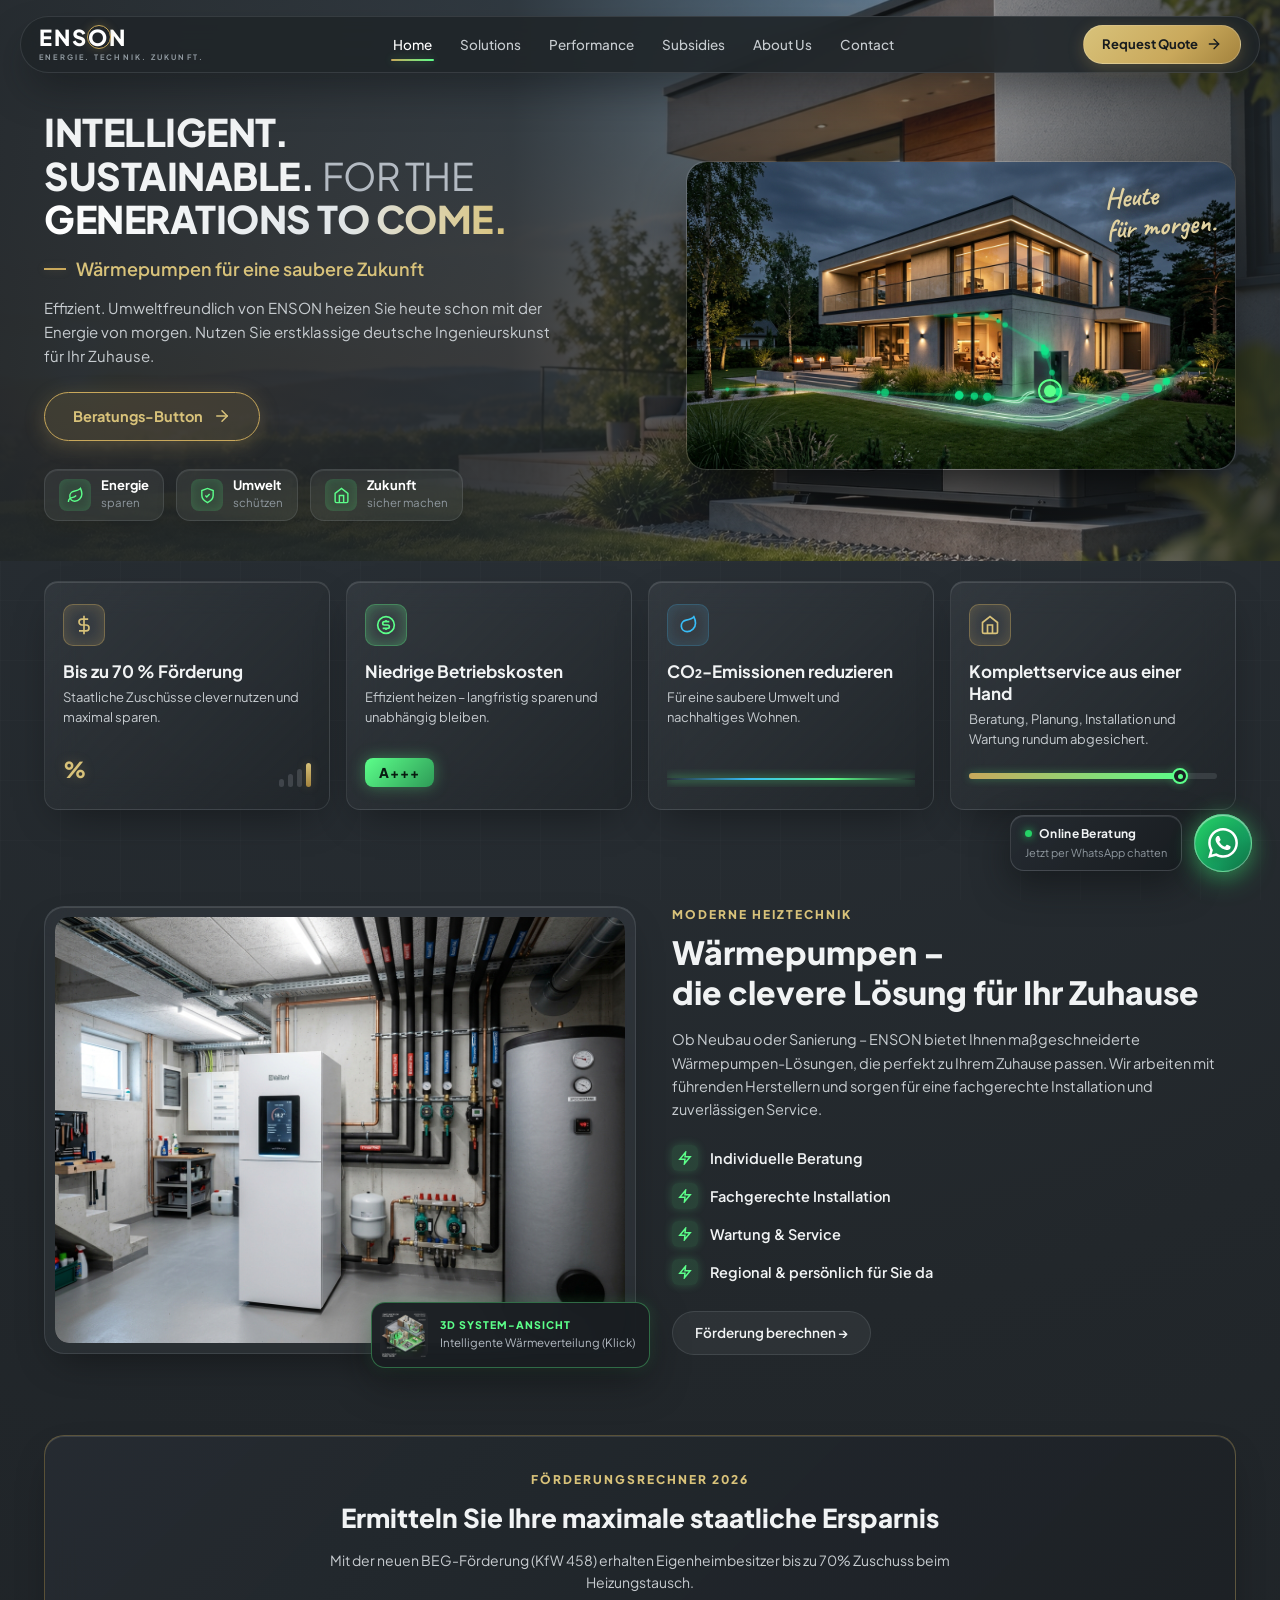
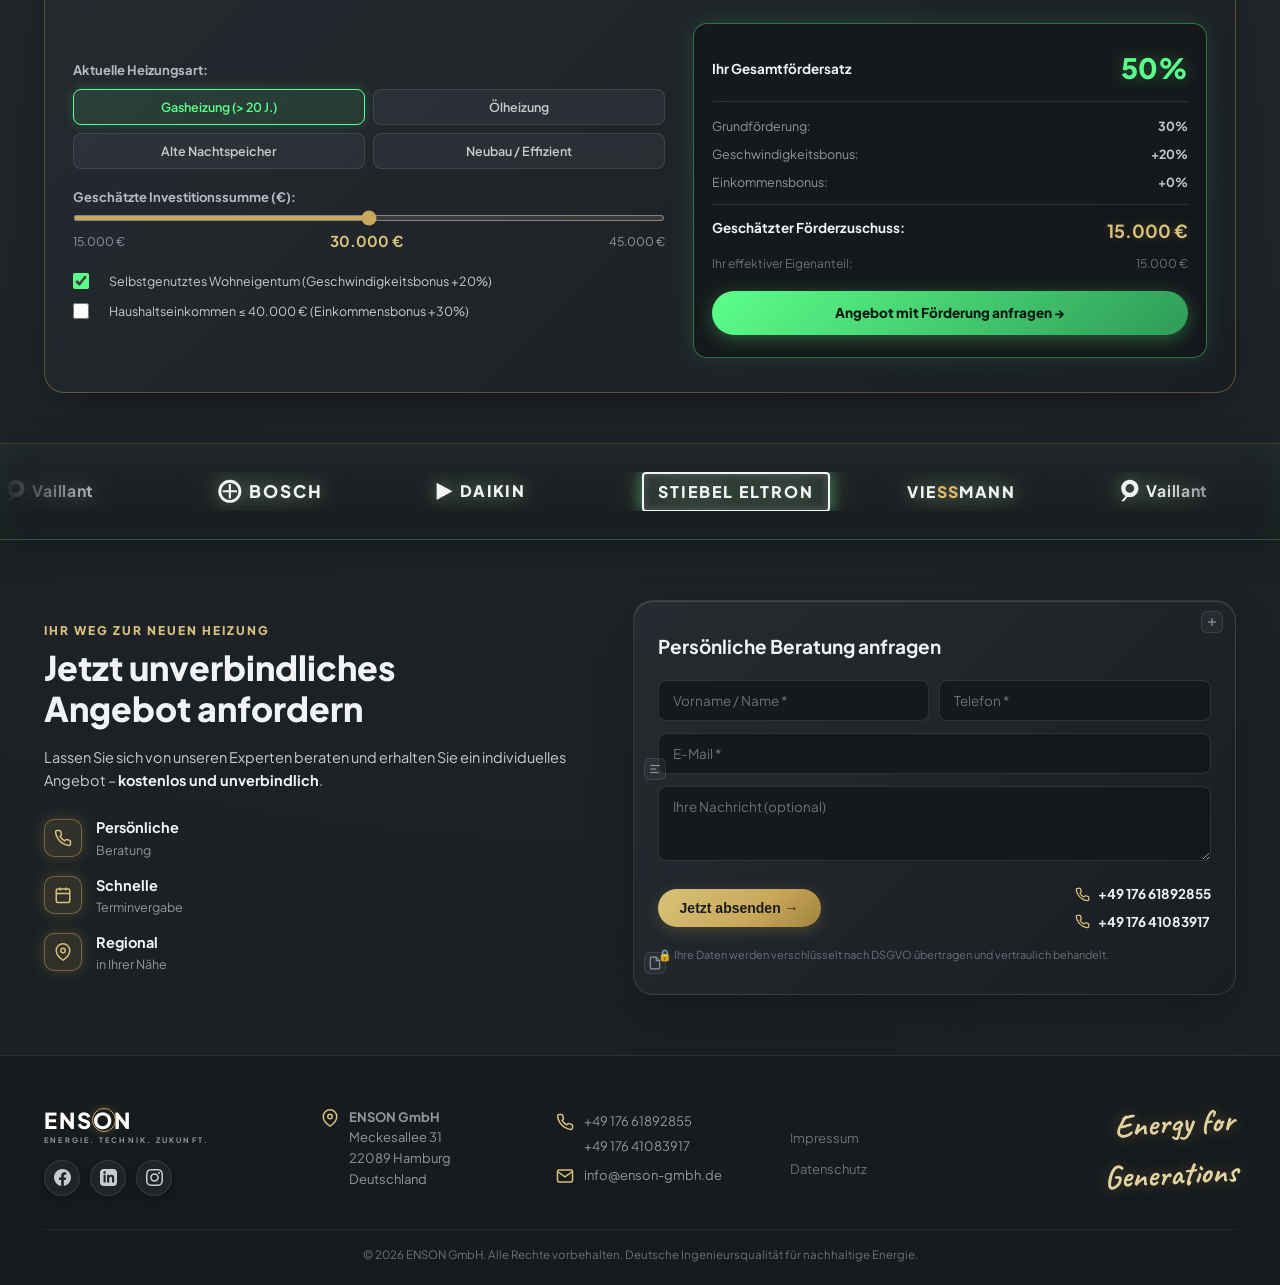
==== index.html @ 4e8fa34c "Update project" ====
<!DOCTYPE html>
<html lang="de">
<head>
  <meta charset="UTF-8">
  <meta name="viewport" content="width=device-width, initial-scale=1.0, maximum-scale=5.0">
  <title>ENSON | Intelligente Wärmepumpen & Nachhaltige Energielösungen</title>
  <meta name="description" content="ENSON - Ihr Experte für moderne Wärmepumpen in Deutschland. Bis zu 70% staatliche Förderung, niedrigste Betriebskosten und Komplettservice aus einer Hand.">
  
  <!-- Google Fonts: Plus Jakarta Sans & Caveat -->
  <link rel="preconnect" href="https://fonts.googleapis.com">
  <link rel="preconnect" href="https://fonts.gstatic.com" crossorigin>
  <link href="https://fonts.googleapis.com/css2?family=Caveat:wght@600;700&family=Plus+Jakarta+Sans:ital,wght@0,300;0,400;0,500;0,600;0,700;0,800;1,400&display=swap" rel="stylesheet">
  
  <link rel="stylesheet" href="style.css">
</head>
<body>

  <!-- Background Ambient Glows & Grid Layer -->
  <div class="ambient-glow glow-top-left"></div>
  <div class="ambient-glow glow-hero-right"></div>
  <div class="ambient-glow glow-center-accent"></div>
  <div class="ambient-glow glow-bottom-right"></div>
  <div class="tech-grid-bg"></div>

  <!-- FLOATING GLASS NAVBAR -->
  <header class="navbar-wrapper">
    <nav class="navbar glass-card">
      <a href="#hero" class="brand-logo" aria-label="ENSON Homepage">
        <div class="logo-mark">
          <span class="brand-name">ENS<span class="brand-o">O</span>N</span>
          <span class="brand-sub">ENERGIE. TECHNIK. ZUKUNFT.</span>
        </div>
      </a>

      <div class="nav-menu" id="navMenu">
        <a href="#hero" class="nav-link active">Home</a>
        <a href="#solutions" class="nav-link">Solutions</a>
        <a href="#benefits" class="nav-link">Performance</a>
        <a href="#calculator" class="nav-link">Subsidies</a>
        <a href="#trust" class="nav-link">About Us</a>
        <a href="#contact" class="nav-link">Contact</a>
      </div>

      <div class="nav-actions">
        <a href="#contact" class="btn-quote">
          <span>Request Quote</span>
          <svg class="btn-arrow" width="16" height="16" viewBox="0 0 24 24" fill="none" stroke="currentColor" stroke-width="2" stroke-linecap="round" stroke-linejoin="round">
            <line x1="5" y1="12" x2="19" y2="12"></line>
            <polyline points="12 5 19 12 12 19"></polyline>
          </svg>
        </a>
        <button class="mobile-toggle" id="mobileToggle" aria-label="Menü öffnen">
          <span></span>
          <span></span>
          <span></span>
        </button>
      </div>
    </nav>
  </header>

  <!-- HERO SECTION -->
  <section class="hero-section" id="hero">
    <div class="container">
      <div class="hero-container">
        
        <!-- HERO LEFT CONTENT -->
        <div class="hero-left">
          <h1 class="hero-headline">
            INTELLIGENT.<br>
            SUSTAINABLE. <span class="hero-hl-sub">FOR THE</span><br>
            <span class="gradient-text">GENERATIONS TO COME.</span>
          </h1>

          <div class="hero-subline-gold">
            Wärmepumpen für eine saubere Zukunft
          </div>

          <p class="hero-description">
            Effizient. Umweltfreundlich von ENSON heizen Sie heute schon mit der Energie von morgen. Nutzen Sie erstklassige deutsche Ingenieurskunst für Ihr Zuhause.
          </p>

          <div class="hero-cta-group">
            <a href="#contact" class="btn-hero-glass">
              <span>Beratungs-Button</span>
              <svg width="18" height="18" viewBox="0 0 24 24" fill="none" stroke="currentColor" stroke-width="2" stroke-linecap="round" stroke-linejoin="round">
                <line x1="5" y1="12" x2="19" y2="12"></line>
                <polyline points="12 5 19 12 12 19"></polyline>
              </svg>
            </a>
          </div>

          <!-- 3 COMPACT BENEFIT BADGES -->
          <div class="hero-benefit-pills">
            <div class="benefit-pill glass-card">
              <div class="pill-icon neon-leaf">
                <svg viewBox="0 0 24 24" fill="none" stroke="currentColor" stroke-width="2">
                  <path d="M11 20A7 7 0 0 1 9.8 6.1C15.5 5 17 4.48 19 2c1 2 2 4.18 2 8 0 5.5-4.78 10-10 10Z"/>
                  <path d="M2 21c0-3 1.85-5.36 5.08-6C9.5 14.52 12 13 13 12"/>
                </svg>
              </div>
              <div class="pill-text">
                <span class="pill-title">Energie</span>
                <span class="pill-sub">sparen</span>
              </div>
            </div>

            <div class="benefit-pill glass-card">
              <div class="pill-icon neon-protect">
                <svg viewBox="0 0 24 24" fill="none" stroke="currentColor" stroke-width="2">
                  <path d="M12 22s8-4 8-10V5l-8-3-8 3v7c0 6 8 10 8 10z"/>
                  <path d="m9 12 2 2 4-4"/>
                </svg>
              </div>
              <div class="pill-text">
                <span class="pill-title">Umwelt</span>
                <span class="pill-sub">schützen</span>
              </div>
            </div>

            <div class="benefit-pill glass-card">
              <div class="pill-icon neon-shield">
                <svg viewBox="0 0 24 24" fill="none" stroke="currentColor" stroke-width="2">
                  <path d="M3 9l9-7 9 7v11a2 2 0 0 1-2 2H5a2 2 0 0 1-2-2z"/>
                  <polyline points="9 22 9 12 15 12 15 22"/>
                </svg>
              </div>
              <div class="pill-text">
                <span class="pill-title">Zukunft</span>
                <span class="pill-sub">sicher machen</span>
              </div>
            </div>
          </div>

        </div>

        <!-- HERO RIGHT VISUAL -->
        <div class="hero-right">
          <div class="hero-image-wrapper">
            <img src="assets/images/hero-house.jpg" alt="Modernes deutsches Haus mit ENSON Wärmepumpe" class="hero-main-img">
            
            <!-- Animated Energy Flow Lines Canvas -->
            <canvas id="energyCanvas" class="energy-flow-canvas"></canvas>

            <!-- Handwritten Script Badge in Gold -->
            <div class="hero-handwritten-tag">
              <span>Heute<br>für morgen.</span>
            </div>

            <!-- Heat Pump Floating Pulse Point -->
            <div class="pulse-marker hp-marker" title="ENSON Wärmepumpen Außeneinheit">
              <div class="pulse-ring"></div>
              <div class="pulse-dot"></div>
              <div class="marker-card glass-card">
                <span class="marker-brand">Vaillant / ENSON</span>
                <span class="marker-status">● Hocheffizienter Betrieb</span>
              </div>
            </div>

          </div>
        </div>

      </div>
    </div>
  </section>

  <!-- 4 FLOATING BENEFIT CARDS -->
  <section class="benefits-section" id="benefits">
    <div class="container">
      <div class="benefit-cards-grid">
        
        <!-- CARD 1: FÖRDERUNG -->
        <div class="benefit-card glass-card">
          <div class="card-icon-wrap">
            <div class="neon-icon gold-glow">
              <svg viewBox="0 0 24 24" fill="none" stroke="currentColor" stroke-width="2">
                <line x1="12" y1="1" x2="12" y2="23"></line>
                <path d="M17 5H9.5a3.5 3.5 0 0 0 0 7h5a3.5 3.5 0 0 1 0 7H6"></path>
              </svg>
            </div>
          </div>
          <h3 class="card-title">Bis zu 70 % Förderung</h3>
          <p class="card-desc">Staatliche Zuschüsse clever nutzen und maximal sparen.</p>
          
          <div class="card-visual-element subsidy-element">
            <div class="percent-badge-gold">%</div>
            <div class="mini-bar-chart">
              <span class="bar b1"></span>
              <span class="bar b2"></span>
              <span class="bar b3"></span>
              <span class="bar b4 active"></span>
            </div>
          </div>
        </div>

        <!-- CARD 2: BETRIEBSKOSTEN -->
        <div class="benefit-card glass-card">
          <div class="card-icon-wrap">
            <div class="neon-icon green-glow">
              <svg viewBox="0 0 24 24" fill="none" stroke="currentColor" stroke-width="2">
                <circle cx="12" cy="12" r="10"></circle>
                <path d="M16 8h-6a2 2 0 1 0 0 4h4a2 2 0 1 1 0 4H8"></path>
                <line x1="12" y1="6" x2="12" y2="8"></line>
                <line x1="12" y1="16" x2="12" y2="18"></line>
              </svg>
            </div>
          </div>
          <h3 class="card-title">Niedrige Betriebskosten</h3>
          <p class="card-desc">Effizient heizen – langfristig sparen und unabhängig bleiben.</p>
          
          <div class="card-visual-element">
            <div class="efficiency-badge-green">
              <span>A+++</span>
            </div>
          </div>
        </div>

        <!-- CARD 3: CO2 REDUKTION -->
        <div class="benefit-card glass-card">
          <div class="card-icon-wrap">
            <div class="neon-icon wave-glow">
              <svg viewBox="0 0 24 24" fill="none" stroke="currentColor" stroke-width="2">
                <path d="M11 20A7 7 0 0 1 9.8 6.1C15.5 5 17 4.48 19 2c1 2 2 4.18 2 8 0 5.5-4.78 10-10 10Z"></path>
              </svg>
            </div>
          </div>
          <h3 class="card-title">CO₂-Emissionen reduzieren</h3>
          <p class="card-desc">Für eine saubere Umwelt und nachhaltiges Wohnen.</p>
          
          <div class="card-visual-element wave-container">
            <div class="energy-glow-wave"></div>
          </div>
        </div>

        <!-- CARD 4: KOMPLETTSERVICE -->
        <div class="benefit-card glass-card">
          <div class="card-icon-wrap">
            <div class="neon-icon house-glow">
              <svg viewBox="0 0 24 24" fill="none" stroke="currentColor" stroke-width="2">
                <path d="m3 9 9-7 9 7v11a2 2 0 0 1-2 2H5a2 2 0 0 1-2-2z"></path>
                <polyline points="9 22 9 12 15 12 15 22"></polyline>
              </svg>
            </div>
          </div>
          <h3 class="card-title">Komplettservice aus einer Hand</h3>
          <p class="card-desc">Beratung, Planung, Installation und Wartung rundum abgesichert.</p>
          
          <div class="card-visual-element service-element">
            <div class="progress-bar-slider">
              <div class="slider-fill"></div>
              <div class="slider-thumb-ring">
                <span class="slider-thumb-center"></span>
              </div>
            </div>
          </div>
        </div>

      </div>
    </div>
  </section>

  <!-- PRODUCT & SOLUTIONS SECTION ("MODERNE HEIZTECHNIK") -->
  <section class="solutions-section" id="solutions">
    <div class="container">
      <div class="solutions-grid">
        
        <!-- LEFT: INDOOR INSTALLATION & 3D CUTAWAY VISUAL -->
        <div class="solutions-left">
          <div class="indoor-visual-card glass-card">
            <div class="image-frame-indoor">
              <img src="assets/images/indoor-room.jpg" alt="Fachgerechte Wärmepumpen Inneninstallation" class="indoor-main-img">
            </div>
            
            <!-- Floating 3D House Cutaway Badge -->
            <div class="cutaway-floating-badge glass-card" id="cutawayTrigger">
              <img src="assets/images/house-3d-model.jpg" alt="3D Smart Heating Visualisierung" class="cutaway-thumb">
              <div class="cutaway-info">
                <span class="badge-tag">3D SYSTEM-ANSICHT</span>
                <span class="badge-sub">Intelligente Wärmeverteilung (Klick)</span>
              </div>
            </div>
          </div>
        </div>

        <!-- RIGHT: HEADING & BULLET FEATURES -->
        <div class="solutions-right">
          <span class="section-eyebrow-gold">MODERNE HEIZTECHNIK</span>
          <h2 class="section-heading">
            Wärmepumpen –<br>
            die clevere Lösung für Ihr Zuhause
          </h2>

          <p class="solutions-lead-text">
            Ob Neubau oder Sanierung – ENSON bietet Ihnen maßgeschneiderte Wärmepumpen-Lösungen, die perfekt zu Ihrem Zuhause passen. Wir arbeiten mit führenden Herstellern und sorgen für eine fachgerechte Installation und zuverlässigen Service.
          </p>

          <div class="service-features-list">
            <div class="feature-item">
              <div class="feature-icon-bolt">
                <svg viewBox="0 0 24 24" fill="none" stroke="currentColor" stroke-width="2.5">
                  <polygon points="13 2 3 14 12 14 11 22 21 10 12 10 13 2"></polygon>
                </svg>
              </div>
              <span class="feature-label">Individuelle Beratung</span>
            </div>

            <div class="feature-item">
              <div class="feature-icon-bolt">
                <svg viewBox="0 0 24 24" fill="none" stroke="currentColor" stroke-width="2.5">
                  <polygon points="13 2 3 14 12 14 11 22 21 10 12 10 13 2"></polygon>
                </svg>
              </div>
              <span class="feature-label">Fachgerechte Installation</span>
            </div>

            <div class="feature-item">
              <div class="feature-icon-bolt">
                <svg viewBox="0 0 24 24" fill="none" stroke="currentColor" stroke-width="2.5">
                  <polygon points="13 2 3 14 12 14 11 22 21 10 12 10 13 2"></polygon>
                </svg>
              </div>
              <span class="feature-label">Wartung & Service</span>
            </div>

            <div class="feature-item">
              <div class="feature-icon-bolt">
                <svg viewBox="0 0 24 24" fill="none" stroke="currentColor" stroke-width="2.5">
                  <polygon points="13 2 3 14 12 14 11 22 21 10 12 10 13 2"></polygon>
                </svg>
              </div>
              <span class="feature-label">Regional & persönlich für Sie da</span>
            </div>
          </div>

          <div class="solutions-cta-box">
            <a href="#calculator" class="btn-secondary-glass">
              <span>Förderung berechnen →</span>
            </a>
          </div>

        </div>

      </div>
    </div>
  </section>

  <!-- INTERACTIVE SUBSIDY CALCULATOR (FÖRDERUNGSRECHNER) -->
  <section class="calculator-section" id="calculator">
    <div class="container">
      <div class="calc-card glass-card">
        <div class="calc-header">
          <span class="section-eyebrow-gold">FÖRDERUNGSRECHNER 2026</span>
          <h2 class="calc-title">Ermitteln Sie Ihre maximale staatliche Ersparnis</h2>
          <p class="calc-desc">Mit der neuen BEG-Förderung (KfW 458) erhalten Eigenheimbesitzer bis zu 70% Zuschuss beim Heizungstausch.</p>
        </div>

        <div class="calc-interactive-grid">
          <div class="calc-inputs">
            
            <div class="calc-group">
              <label class="calc-label">Aktuelle Heizungsart:</label>
              <div class="calc-options" id="calcOldHeating">
                <button type="button" class="calc-btn active" data-bonus="20">Gasheizung (> 20 J.)</button>
                <button type="button" class="calc-btn" data-bonus="20">Ölheizung</button>
                <button type="button" class="calc-btn" data-bonus="20">Alte Nachtspeicher</button>
                <button type="button" class="calc-btn" data-bonus="0">Neubau / Effizient</button>
              </div>
            </div>

            <div class="calc-group">
              <label class="calc-label">Geschätzte Investitionssumme (€):</label>
              <div class="range-wrap">
                <input type="range" id="investRange" min="15000" max="45000" step="1000" value="30000">
                <div class="range-display">
                  <span>15.000 €</span>
                  <strong id="investDisplay">30.000 €</strong>
                  <span>45.000 €</span>
                </div>
              </div>
            </div>

            <div class="calc-checkbox-group">
              <label class="calc-check">
                <input type="checkbox" id="selfUsed" checked>
                <span class="checkmark"></span>
                <span>Selbstgenutztes Wohneigentum (Geschwindigkeitsbonus +20%)</span>
              </label>
              <label class="calc-check">
                <input type="checkbox" id="lowIncome">
                <span class="checkmark"></span>
                <span>Haushaltseinkommen ≤ 40.000 € (Einkommensbonus +30%)</span>
              </label>
            </div>

          </div>

          <div class="calc-results glass-card">
            <div class="result-rate">
              <span class="rate-label">Ihr Gesamtfördersatz</span>
              <span class="rate-number" id="subsidyPercent">50%</span>
            </div>

            <div class="result-breakdown">
              <div class="break-item">
                <span>Grundförderung:</span>
                <strong>30%</strong>
              </div>
              <div class="break-item">
                <span>Geschwindigkeitsbonus:</span>
                <strong id="speedBonusVal">+20%</strong>
              </div>
              <div class="break-item">
                <span>Einkommensbonus:</span>
                <strong id="incomeBonusVal">+0%</strong>
              </div>
              <div class="break-divider"></div>
              <div class="break-total">
                <span>Geschätzter Förderzuschuss:</span>
                <strong class="total-amount" id="subsidyAmount">15.000 €</strong>
              </div>
              <div class="break-net">
                <span>Ihr effektiver Eigenanteil:</span>
                <span class="net-amount" id="netAmount">15.000 €</span>
              </div>
            </div>

            <a href="#contact" class="btn-calc-cta">Angebot mit Förderung anfragen →</a>
          </div>
        </div>

      </div>
    </div>
  </section>

  <!-- BRAND TRUST STRIP (CONTINUOUS GLOWING PARTNER MARQUEE) -->
  <section class="trust-strip" id="trust">
    <div class="trust-marquee-wrapper">
      <div class="trust-marquee-track">
        
        <!-- LOGO SET 1 -->
        <div class="partner-logo-item">
          <svg class="partner-svg" viewBox="0 0 200 50" fill="currentColor">
            <path d="M22 8c-6.6 0-12 5.4-12 12 0 4.5 2.5 8.4 6.2 10.4L10 38h4l4.5-6.2c1.1.2 2.3.2 3.5.2 6.6 0 12-5.4 12-12S28.6 8 22 8zm0 18c-3.3 0-6-2.7-6-6s2.7-6 6-6 6 2.7 6 6-2.7 6-6 6z"/>
            <text x="45" y="32" font-family="'Plus Jakarta Sans', sans-serif" font-weight="700" font-size="22" letter-spacing="1">Vaillant</text>
          </svg>
        </div>

        <div class="partner-logo-item">
          <svg class="partner-svg" viewBox="0 0 200 50" fill="currentColor">
            <circle cx="22" cy="24" r="14" fill="none" stroke="currentColor" stroke-width="4"/>
            <path d="M12 24h20M22 14v20" stroke="currentColor" stroke-width="3"/>
            <text x="48" y="33" font-family="'Plus Jakarta Sans', sans-serif" font-weight="800" font-size="24" letter-spacing="3">BOSCH</text>
          </svg>
        </div>

        <div class="partner-logo-item">
          <svg class="partner-svg" viewBox="0 0 200 50" fill="currentColor">
            <polygon points="12,12 34,24 12,36" fill="currentColor"/>
            <text x="44" y="32" font-family="'Plus Jakarta Sans', sans-serif" font-weight="800" font-size="22" letter-spacing="2">DAIKIN</text>
          </svg>
        </div>

        <div class="partner-logo-item">
          <div class="stiebel-box">
            <span class="stiebel-text">STIEBEL ELTRON</span>
          </div>
        </div>

        <div class="partner-logo-item">
          <svg class="partner-svg" viewBox="0 0 200 50" fill="currentColor">
            <text x="10" y="33" font-family="'Plus Jakarta Sans', sans-serif" font-weight="900" font-size="22" letter-spacing="2">VIE<tspan fill="#e5b869">SS</tspan>MANN</text>
          </svg>
        </div>

        <!-- LOGO SET 2 (DUPLICATE FOR SEAMLESS INFINITE LOOP) -->
        <div class="partner-logo-item">
          <svg class="partner-svg" viewBox="0 0 200 50" fill="currentColor">
            <path d="M22 8c-6.6 0-12 5.4-12 12 0 4.5 2.5 8.4 6.2 10.4L10 38h4l4.5-6.2c1.1.2 2.3.2 3.5.2 6.6 0 12-5.4 12-12S28.6 8 22 8zm0 18c-3.3 0-6-2.7-6-6s2.7-6 6-6 6 2.7 6 6-2.7 6-6 6z"/>
            <text x="45" y="32" font-family="'Plus Jakarta Sans', sans-serif" font-weight="700" font-size="22" letter-spacing="1">Vaillant</text>
          </svg>
        </div>

        <div class="partner-logo-item">
          <svg class="partner-svg" viewBox="0 0 200 50" fill="currentColor">
            <circle cx="22" cy="24" r="14" fill="none" stroke="currentColor" stroke-width="4"/>
            <path d="M12 24h20M22 14v20" stroke="currentColor" stroke-width="3"/>
            <text x="48" y="33" font-family="'Plus Jakarta Sans', sans-serif" font-weight="800" font-size="24" letter-spacing="3">BOSCH</text>
          </svg>
        </div>

        <div class="partner-logo-item">
          <svg class="partner-svg" viewBox="0 0 200 50" fill="currentColor">
            <polygon points="12,12 34,24 12,36" fill="currentColor"/>
            <text x="44" y="32" font-family="'Plus Jakarta Sans', sans-serif" font-weight="800" font-size="22" letter-spacing="2">DAIKIN</text>
          </svg>
        </div>

        <div class="partner-logo-item">
          <div class="stiebel-box">
            <span class="stiebel-text">STIEBEL ELTRON</span>
          </div>
        </div>

        <div class="partner-logo-item">
          <svg class="partner-svg" viewBox="0 0 200 50" fill="currentColor">
            <text x="10" y="33" font-family="'Plus Jakarta Sans', sans-serif" font-weight="900" font-size="22" letter-spacing="2">VIE<tspan fill="#e5b869">SS</tspan>MANN</text>
          </svg>
        </div>

      </div>
    </div>
  </section>

  <!-- LEAD GENERATION & CONTACT FORM SECTION -->
  <section class="contact-section" id="contact">
    <div class="container">
      <div class="contact-grid">
        
        <!-- LEFT SIDE: VALUE & TRUST INDICATORS -->
        <div class="contact-left">
          <span class="section-eyebrow-gold">IHR WEG ZUR NEUEN HEIZUNG</span>
          
          <h2 class="contact-headline">
            Jetzt unverbindliches<br>
            Angebot anfordern
          </h2>

          <p class="contact-copy">
            Lassen Sie sich von unseren Experten beraten und erhalten Sie ein individuelles Angebot – <strong>kostenlos und unverbindlich</strong>.
          </p>

          <div class="trust-indicators-list">
            
            <div class="trust-item">
              <div class="trust-icon-gold">
                <svg viewBox="0 0 24 24" fill="none" stroke="currentColor" stroke-width="2">
                  <path d="M22 16.92v3a2 2 0 0 1-2.18 2 19.79 19.79 0 0 1-8.63-3.07 19.5 19.5 0 0 1-6-6 19.79 19.79 0 0 1-3.07-8.67A2 2 0 0 1 4.11 2h3a2 2 0 0 1 2 1.72 12.84 12.84 0 0 0 .7 2.81 2 2 0 0 1-.45 2.11L8.09 9.91a16 16 0 0 0 6 6l1.27-1.27a2 2 0 0 1 2.11-.45 12.84 12.84 0 0 0 2.81.7A2 2 0 0 1 22 16.92z"></path>
                </svg>
              </div>
              <div class="trust-text">
                <strong>Persönliche</strong>
                <span>Beratung</span>
              </div>
            </div>

            <div class="trust-item">
              <div class="trust-icon-gold">
                <svg viewBox="0 0 24 24" fill="none" stroke="currentColor" stroke-width="2">
                  <rect x="3" y="4" width="18" height="18" rx="2" ry="2"></rect>
                  <line x1="16" y1="2" x2="16" y2="6"></line>
                  <line x1="8" y1="2" x2="8" y2="6"></line>
                  <line x1="3" y1="10" x2="21" y2="10"></line>
                </svg>
              </div>
              <div class="trust-text">
                <strong>Schnelle</strong>
                <span>Terminvergabe</span>
              </div>
            </div>

            <div class="trust-item">
              <div class="trust-icon-gold">
                <svg viewBox="0 0 24 24" fill="none" stroke="currentColor" stroke-width="2">
                  <path d="M21 10c0 7-9 13-9 13s-9-6-9-13a9 9 0 0 1 18 0z"></path>
                  <circle cx="12" cy="10" r="3"></circle>
                </svg>
              </div>
              <div class="trust-text">
                <strong>Regional</strong>
                <span>in Ihrer Nähe</span>
              </div>
            </div>

          </div>
        </div>

        <!-- RIGHT SIDE: FLOATING GLASS CONTACT FORM CARD -->
        <div class="contact-right">
          <div class="contact-form-card glass-card">
            
            <div class="form-badge-icon badge-top-right">
              <svg width="14" height="14" viewBox="0 0 24 24" fill="none" stroke="currentColor" stroke-width="2">
                <line x1="12" y1="5" x2="12" y2="19"></line>
                <line x1="5" y1="12" x2="19" y2="12"></line>
              </svg>
            </div>
            <div class="form-badge-icon badge-mid-left">
              <svg width="14" height="14" viewBox="0 0 24 24" fill="none" stroke="currentColor" stroke-width="2">
                <line x1="4" y1="6" x2="20" y2="6"></line>
                <line x1="4" y1="12" x2="14" y2="12"></line>
                <line x1="4" y1="18" x2="18" y2="18"></line>
              </svg>
            </div>
            <div class="form-badge-icon badge-bot-left">
              <svg width="14" height="14" viewBox="0 0 24 24" fill="none" stroke="currentColor" stroke-width="2">
                <path d="M14 2H6a2 2 0 0 0-2 2v16a2 2 0 0 0 2 2h12a2 2 0 0 0 2-2V8z"></path>
                <polyline points="14 2 14 8 20 8"></polyline>
              </svg>
            </div>

            <h3 class="form-card-title">Persönliche Beratung anfragen</h3>

            <form id="leadForm" class="lead-form">
              
              <div class="form-row dual-fields">
                <div class="input-group">
                  <input type="text" id="userName" name="userName" placeholder="Vorname / Name *" required>
                </div>
                <div class="input-group">
                  <input type="tel" id="userPhone" name="userPhone" placeholder="Telefon *" required>
                </div>
              </div>

              <div class="form-row">
                <div class="input-group">
                  <input type="email" id="userEmail" name="userEmail" placeholder="E-Mail *" required>
                </div>
              </div>

              <div class="form-row">
                <div class="input-group">
                  <textarea id="userMessage" name="userMessage" rows="3" placeholder="Ihre Nachricht (optional)"></textarea>
                </div>
              </div>

              <div class="form-actions-row">
                <button type="submit" class="btn-submit-gold">
                  <span>Jetzt absenden →</span>
                </button>

                <div class="direct-phones-group">
                  <a href="tel:+4917661892855" class="direct-phone-link">
                    <svg width="15" height="15" viewBox="0 0 24 24" fill="none" stroke="currentColor" stroke-width="2">
                      <path d="M22 16.92v3a2 2 0 0 1-2.18 2 19.79 19.79 0 0 1-8.63-3.07 19.5 19.5 0 0 1-6-6 19.79 19.79 0 0 1-3.07-8.67A2 2 0 0 1 4.11 2h3a2 2 0 0 1 2 1.72 12.84 12.84 0 0 0 .7 2.81 2 2 0 0 1-.45 2.11L8.09 9.91a16 16 0 0 0 6 6l1.27-1.27a2 2 0 0 1 2.11-.45 12.84 12.84 0 0 0 2.81.7A2 2 0 0 1 22 16.92z"></path>
                    </svg>
                    <span>+49 176 61892855</span>
                  </a>
                  <a href="tel:+4917641083917" class="direct-phone-link">
                    <svg width="15" height="15" viewBox="0 0 24 24" fill="none" stroke="currentColor" stroke-width="2">
                      <path d="M22 16.92v3a2 2 0 0 1-2.18 2 19.79 19.79 0 0 1-8.63-3.07 19.5 19.5 0 0 1-6-6 19.79 19.79 0 0 1-3.07-8.67A2 2 0 0 1 4.11 2h3a2 2 0 0 1 2 1.72 12.84 12.84 0 0 0 .7 2.81 2 2 0 0 1-.45 2.11L8.09 9.91a16 16 0 0 0 6 6l1.27-1.27a2 2 0 0 1 2.11-.45 12.84 12.84 0 0 0 2.81.7A2 2 0 0 1 22 16.92z"></path>
                    </svg>
                    <span>+49 176 41083917</span>
                  </a>
                </div>
              </div>

              <p class="form-privacy-note">
                🔒 Ihre Daten werden verschlüsselt nach DSGVO übertragen und vertraulich behandelt.
              </p>

            </form>

          </div>
        </div>

      </div>
    </div>
  </section>

  <!-- FOOTER -->
  <footer class="footer-section">
    <div class="container">
      <div class="footer-grid">
        
        <!-- Col 1: Logo & Socials -->
        <div class="footer-col brand-col">
          <a href="#hero" class="brand-logo footer-logo">
            <div class="logo-mark">
              <span class="brand-name">ENS<span class="brand-o">O</span>N</span>
              <span class="brand-sub">ENERGIE. TECHNIK. ZUKUNFT.</span>
            </div>
          </a>

          <!-- Social Media Links -->
          <div class="footer-social-links">
            <a href="https://www.facebook.com/share/1EvDwyA97J/" target="_blank" rel="noopener noreferrer" class="social-icon-btn" aria-label="ENSON Facebook">
              <svg viewBox="0 0 24 24" fill="currentColor">
                <path d="M24 12.073c0-6.627-5.373-12-12-12s-12 5.373-12 12c0 5.99 4.388 10.954 10.125 11.854v-8.385H7.078v-3.47h3.047V9.43c0-3.007 1.792-4.669 4.533-4.669 1.312 0 2.686.235 2.686.235v2.953H15.83c-1.491 0-1.956.925-1.956 1.874v2.25h3.328l-.532 3.47h-2.796v8.385C19.612 23.027 24 18.062 24 12.073z"/>
              </svg>
            </a>
            <a href="https://www.linkedin.com/company/enson-energy" target="_blank" rel="noopener noreferrer" class="social-icon-btn" aria-label="ENSON LinkedIn">
              <svg viewBox="0 0 24 24" fill="currentColor">
                <path d="M19 0h-14c-2.761 0-5 2.239-5 5v14c0 2.761 2.239 5 5 5h14c2.762 0 5-2.239 5-5v-14c0-2.761-2.238-5-5-5zm-11 19h-3v-11h3v11zm-1.5-12.268c-.966 0-1.75-.79-1.75-1.764s.784-1.764 1.75-1.764 1.75.79 1.75 1.764-.783 1.764-1.75 1.764zm13.5 12.268h-3v-5.604c0-3.368-4-3.113-4 0v5.604h-3v-11h3v1.765c1.396-2.586 7-2.777 7 2.476v6.759z"/>
              </svg>
            </a>
            <a href="https://www.instagram.com/enson__gmbh?igsi=amg0Y2lnNDJranox" target="_blank" rel="noopener noreferrer" class="social-icon-btn" aria-label="ENSON Instagram">
              <svg viewBox="0 0 24 24" fill="currentColor">
                <path d="M12 2.163c3.204 0 3.584.012 4.85.07 3.252.148 4.771 1.691 4.919 4.919.058 1.265.069 1.645.069 4.849 0 3.205-.012 3.584-.069 4.849-.149 3.225-1.664 4.771-4.919 4.919-1.266.058-1.644.07-4.85.07-3.204 0-3.584-.012-4.849-.07-3.26-.149-4.771-1.699-4.919-4.92-.058-1.265-.07-1.644-.07-4.849 0-3.204.013-3.583.07-4.849.149-3.227 1.664-4.771 4.919-4.919 1.266-.057 1.645-.069 4.849-.069zm0-2.163c-3.259 0-3.667.014-4.947.072-4.358.2-6.78 2.618-6.98 6.98-.059 1.281-.073 1.689-.073 4.948 0 3.259.014 3.668.072 4.948.2 4.358 2.618 6.78 6.98 6.98 1.281.058 1.689.072 4.948.072 3.259 0 3.668-.014 4.948-.072 4.354-.2 6.782-2.618 6.979-6.98.059-1.28.073-1.689.073-4.948 0-3.259-.014-3.667-.072-4.947-.196-4.354-2.617-6.78-6.979-6.98-1.281-.059-1.69-.073-4.949-.073zm0 5.838c-3.403 0-6.162 2.759-6.162 6.162s2.759 6.163 6.162 6.163 6.162-2.759 6.162-6.163c0-3.403-2.759-6.162-6.162-6.162zm0 10.162c-2.209 0-4-1.79-4-4 0-2.209 1.791-4 4-4s4 1.791 4 4c0 2.21-1.791 4-4 4zm6.406-11.845c-.796 0-1.441.645-1.441 1.44s.645 1.44 1.441 1.44c.795 0 1.439-.645 1.439-1.44s-.644-1.44-1.439-1.44z"/>
              </svg>
            </a>
          </div>
        </div>

        <!-- Col 2: Address -->
        <div class="footer-col address-col">
          <div class="footer-contact-item">
            <svg width="18" height="18" viewBox="0 0 24 24" fill="none" stroke="currentColor" stroke-width="2">
              <path d="M21 10c0 7-9 13-9 13s-9-6-9-13a9 9 0 0 1 18 0z"></path>
              <circle cx="12" cy="10" r="3"></circle>
            </svg>
            <div>
              <strong>ENSON GmbH</strong><br>
              Meckesallee 31<br>
              22089 Hamburg<br>
              Deutschland
            </div>
          </div>
        </div>

        <!-- Col 3: Direct Phone & Mail -->
        <div class="footer-col contact-col">
          <div class="footer-contact-item">
            <svg width="18" height="18" viewBox="0 0 24 24" fill="none" stroke="currentColor" stroke-width="2">
              <path d="M22 16.92v3a2 2 0 0 1-2.18 2 19.79 19.79 0 0 1-8.63-3.07 19.5 19.5 0 0 1-6-6 19.79 19.79 0 0 1-3.07-8.67A2 2 0 0 1 4.11 2h3a2 2 0 0 1 2 1.72 12.84 12.84 0 0 0 .7 2.81 2 2 0 0 1-.45 2.11L8.09 9.91a16 16 0 0 0 6 6l1.27-1.27a2 2 0 0 1 2.11-.45 12.84 12.84 0 0 0 2.81.7A2 2 0 0 1 22 16.92z"></path>
            </svg>
            <div class="footer-phone-links">
              <a href="tel:+4917661892855">+49 176 61892855</a>
              <a href="tel:+4917641083917">+49 176 41083917</a>
            </div>
          </div>
          <div class="footer-contact-item">
            <svg width="18" height="18" viewBox="0 0 24 24" fill="none" stroke="currentColor" stroke-width="2">
              <path d="M4 4h16c1.1 0 2 .9 2 2v12c0 1.1-.9 2-2 2H4c-1.1 0-2-.9-2-2V6c0-1.1.9-2 2-2z"></path>
              <polyline points="22,6 12,13 2,6"></polyline>
            </svg>
            <a href="mailto:info@enson-gmbh.de">info@enson-gmbh.de</a>
          </div>
        </div>

        <!-- Col 4: Legal Links (AGB Removed) -->
        <div class="footer-col legal-col">
          <ul class="legal-links">
            <li><a href="#impressum">Impressum</a></li>
            <li><a href="#datenschutz">Datenschutz</a></li>
          </ul>
        </div>

        <!-- Col 5: Handwritten Signature Slogan -->
        <div class="footer-col signature-col">
          <div class="footer-handwritten-slogan">
            Energy for Generations
          </div>
        </div>

      </div>

      <div class="footer-bottom-bar">
        <p>© 2026 ENSON GmbH. Alle Rechte vorbehalten. Deutsche Ingenieursqualität für nachhaltige Energie.</p>
      </div>
    </div>
  </footer>

  <!-- 3D MODEL MODAL PREVIEW -->
  <div class="modal-backdrop" id="cutawayModal">
    <div class="modal-content glass-card">
      <button class="modal-close" id="modalClose" aria-label="Schließen">&times;</button>
      <div class="modal-body">
        <img src="assets/images/house-3d-model.jpg" alt="3D Architektur Schnittmodell" class="modal-cutaway-img">
        <div class="modal-desc">
          <h3>Intelligente Wärmeverteilung im Gebäude</h3>
          <p>Das ENSON Komplettsystem kombiniert Außen- und Inneneinheit mit modernster Fußbodenheizung, Pufferspeicher und smarter Einzelraumregelung für maximale Energieeffizienz (Klasse A+++) und minimalen Stromverbrauch.</p>
        </div>
      </div>
    </div>
  </div>

  <!-- FLOATING WHATSAPP BUTTON (RIGHT-ALIGNED LUXURY WIDGET) -->
  <a href="https://wa.me/4917661892855?text=Hallo%20ENSON%20Team%2C%20ich%20interessiere%20mich%20f%C3%BCr%20eine%20W%C3%A4rmepumpen-Beratung." target="_blank" rel="noopener noreferrer" class="whatsapp-float-btn" aria-label="Chat auf WhatsApp">
    <div class="whatsapp-tooltip">
      <div class="whatsapp-tooltip-header">
        <span class="whatsapp-status-dot"></span>
        <span class="whatsapp-tooltip-title">Online Beratung</span>
      </div>
      <span class="whatsapp-tooltip-sub">Jetzt per WhatsApp chatten</span>
    </div>
    <div class="whatsapp-icon-wrap">
      <div class="whatsapp-pulse-ring"></div>
      <div class="whatsapp-pulse-ring delay"></div>
      <div class="whatsapp-icon-box">
        <svg viewBox="0 0 24 24" width="32" height="32" fill="#ffffff">
          <path d="M.057 24l1.687-6.163c-1.041-1.804-1.588-3.849-1.587-5.946.003-6.556 5.338-11.891 11.893-11.891 3.181.001 6.167 1.24 8.413 3.488 2.245 2.248 3.481 5.236 3.48 8.414-.003 6.557-5.338 11.892-11.893 11.892-1.99-.001-3.951-.5-5.688-1.448l-6.305 1.654zm6.597-3.807c1.676.995 3.276 1.591 5.392 1.592 5.448 0 9.886-4.434 9.889-9.885.002-5.462-4.415-9.89-9.881-9.892-5.452 0-9.887 4.434-9.889 9.884-.001 2.225.651 3.891 1.746 5.634l-.999 3.648 3.742-.981zm11.387-5.464c-.074-.124-.272-.198-.57-.347-.297-.149-1.758-.868-2.031-.967-.272-.099-.47-.149-.669.149-.198.297-.768.967-.941 1.165-.173.198-.347.223-.644.074-.297-.149-1.255-.462-2.39-1.475-.883-.788-1.48-1.761-1.653-2.059-.173-.297-.018-.458.13-.606.134-.133.297-.347.446-.521.151-.172.2-.296.3-.495.099-.198.05-.372-.025-.521-.075-.148-.669-1.611-.916-2.206-.242-.579-.487-.501-.669-.51l-.57-.01c-.198 0-.52.074-.792.372s-1.04 1.016-1.04 2.479 1.065 2.876 1.213 3.074c.149.198 2.095 3.2 5.076 4.487.709.306 1.263.489 1.694.626.712.226 1.36.194 1.872.118.571-.085 1.758-.719 2.006-1.413.248-.695.248-1.29.173-1.414z"/>
        </svg>
      </div>
    </div>
  </a>

  <!-- TOAST NOTIFICATION -->
  <div class="toast-notification" id="toastNotification">
    <div class="toast-icon">✓</div>
    <div class="toast-message">
      <strong>Vielen Dank für Ihre Anfrage!</strong>
      <span>Ein ENSON Energieberater wird sich innerhalb von 24 Stunden bei Ihnen melden.</span>
    </div>
  </div>

  <script src="app.js"></script>
</body>
</html>
---- style.css ----
/* ==========================================================================
   ENSON WÄRMEPUMPEN - PREMIUM GERMAN LANDING PAGE STYLES
   Dark Luxury Energy-Tech Aesthetic | Glassmorphism | Neon Green & Gold Accents
   100% Mobile Optimized - Zero Horizontal Overflow
   ========================================================================== */

:root {
  /* ==========================================================================
     EXACT BRAND COLOR SYSTEM (PREMIUM GERMAN ENERGY-TECH)
     60% Deep Charcoal / Graphite (#202529, #22272B, #1A1E22)
     20% Cool Metallic Silver-Gray Frosted Glass (#8F989F to #B4BBC3)
     10% Off-White & Cool-Gray Typography (#F1F3F4, #C7CCD0)
     7%  Sophisticated Champagne Gold (#C9A85B, #D8C27A)
     3%  Controlled Energy Green (#5CFF8A, #2E9B57)
     ========================================================================== */
  
  /* Primary Backgrounds (Deep Charcoal / Graphite Gray with subtle cool blue-gray undertones) */
  --bg-primary: #202529;
  --bg-secondary: #1A1E22;
  --bg-surface-dark: #15181B;
  --bg-surface-elevated: #282E34;
  
  /* Cool Metallic Silver-Gray Frosted Glass (#8F989F to #B4BBC3) */
  --bg-card: rgba(143, 152, 159, 0.08);
  --bg-card-hover: rgba(180, 187, 195, 0.14);
  --bg-card-solid: #262C32;
  --bg-glass-nav: rgba(32, 37, 41, 0.9);
  
  /* Precision Metallic & Glass Borders */
  --border-glass: rgba(180, 187, 195, 0.15);
  --border-glass-light: rgba(180, 187, 195, 0.28);
  --border-metallic: rgba(143, 152, 159, 0.22);
  --border-gold: rgba(201, 168, 91, 0.45);
  --border-neon: rgba(92, 255, 138, 0.38);

  /* Champagne Gold Accents (7% - Luxury, Quality, Premium Engineering) */
  --gold-accent: #D8C27A;
  --gold-primary: #C9A85B;
  --gold-dark: #A3833D;
  --gold-glow: rgba(201, 168, 91, 0.25);
  --gold-dim: rgba(201, 168, 91, 0.12);

  /* Energy Green Accents (3% - Renewable Energy, Smart Tech & Efficiency) */
  --neon-green: #5CFF8A;
  --green-dark: #2E9B57;
  --neon-green-glow: rgba(92, 255, 138, 0.32);
  --neon-green-dim: rgba(92, 255, 138, 0.12);

  /* Typography (Off-White & Cool Gray Hierarchy) */
  --text-white: #FFFFFF;
  --text-heading: #F1F3F4;
  --text-body: #C7CCD0;
  --text-muted: #8F989F;
  --text-dim: #68727B;

  /* Typography */
  --font-main: 'Plus Jakarta Sans', -apple-system, BlinkMacSystemFont, 'Segoe UI', Roboto, sans-serif;
  --font-script: 'Caveat', cursive, sans-serif;

  /* Glassmorphism Specs */
  --glass-blur: blur(16px);
  --radius-sm: 8px;
  --radius-md: 14px;
  --radius-lg: 20px;
  --radius-full: 9999px;

  /* Shadows & Highlights */
  --shadow-subtle: 0 10px 30px -10px rgba(0, 0, 0, 0.35);
  --shadow-card: 0 16px 40px -15px rgba(0, 0, 0, 0.45), inset 0 1px 0 rgba(255, 255, 255, 0.12);
  --shadow-metallic: 0 20px 45px -10px rgba(15, 18, 20, 0.6), inset 0 1px 1px rgba(255, 255, 255, 0.15);
  --shadow-neon: 0 0 20px rgba(92, 255, 138, 0.25);
  --shadow-gold: 0 0 20px rgba(201, 168, 91, 0.25);
}

/* Strict Zero-Horizontal-Scroll Global Reset */
*, *::before, *::after {
  box-sizing: border-box;
  margin: 0;
  padding: 0;
}

html, body {
  width: 100%;
  max-width: 100%;
  overflow-x: hidden !important;
  position: relative;
  touch-action: pan-y;
  -webkit-overflow-scrolling: touch;
}

html {
  scroll-behavior: smooth;
  font-family: var(--font-main);
  background-color: var(--bg-primary);
  color: var(--text-body);
  line-height: 1.6;
  -webkit-font-smoothing: antialiased;
  -moz-osx-font-smoothing: grayscale;
}

body {
  min-height: 100vh;
  background: radial-gradient(circle at 50% 0%, #2D343B 0%, #22272B 45%, #1A1E22 100%);
}

.container {
  width: 100%;
  max-width: 1240px;
  margin: 0 auto;
  padding: 0 24px;
}

/* Ambient Background Layer (Restrained & Elegant) */
.ambient-glow {
  position: absolute;
  border-radius: 50%;
  filter: blur(100px);
  pointer-events: none;
  z-index: 0;
  opacity: 0.3;
  max-width: 80vw;
  max-height: 80vw;
}

.glow-top-left {
  top: 0;
  left: 0;
  width: 380px;
  height: 380px;
  background: radial-gradient(circle, rgba(92, 255, 138, 0.1), transparent 70%);
}

.glow-hero-right {
  top: 100px;
  right: 0;
  width: 450px;
  height: 450px;
  background: radial-gradient(circle, rgba(92, 255, 138, 0.12), rgba(201, 168, 91, 0.08) 50%, transparent 70%);
}

.glow-center-accent {
  top: 1000px;
  left: 10%;
  width: 400px;
  height: 400px;
  background: radial-gradient(circle, rgba(201, 168, 91, 0.09), transparent 70%);
}

.glow-bottom-right {
  bottom: 100px;
  right: 0;
  width: 400px;
  height: 400px;
  background: radial-gradient(circle, rgba(92, 255, 138, 0.1), transparent 70%);
}

.tech-grid-bg {
  position: fixed;
  top: 0;
  left: 0;
  width: 100%;
  height: 100%;
  background-image: 
    linear-gradient(to right, rgba(255, 255, 255, 0.015) 1px, transparent 1px),
    linear-gradient(to bottom, rgba(255, 255, 255, 0.015) 1px, transparent 1px);
  background-size: 60px 60px;
  pointer-events: none;
  z-index: 0;
}

/* Common Glassmorphism Card Style */
.glass-card {
  background: var(--bg-card);
  backdrop-filter: var(--glass-blur);
  -webkit-backdrop-filter: var(--glass-blur);
  border: 1px solid var(--border-glass);
  box-shadow: var(--shadow-card);
  position: relative;
  transition: all 0.35s cubic-bezier(0.16, 1, 0.3, 1);
}

.glass-card:hover {
  border-color: var(--border-glass-light);
}

/* ==========================================================================
   HEADER & FLOATING GLASS NAVBAR
   ========================================================================== */
.navbar-wrapper {
  position: fixed;
  top: 16px;
  left: 0;
  width: 100%;
  z-index: 1000;
  display: flex;
  justify-content: center;
  padding: 0 20px;
  box-sizing: border-box;
}

.navbar {
  width: 100%;
  max-width: 1240px;
  background: var(--bg-glass-nav);
  border-radius: var(--radius-full);
  padding: 8px 18px;
  display: flex;
  align-items: center;
  justify-content: space-between;
  border: 1px solid var(--border-glass);
  box-shadow: 0 20px 40px -10px rgba(15, 18, 20, 0.6);
  backdrop-filter: var(--glass-blur);
  -webkit-backdrop-filter: var(--glass-blur);
}

.brand-logo {
  text-decoration: none;
  display: flex;
  align-items: center;
}

.logo-mark {
  display: flex;
  flex-direction: column;
}

.brand-name {
  font-size: 22px;
  font-weight: 800;
  letter-spacing: 2px;
  color: var(--text-white);
  line-height: 1;
}

.brand-o {
  position: relative;
  display: inline-block;
  color: var(--text-white);
}

.brand-o::after {
  content: '';
  position: absolute;
  top: 50%;
  left: 50%;
  transform: translate(-50%, -50%);
  width: 24px;
  height: 24px;
  border-radius: 50%;
  border: 1.5px solid var(--gold-primary);
  box-shadow: 0 0 10px var(--gold-glow);
  pointer-events: none;
}

.brand-sub {
  font-size: 7.5px;
  font-weight: 700;
  letter-spacing: 2.2px;
  color: var(--text-muted);
  margin-top: 3px;
}

.nav-menu {
  display: flex;
  align-items: center;
  gap: 24px;
}

.nav-link {
  text-decoration: none;
  color: var(--text-body);
  font-size: 13.5px;
  font-weight: 500;
  position: relative;
  transition: color 0.25s ease;
  padding: 6px 2px;
}

.nav-link:hover, .nav-link.active {
  color: var(--text-white);
}

.nav-link.active::after {
  content: '';
  position: absolute;
  bottom: 0;
  left: 0;
  width: 100%;
  height: 2px;
  background: linear-gradient(90deg, var(--gold-primary), var(--neon-green));
  border-radius: 2px;
  box-shadow: 0 0 8px var(--neon-green-glow);
}

.nav-actions {
  display: flex;
  align-items: center;
  gap: 10px;
}

.btn-quote {
  display: inline-flex;
  align-items: center;
  gap: 8px;
  background: linear-gradient(135deg, var(--gold-accent) 0%, var(--gold-primary) 60%, var(--gold-dark) 100%);
  color: #171B1E;
  font-size: 13px;
  font-weight: 700;
  text-decoration: none;
  padding: 8px 18px;
  border-radius: var(--radius-full);
  box-shadow: 0 4px 15px var(--gold-glow);
  transition: all 0.3s ease;
  border: 1px solid rgba(255, 255, 255, 0.2);
  white-space: nowrap;
}

.btn-quote:hover {
  transform: translateY(-2px);
  box-shadow: 0 6px 20px rgba(201, 168, 91, 0.4);
}

.btn-quote .btn-arrow {
  transition: transform 0.25s ease;
}

.btn-quote:hover .btn-arrow {
  transform: translateX(3px);
}

.mobile-toggle {
  display: none;
  background: rgba(180, 187, 195, 0.08);
  border: 1px solid var(--border-glass);
  border-radius: 8px;
  cursor: pointer;
  flex-direction: column;
  justify-content: center;
  align-items: center;
  gap: 5px;
  width: 38px;
  height: 38px;
  padding: 0;
}

.mobile-toggle span {
  display: block;
  width: 20px;
  height: 2px;
  background: var(--text-white);
  transition: all 0.3s ease;
}

.mobile-toggle.active span:nth-child(1) {
  transform: translateY(7px) rotate(45deg);
}

.mobile-toggle.active span:nth-child(2) {
  opacity: 0;
}

.mobile-toggle.active span:nth-child(3) {
  transform: translateY(-7px) rotate(-45deg);
}

/* ==========================================================================
   HERO SECTION
   ========================================================================== */
.hero-section {
  position: relative;
  padding-top: 110px;
  padding-bottom: 40px;
  z-index: 10;
  overflow: hidden;
  width: 100%;
  background-image: 
    linear-gradient(to right, rgba(32, 37, 41, 0.96) 0%, rgba(32, 37, 41, 0.88) 40%, rgba(32, 37, 41, 0.4) 75%, rgba(32, 37, 41, 0.85) 100%),
    url('assets/images/hero-bg.png');
  background-position: center right;
  background-repeat: no-repeat;
  background-size: cover;
}

.hero-container {
  display: grid;
  grid-template-columns: 1.1fr 1fr;
  gap: 36px;
  align-items: center;
  width: 100%;
}

.hero-left {
  position: relative;
  z-index: 5;
  width: 100%;
}

.hero-headline {
  font-size: 38px;
  font-weight: 800;
  letter-spacing: -0.5px;
  line-height: 1.15;
  color: var(--text-heading);
  text-transform: uppercase;
  margin-bottom: 14px;
}

.hero-hl-sub {
  font-weight: 400;
  color: #B4BBC3;
}

.gradient-text {
  background: linear-gradient(90deg, #FFFFFF 0%, #E0E5E8 65%, var(--gold-accent) 100%);
  -webkit-background-clip: text;
  -webkit-text-fill-color: transparent;
}

.hero-subline-gold {
  color: var(--gold-accent);
  font-size: 18px;
  font-weight: 600;
  margin-bottom: 12px;
  display: flex;
  align-items: center;
  gap: 10px;
}

.hero-subline-gold::before {
  content: '';
  display: inline-block;
  width: 22px;
  height: 2px;
  background: var(--gold-primary);
  box-shadow: 0 0 8px var(--gold-glow);
  flex-shrink: 0;
}

.hero-description {
  color: var(--text-body);
  font-size: 15px;
  line-height: 1.6;
  max-width: 520px;
  margin-bottom: 24px;
}

.hero-cta-group {
  margin-bottom: 28px;
}

.btn-hero-glass {
  display: inline-flex;
  align-items: center;
  gap: 10px;
  padding: 12px 28px;
  background: var(--gold-dim);
  border: 1.5px solid var(--gold-primary);
  border-radius: var(--radius-full);
  color: var(--gold-accent);
  font-size: 14.5px;
  font-weight: 700;
  text-decoration: none;
  transition: all 0.3s ease;
  box-shadow: 0 4px 20px var(--gold-glow);
}

.btn-hero-glass:hover {
  background: linear-gradient(135deg, var(--gold-accent) 0%, var(--gold-primary) 100%);
  color: #171B1E;
  box-shadow: 0 6px 25px rgba(201, 168, 91, 0.4);
  transform: translateY(-2px);
}

.hero-benefit-pills {
  display: flex;
  align-items: center;
  gap: 12px;
  flex-wrap: wrap;
  width: 100%;
}

.benefit-pill {
  display: flex;
  align-items: center;
  gap: 10px;
  padding: 8px 14px;
  border-radius: var(--radius-md);
  background: rgba(180, 187, 195, 0.08);
  backdrop-filter: blur(14px);
  -webkit-backdrop-filter: blur(14px);
  border: 1px solid var(--border-glass);
  box-shadow: 0 8px 24px -6px rgba(0, 0, 0, 0.25), inset 0 1px 0 rgba(255, 255, 255, 0.08);
  transition: all 0.3s ease;
}

.benefit-pill:hover {
  background: rgba(180, 187, 195, 0.14);
  border-color: var(--neon-green-glow);
  transform: translateY(-2px);
  box-shadow: 0 10px 28px -6px rgba(0, 0, 0, 0.35), 0 0 15px rgba(92, 255, 138, 0.2);
}

.pill-icon {
  width: 32px;
  height: 32px;
  border-radius: 8px;
  display: flex;
  align-items: center;
  justify-content: center;
  background: rgba(92, 255, 138, 0.1);
  color: var(--neon-green);
  box-shadow: inset 0 0 10px rgba(92, 255, 138, 0.15);
  flex-shrink: 0;
}

.pill-icon svg {
  width: 17px;
  height: 17px;
}

.pill-text {
  display: flex;
  flex-direction: column;
}

.pill-title {
  font-size: 13px;
  font-weight: 700;
  color: var(--text-white);
  line-height: 1.2;
}

.pill-sub {
  font-size: 11.5px;
  color: var(--text-muted);
}

.hero-right {
  position: relative;
  width: 100%;
}

.hero-image-wrapper {
  position: relative;
  border-radius: var(--radius-lg);
  overflow: hidden;
  box-shadow: 0 25px 60px -15px rgba(0, 0, 0, 0.85);
  border: 1px solid rgba(255, 255, 255, 0.1);
  width: 100%;
}

.hero-main-img {
  width: 100%;
  height: auto;
  display: block;
  object-fit: cover;
  border-radius: var(--radius-lg);
}

.energy-flow-canvas {
  position: absolute;
  top: 0;
  left: 0;
  width: 100%;
  height: 100%;
  pointer-events: none;
  z-index: 2;
}

.hero-handwritten-tag {
  position: absolute;
  top: 18px;
  right: 20px;
  z-index: 3;
  transform: rotate(-4deg);
}

.hero-handwritten-tag span {
  font-family: var(--font-script);
  font-size: 28px;
  font-weight: 700;
  color: #E2D3A1;
  text-shadow: 0 2px 10px rgba(0, 0, 0, 0.6), 0 0 15px rgba(201, 168, 91, 0.35);
  line-height: 1.1;
  display: block;
}

.hp-marker {
  position: absolute;
  bottom: 22%;
  right: 32%;
  z-index: 4;
}

.pulse-marker {
  width: 20px;
  height: 20px;
  cursor: pointer;
}

.pulse-dot {
  width: 12px;
  height: 12px;
  background: var(--neon-green);
  border-radius: 50%;
  position: absolute;
  top: 4px;
  left: 4px;
  box-shadow: 0 0 12px var(--neon-green);
}

.pulse-ring {
  width: 24px;
  height: 24px;
  border: 2px solid var(--neon-green);
  border-radius: 50%;
  position: absolute;
  top: -2px;
  left: -2px;
  animation: pulseAnimation 2s infinite ease-out;
}

@keyframes pulseAnimation {
  0% { transform: scale(0.6); opacity: 1; }
  100% { transform: scale(2.2); opacity: 0; }
}

.marker-card {
  position: absolute;
  bottom: 28px;
  left: -80px;
  padding: 8px 14px;
  border-radius: var(--radius-sm);
  background: rgba(32, 37, 41, 0.92);
  border: 1px solid var(--border-glass);
  box-shadow: var(--shadow-subtle);
  white-space: nowrap;
  opacity: 0;
  pointer-events: none;
  transform: translateY(10px);
  transition: all 0.3s ease;
}

.hp-marker:hover .marker-card {
  opacity: 1;
  transform: translateY(0);
}

.marker-brand {
  font-size: 11px;
  font-weight: 700;
  color: var(--text-heading);
  display: block;
}

.marker-status {
  font-size: 10px;
  color: var(--neon-green);
}

/* ==========================================================================
   4 FLOATING BENEFIT CARDS
   ========================================================================== */
.benefits-section {
  position: relative;
  padding: 20px 0 45px 0;
  z-index: 10;
  width: 100%;
}

.benefit-cards-grid {
  display: grid;
  grid-template-columns: repeat(4, 1fr);
  gap: 16px;
  width: 100%;
}

.benefit-card {
  padding: 22px 18px;
  border-radius: var(--radius-md);
  background: linear-gradient(135deg, rgba(180, 187, 195, 0.08) 0%, rgba(32, 37, 41, 0.8) 100%);
  border: 1px solid var(--border-glass);
  box-shadow: var(--shadow-card);
  display: flex;
  flex-direction: column;
  justify-content: space-between;
  min-height: 210px;
  transition: all 0.35s cubic-bezier(0.16, 1, 0.3, 1);
}

.benefit-card:hover {
  transform: translateY(-4px);
  border-color: var(--border-glass-light);
  box-shadow: 0 20px 40px -10px rgba(15, 18, 20, 0.6), 0 0 20px rgba(92, 255, 138, 0.12);
}

.card-icon-wrap {
  margin-bottom: 14px;
}

.neon-icon {
  width: 42px;
  height: 42px;
  border-radius: 10px;
  display: flex;
  align-items: center;
  justify-content: center;
  background: rgba(180, 187, 195, 0.06);
  border: 1px solid var(--border-glass);
}

.neon-icon svg {
  width: 20px;
  height: 20px;
}

.gold-glow {
  color: var(--gold-accent);
  box-shadow: inset 0 0 15px var(--gold-glow);
  border-color: var(--border-gold);
}

.green-glow {
  color: var(--neon-green);
  box-shadow: inset 0 0 15px var(--neon-green-glow);
  border-color: var(--border-neon);
}

.wave-glow {
  color: #38bdf8;
  box-shadow: inset 0 0 15px rgba(56, 189, 248, 0.15);
  border-color: rgba(56, 189, 248, 0.25);
}

.house-glow {
  color: var(--gold-accent);
  box-shadow: inset 0 0 15px var(--gold-glow);
  border-color: var(--border-gold);
}

.card-title {
  font-size: 17px;
  font-weight: 700;
  color: var(--text-heading);
  margin-bottom: 6px;
  line-height: 1.3;
}

.card-desc {
  font-size: 13px;
  color: var(--text-body);
  line-height: 1.5;
  margin-bottom: 16px;
}

.card-visual-element {
  margin-top: auto;
}

.subsidy-element {
  display: flex;
  align-items: flex-end;
  justify-content: space-between;
}

.percent-badge-gold {
  font-size: 22px;
  font-weight: 800;
  color: var(--gold-accent);
  text-shadow: 0 0 12px var(--gold-glow);
}

.mini-bar-chart {
  display: flex;
  align-items: flex-end;
  gap: 4px;
  height: 24px;
}

.mini-bar-chart .bar {
  width: 5px;
  background: rgba(180, 187, 195, 0.2);
  border-radius: 3px;
}

.mini-bar-chart .bar.b1 { height: 35%; }
.mini-bar-chart .bar.b2 { height: 55%; }
.mini-bar-chart .bar.b3 { height: 75%; }
.mini-bar-chart .bar.b4.active { 
  height: 100%; 
  background: linear-gradient(180deg, var(--gold-accent), var(--gold-dark));
  box-shadow: 0 0 10px var(--gold-glow);
}

.efficiency-badge-green {
  display: inline-flex;
  align-items: center;
  justify-content: center;
  background: linear-gradient(135deg, #5CFF8A, #2E9B57);
  color: #081B10;
  font-size: 13.5px;
  font-weight: 900;
  letter-spacing: 1px;
  padding: 4px 14px;
  border-radius: var(--radius-sm);
  box-shadow: 0 0 15px rgba(92, 255, 138, 0.35);
}

.wave-container {
  height: 18px;
  width: 100%;
  position: relative;
  overflow: hidden;
}

.energy-glow-wave {
  width: 100%;
  height: 2px;
  background: linear-gradient(90deg, transparent, #38bdf8, var(--neon-green), transparent);
  box-shadow: 0 0 10px var(--neon-green);
  position: absolute;
  top: 50%;
  animation: waveFlow 3s infinite linear;
}

@keyframes waveFlow {
  0% { transform: translateX(-100%); }
  100% { transform: translateX(100%); }
}

.progress-bar-slider {
  width: 100%;
  height: 6px;
  background: rgba(180, 187, 195, 0.15);
  border-radius: 4px;
  position: relative;
  margin: 8px 0;
}

.slider-fill {
  width: 85%;
  height: 100%;
  background: linear-gradient(90deg, var(--gold-primary), var(--neon-green));
  border-radius: 4px;
  box-shadow: 0 0 8px var(--neon-green-glow);
}

.slider-thumb-ring {
  width: 16px;
  height: 16px;
  border: 2px solid var(--neon-green);
  border-radius: 50%;
  background: #1A1E22;
  position: absolute;
  top: -5px;
  left: 82%;
  display: flex;
  align-items: center;
  justify-content: center;
  box-shadow: 0 0 10px var(--neon-green-glow);
}

.slider-thumb-center {
  width: 5px;
  height: 5px;
  border-radius: 50%;
  background: var(--neon-green);
}

/* ==========================================================================
   PRODUCT & SOLUTIONS SECTION ("MODERNE HEIZTECHNIK")
   ========================================================================== */
.solutions-section {
  position: relative;
  padding: 50px 0;
  z-index: 10;
  width: 100%;
}

.solutions-grid {
  display: grid;
  grid-template-columns: 1.05fr 1fr;
  gap: 36px;
  align-items: center;
  width: 100%;
}

.indoor-visual-card {
  border-radius: var(--radius-lg);
  padding: 10px;
  position: relative;
  width: 100%;
}

.image-frame-indoor {
  border-radius: calc(var(--radius-lg) - 6px);
  overflow: hidden;
  position: relative;
  width: 100%;
}

.indoor-main-img {
  width: 100%;
  height: auto;
  display: block;
  object-fit: cover;
  border-radius: calc(var(--radius-lg) - 6px);
}

/* Floating 3D House Cutaway Badge */
.cutaway-floating-badge {
  position: absolute;
  bottom: -15px;
  right: -15px;
  display: flex;
  align-items: center;
  gap: 12px;
  padding: 8px 14px 8px 8px;
  border-radius: var(--radius-md);
  cursor: pointer;
  background: rgba(26, 30, 34, 0.96);
  border: 1px solid rgba(92, 255, 138, 0.35);
  box-shadow: 0 15px 35px rgba(15, 18, 20, 0.5), 0 0 15px rgba(92, 255, 138, 0.15);
  transition: all 0.3s ease;
  max-width: calc(100% - 20px);
}

.cutaway-floating-badge:hover {
  transform: scale(1.02);
  box-shadow: 0 20px 40px rgba(15, 18, 20, 0.65), 0 0 25px rgba(92, 255, 138, 0.3);
}

.cutaway-thumb {
  width: 48px;
  height: 48px;
  border-radius: 8px;
  object-fit: cover;
  flex-shrink: 0;
}

.cutaway-info {
  display: flex;
  flex-direction: column;
  overflow: hidden;
}

.badge-tag {
  font-size: 10.5px;
  font-weight: 800;
  color: var(--neon-green);
  letter-spacing: 1px;
  white-space: nowrap;
}

.badge-sub {
  font-size: 11.5px;
  color: #B4BBC3;
  white-space: nowrap;
  text-overflow: ellipsis;
  overflow: hidden;
}

.section-eyebrow-gold {
  color: var(--gold-accent);
  font-size: 12px;
  font-weight: 800;
  letter-spacing: 2px;
  text-transform: uppercase;
  display: block;
  margin-bottom: 8px;
}

.section-heading {
  font-size: 32px;
  font-weight: 800;
  color: var(--text-heading);
  line-height: 1.25;
  margin-bottom: 16px;
}

.solutions-lead-text {
  font-size: 14.5px;
  color: var(--text-body);
  line-height: 1.6;
  margin-bottom: 24px;
}

.service-features-list {
  display: flex;
  flex-direction: column;
  gap: 12px;
  margin-bottom: 26px;
  width: 100%;
}

.feature-item {
  display: flex;
  align-items: center;
  gap: 12px;
}

.feature-icon-bolt {
  width: 26px;
  height: 26px;
  border-radius: 6px;
  background: rgba(92, 255, 138, 0.12);
  display: flex;
  align-items: center;
  justify-content: center;
  color: var(--neon-green);
  box-shadow: 0 0 10px rgba(92, 255, 138, 0.2);
  flex-shrink: 0;
}

.feature-icon-bolt svg {
  width: 14px;
  height: 14px;
}

.feature-label {
  font-size: 14.5px;
  font-weight: 600;
  color: var(--text-heading);
}

.btn-secondary-glass {
  display: inline-flex;
  align-items: center;
  padding: 10px 22px;
  border-radius: var(--radius-full);
  background: rgba(180, 187, 195, 0.08);
  border: 1px solid var(--border-glass);
  color: var(--text-heading);
  font-size: 13.5px;
  font-weight: 600;
  text-decoration: none;
  transition: all 0.3s ease;
}

.btn-secondary-glass:hover {
  background: rgba(180, 187, 195, 0.16);
  border-color: var(--neon-green);
  color: var(--neon-green);
}

/* ==========================================================================
   INTERACTIVE SUBSIDY CALCULATOR (FÖRDERUNGSRECHNER)
   ========================================================================== */
.calculator-section {
  position: relative;
  padding: 30px 0 50px 0;
  z-index: 10;
  width: 100%;
}

.calc-card {
  padding: 34px 28px;
  border-radius: var(--radius-lg);
  border: 1px solid rgba(201, 168, 91, 0.35);
  background: linear-gradient(135deg, rgba(38, 44, 50, 0.9) 0%, rgba(26, 30, 34, 0.95) 100%);
  box-shadow: var(--shadow-card);
  width: 100%;
}

.calc-header {
  text-align: center;
  max-width: 650px;
  margin: 0 auto 30px auto;
}

.calc-title {
  font-size: 26px;
  font-weight: 800;
  color: var(--text-heading);
  margin-bottom: 10px;
}

.calc-desc {
  font-size: 14px;
  color: var(--text-body);
}

.calc-interactive-grid {
  display: grid;
  grid-template-columns: 1.15fr 1fr;
  gap: 28px;
  align-items: center;
  width: 100%;
}

.calc-group {
  margin-bottom: 18px;
}

.calc-label {
  display: block;
  font-size: 13px;
  font-weight: 700;
  color: #B4BBC3;
  margin-bottom: 8px;
}

.calc-options {
  display: grid;
  grid-template-columns: repeat(2, 1fr);
  gap: 8px;
}

.calc-btn {
  background: rgba(180, 187, 195, 0.07);
  border: 1px solid var(--border-glass);
  color: var(--text-body);
  font-size: 12.5px;
  font-weight: 600;
  padding: 9px 10px;
  border-radius: var(--radius-sm);
  cursor: pointer;
  transition: all 0.25s ease;
  font-family: var(--font-main);
  text-align: center;
}

.calc-btn:hover {
  background: rgba(180, 187, 195, 0.14);
  color: var(--text-heading);
}

.calc-btn.active {
  background: rgba(92, 255, 138, 0.1);
  border-color: var(--neon-green);
  color: var(--neon-green);
  box-shadow: 0 0 12px rgba(92, 255, 138, 0.2);
}

.range-wrap {
  display: flex;
  flex-direction: column;
  gap: 8px;
  width: 100%;
}

input[type="range"] {
  width: 100%;
  accent-color: var(--gold-primary);
  cursor: pointer;
  height: 6px;
  border-radius: 3px;
  background: rgba(180, 187, 195, 0.15);
}

.range-display {
  display: flex;
  justify-content: space-between;
  align-items: center;
  font-size: 12px;
  color: var(--text-muted);
}

.range-display strong {
  font-size: 15px;
  color: var(--gold-accent);
}

.calc-checkbox-group {
  display: flex;
  flex-direction: column;
  gap: 10px;
  margin-top: 8px;
}

.calc-check {
  display: flex;
  align-items: center;
  gap: 10px;
  font-size: 12.5px;
  color: var(--text-body);
  cursor: pointer;
}

.calc-check input {
  accent-color: var(--neon-green);
  width: 16px;
  height: 16px;
  cursor: pointer;
  flex-shrink: 0;
}

.calc-results {
  padding: 22px 18px;
  border-radius: var(--radius-md);
  border: 1px solid var(--border-neon);
  background: rgba(21, 24, 27, 0.88);
  box-shadow: 0 0 25px rgba(92, 255, 138, 0.12);
  width: 100%;
}

.result-rate {
  display: flex;
  align-items: center;
  justify-content: space-between;
  margin-bottom: 14px;
  padding-bottom: 10px;
  border-bottom: 1px solid rgba(255, 255, 255, 0.1);
}

.rate-label {
  font-size: 13.5px;
  font-weight: 700;
  color: var(--text-heading);
}

.rate-number {
  font-size: 28px;
  font-weight: 900;
  color: var(--neon-green);
  text-shadow: 0 0 15px var(--neon-green-glow);
}

.result-breakdown {
  display: flex;
  flex-direction: column;
  gap: 8px;
  margin-bottom: 18px;
}

.break-item {
  display: flex;
  justify-content: space-between;
  font-size: 12.5px;
  color: var(--text-muted);
}

.break-item strong {
  color: var(--text-body);
}

.break-divider {
  height: 1px;
  background: rgba(255, 255, 255, 0.1);
  margin: 4px 0;
}

.break-total {
  display: flex;
  justify-content: space-between;
  font-size: 13.5px;
  color: var(--text-heading);
  font-weight: 700;
}

.break-total .total-amount {
  font-size: 18px;
  color: var(--gold-accent);
  text-shadow: 0 0 10px var(--gold-glow);
}

.break-net {
  display: flex;
  justify-content: space-between;
  font-size: 12px;
  color: var(--text-dim);
}

.btn-calc-cta {
  display: block;
  text-align: center;
  padding: 11px 18px;
  border-radius: var(--radius-full);
  background: linear-gradient(135deg, #5CFF8A 0%, #2E9B57 100%);
  color: #081B10;
  font-weight: 800;
  font-size: 13.5px;
  text-decoration: none;
  box-shadow: 0 4px 18px rgba(92, 255, 138, 0.3);
  transition: all 0.3s ease;
}

.btn-calc-cta:hover {
  transform: translateY(-2px);
  box-shadow: 0 6px 24px rgba(92, 255, 138, 0.45);
}

/* ==========================================================================
   BRAND TRUST STRIP (GLOWING INFINITE CONTINUOUS MARQUEE)
   ========================================================================== */
.trust-strip {
  position: relative;
  background: linear-gradient(180deg, rgba(32, 37, 41, 0.98) 0%, rgba(24, 28, 31, 0.98) 100%);
  border-top: 1px solid rgba(201, 168, 91, 0.25);
  border-bottom: 1px solid rgba(92, 255, 138, 0.2);
  box-shadow: inset 0 0 30px rgba(92, 255, 138, 0.05), 0 10px 30px rgba(15, 18, 20, 0.4);
  padding: 28px 0;
  z-index: 10;
  width: 100%;
  overflow: hidden;
}

.trust-marquee-wrapper {
  width: 100%;
  overflow: hidden;
  position: relative;
  mask-image: linear-gradient(to right, transparent 0%, black 10%, black 90%, transparent 100%);
  -webkit-mask-image: linear-gradient(to right, transparent 0%, black 10%, black 90%, transparent 100%);
}

.trust-marquee-track {
  display: flex;
  align-items: center;
  gap: 70px;
  width: max-content;
  animation: scrollLogos 24s linear infinite;
  will-change: transform;
}

.trust-marquee-track:hover {
  animation-play-state: paused;
}

@keyframes scrollLogos {
  0% {
    transform: translateX(0);
  }
  100% {
    transform: translateX(-50%);
  }
}

.partner-logo-item {
  display: flex;
  align-items: center;
  justify-content: center;
  color: #F1F3F4;
  filter: drop-shadow(0 0 8px rgba(241, 243, 244, 0.3)) drop-shadow(0 0 16px rgba(92, 255, 138, 0.3)) drop-shadow(0 0 24px rgba(201, 168, 91, 0.2));
  transition: all 0.3s ease;
  flex-shrink: 0;
}

.partner-logo-item:hover {
  filter: drop-shadow(0 0 12px #FFFFFF) drop-shadow(0 0 24px var(--neon-green)) drop-shadow(0 0 36px var(--gold-accent));
  transform: scale(1.08);
}

.partner-svg {
  height: 36px;
  width: auto;
  max-width: 165px;
}

.stiebel-box {
  border: 2px solid currentColor;
  padding: 5px 14px;
  border-radius: 4px;
  box-shadow: 0 0 14px rgba(92, 255, 138, 0.4), inset 0 0 8px rgba(255, 255, 255, 0.2);
}

.stiebel-text {
  font-weight: 900;
  font-size: 16px;
  letter-spacing: 2px;
}

/* ==========================================================================
   LEAD GENERATION & CONTACT FORM SECTION
   ========================================================================== */
.contact-section {
  position: relative;
  padding: 60px 0;
  z-index: 10;
  width: 100%;
}

.contact-grid {
  display: grid;
  grid-template-columns: 1fr 1.1fr;
  gap: 40px;
  align-items: center;
  width: 100%;
}

.contact-left {
  position: relative;
  width: 100%;
}

.contact-headline {
  font-size: 34px;
  font-weight: 800;
  color: var(--text-heading);
  line-height: 1.2;
  margin-bottom: 16px;
}

.contact-copy {
  font-size: 14.5px;
  color: var(--text-body);
  line-height: 1.6;
  margin-bottom: 24px;
}

.contact-copy strong {
  color: var(--text-heading);
}

.trust-indicators-list {
  display: flex;
  flex-direction: column;
  gap: 14px;
  width: 100%;
}

.trust-item {
  display: flex;
  align-items: center;
  gap: 14px;
}

.trust-icon-gold {
  width: 38px;
  height: 38px;
  border-radius: 10px;
  background: var(--gold-dim);
  border: 1px solid var(--border-gold);
  display: flex;
  align-items: center;
  justify-content: center;
  color: var(--gold-accent);
  box-shadow: 0 0 15px var(--gold-glow);
  flex-shrink: 0;
}

.trust-icon-gold svg {
  width: 18px;
  height: 18px;
}

.trust-text {
  display: flex;
  flex-direction: column;
}

.trust-text strong {
  font-size: 14.5px;
  color: var(--text-heading);
}

.trust-text span {
  font-size: 12.5px;
  color: var(--text-muted);
}

/* Floating Glass Contact Form Card */
.contact-form-card {
  padding: 30px 24px;
  border-radius: var(--radius-lg);
  border: 1px solid var(--border-glass);
  background: linear-gradient(135deg, rgba(38, 44, 50, 0.92) 0%, rgba(26, 30, 34, 0.96) 100%);
  position: relative;
  box-shadow: var(--shadow-metallic);
  width: 100%;
}

/* Scoped badges so they never cause horizontal scroll */
.form-badge-icon {
  position: absolute;
  width: 22px;
  height: 22px;
  border-radius: 6px;
  background: rgba(180, 187, 195, 0.06);
  border: 1px solid var(--border-glass);
  display: flex;
  align-items: center;
  justify-content: center;
  color: var(--text-muted);
}

.badge-top-right {
  top: 10px;
  right: 12px;
}

.badge-mid-left {
  top: 40%;
  left: 10px;
}

.badge-bot-left {
  bottom: 20px;
  left: 10px;
}

.form-card-title {
  font-size: 19px;
  font-weight: 700;
  color: var(--text-heading);
  margin-bottom: 18px;
}

.lead-form {
  display: flex;
  flex-direction: column;
  gap: 12px;
  width: 100%;
}

.form-row {
  width: 100%;
}

.dual-fields {
  display: grid;
  grid-template-columns: 1fr 1fr;
  gap: 10px;
  width: 100%;
}

.input-group {
  width: 100%;
}

.input-group input,
.input-group textarea {
  width: 100%;
  padding: 11px 14px;
  background: rgba(21, 24, 27, 0.85);
  border: 1px solid rgba(180, 187, 195, 0.16);
  border-radius: var(--radius-sm);
  color: var(--text-heading);
  font-size: 13.5px;
  font-family: var(--font-main);
  outline: none;
  transition: all 0.25s ease;
  box-sizing: border-box;
}

.input-group input:focus,
.input-group textarea:focus {
  border-color: var(--gold-primary);
  box-shadow: 0 0 12px var(--gold-glow);
  background: rgba(21, 24, 27, 0.96);
}

.input-group input::placeholder,
.input-group textarea::placeholder {
  color: var(--text-dim);
}

.input-group textarea {
  resize: vertical;
  min-height: 75px;
}

.form-actions-row {
  display: flex;
  align-items: center;
  justify-content: space-between;
  gap: 14px;
  margin-top: 4px;
  width: 100%;
}

.btn-submit-gold {
  background: linear-gradient(135deg, var(--gold-accent) 0%, var(--gold-primary) 60%, var(--gold-dark) 100%);
  color: #171B1E;
  font-size: 14px;
  font-weight: 800;
  border: none;
  padding: 11px 22px;
  border-radius: var(--radius-full);
  cursor: pointer;
  box-shadow: 0 4px 15px var(--gold-glow);
  transition: all 0.3s ease;
  white-space: nowrap;
}

.btn-submit-gold:hover {
  transform: translateY(-2px);
  box-shadow: 0 6px 20px rgba(201, 168, 91, 0.45);
}

.direct-phones-group {
  display: flex;
  flex-direction: column;
  gap: 6px;
}

.direct-phone-link {
  display: inline-flex;
  align-items: center;
  gap: 8px;
  color: var(--text-heading);
  font-size: 13.5px;
  font-weight: 700;
  text-decoration: none;
  transition: color 0.2s ease;
  white-space: nowrap;
}

.direct-phone-link svg {
  color: var(--gold-accent);
  flex-shrink: 0;
}

.direct-phone-link:hover {
  color: var(--gold-accent);
}

.form-privacy-note {
  font-size: 11px;
  color: var(--text-dim);
  margin-top: 2px;
}

/* ==========================================================================
   FOOTER
   ========================================================================== */
.footer-section {
  position: relative;
  background: #171B1E;
  border-top: 1px solid rgba(180, 187, 195, 0.12);
  padding: 45px 0 20px 0;
  z-index: 10;
  width: 100%;
}

.footer-grid {
  display: grid;
  grid-template-columns: 1.2fr 1fr 1fr 0.8fr 1.2fr;
  gap: 24px;
  align-items: center;
  padding-bottom: 26px;
  border-bottom: 1px solid rgba(180, 187, 195, 0.08);
  width: 100%;
}

.footer-social-links {
  display: flex;
  align-items: center;
  gap: 10px;
  margin-top: 14px;
}

.social-icon-btn {
  width: 36px;
  height: 36px;
  border-radius: 50%;
  background: rgba(180, 187, 195, 0.06);
  border: 1px solid var(--border-glass);
  color: var(--text-body);
  display: flex;
  align-items: center;
  justify-content: center;
  text-decoration: none;
  transition: all 0.3s cubic-bezier(0.16, 1, 0.3, 1);
  box-shadow: 0 4px 12px rgba(0, 0, 0, 0.25);
}

.social-icon-btn svg {
  width: 17px;
  height: 17px;
}

.social-icon-btn:hover {
  background: rgba(92, 255, 138, 0.12);
  border-color: var(--neon-green);
  color: var(--neon-green);
  box-shadow: 0 0 16px rgba(92, 255, 138, 0.35);
  transform: translateY(-3px);
}

.footer-phone-links {
  display: flex;
  flex-direction: column;
  gap: 4px;
}

.footer-contact-item {
  display: flex;
  align-items: flex-start;
  gap: 10px;
  font-size: 13px;
  color: var(--text-muted);
  margin-bottom: 8px;
}

.footer-contact-item svg {
  color: var(--gold-accent);
  margin-top: 2px;
  flex-shrink: 0;
}

.footer-contact-item a {
  color: var(--text-muted);
  text-decoration: none;
  transition: color 0.2s ease;
}

.footer-contact-item a:hover {
  color: var(--text-heading);
}

.legal-links {
  list-style: none;
  display: flex;
  flex-direction: column;
  gap: 6px;
}

.legal-links a {
  color: var(--text-dim);
  text-decoration: none;
  font-size: 13px;
  transition: color 0.2s ease;
}

.legal-links a:hover {
  color: var(--text-heading);
}

.footer-handwritten-slogan {
  font-family: var(--font-script);
  font-size: 32px;
  font-weight: 700;
  color: #E2D3A1;
  text-shadow: 0 0 15px rgba(201, 168, 91, 0.35);
  transform: rotate(-3deg);
  text-align: right;
}

.footer-bottom-bar {
  padding-top: 16px;
  text-align: center;
  font-size: 11.5px;
  color: var(--text-dim);
}

/* ==========================================================================
   PERFECTED 3D CUTAWAY MODAL (DESKTOP & MOBILE RESPONSIVE)
   ========================================================================== */
.modal-backdrop {
  position: fixed;
  inset: 0;
  width: 100%;
  height: 100%;
  background: rgba(15, 18, 20, 0.85);
  backdrop-filter: blur(12px);
  -webkit-backdrop-filter: blur(12px);
  z-index: 2000;
  display: flex;
  align-items: center;
  justify-content: center;
  padding: 16px;
  opacity: 0;
  pointer-events: none;
  transition: opacity 0.3s cubic-bezier(0.16, 1, 0.3, 1);
  box-sizing: border-box;
}

.modal-backdrop.active {
  opacity: 1;
  pointer-events: auto;
}

.modal-content {
  width: 100%;
  max-width: 580px;
  max-height: 88vh;
  overflow-y: auto;
  border-radius: var(--radius-lg);
  padding: 24px;
  position: relative;
  background: rgba(30, 35, 40, 0.98);
  border: 1px solid rgba(92, 255, 138, 0.35);
  box-shadow: 0 25px 60px rgba(15, 18, 20, 0.6), 0 0 30px rgba(92, 255, 138, 0.15);
  transform: scale(0.94);
  transition: transform 0.3s cubic-bezier(0.16, 1, 0.3, 1);
  box-sizing: border-box;
}

.modal-backdrop.active .modal-content {
  transform: scale(1);
}

.modal-close {
  position: absolute;
  top: 12px;
  right: 14px;
  width: 36px;
  height: 36px;
  border-radius: 50%;
  background: rgba(180, 187, 195, 0.08);
  border: 1px solid var(--border-glass);
  color: var(--text-white);
  font-size: 24px;
  display: flex;
  align-items: center;
  justify-content: center;
  cursor: pointer;
  line-height: 1;
  transition: all 0.2s ease;
  z-index: 10;
}

.modal-close:hover {
  background: rgba(180, 187, 195, 0.2);
  color: var(--neon-green);
  transform: rotate(90deg);
}

.modal-body {
  display: flex;
  flex-direction: column;
}

.modal-cutaway-img {
  width: 100%;
  max-height: 280px;
  object-fit: contain;
  background: rgba(21, 24, 27, 0.6);
  border-radius: var(--radius-md);
  border: 1px solid var(--border-glass);
  margin-bottom: 16px;
}

.modal-desc h3 {
  font-size: 19px;
  font-weight: 700;
  color: var(--text-heading);
  margin-bottom: 8px;
}

.modal-desc p {
  font-size: 13.5px;
  color: var(--text-body);
  line-height: 1.6;
}

/* Toast */
.toast-notification {
  position: fixed;
  bottom: 96px;
  right: 28px;
  background: rgba(30, 35, 40, 0.98);
  border: 1px solid var(--neon-green);
  box-shadow: 0 10px 30px rgba(15, 18, 20, 0.5), 0 0 20px rgba(92, 255, 138, 0.25);
  backdrop-filter: blur(10px);
  padding: 14px 18px;
  border-radius: var(--radius-md);
  display: flex;
  align-items: center;
  gap: 12px;
  z-index: 3000;
  transform: translateY(100px);
  opacity: 0;
  transition: all 0.4s cubic-bezier(0.16, 1, 0.3, 1);
  max-width: calc(100% - 40px);
  box-sizing: border-box;
}

.toast-notification.active {
  transform: translateY(0);
  opacity: 1;
}

.toast-icon {
  width: 30px;
  height: 30px;
  border-radius: 50%;
  background: var(--neon-green);
  color: #081B10;
  display: flex;
  align-items: center;
  justify-content: center;
  font-weight: 900;
  flex-shrink: 0;
}

.toast-message {
  display: flex;
  flex-direction: column;
}

.toast-message strong {
  font-size: 13.5px;
  color: var(--text-heading);
}

.toast-message span {
  font-size: 11.5px;
  color: var(--text-muted);
}

/* ==========================================================================
   COMPREHENSIVE RESPONSIVE BREAKPOINTS (TABLETS & PHONES)
   ========================================================================== */

/* Tablet (max-width: 1080px) */
@media (max-width: 1080px) {
  .hero-container {
    grid-template-columns: 1fr;
    gap: 36px;
  }
  
  .benefit-cards-grid {
    grid-template-columns: repeat(2, 1fr);
  }

  .solutions-grid {
    grid-template-columns: 1fr;
    gap: 40px;
  }

  .calc-interactive-grid {
    grid-template-columns: 1fr;
  }

  .contact-grid {
    grid-template-columns: 1fr;
    gap: 40px;
  }

  .footer-grid {
    grid-template-columns: repeat(2, 1fr);
    gap: 30px;
  }

  .footer-handwritten-slogan {
    text-align: left;
  }
}

/* Mobile Devices (max-width: 768px) */
@media (max-width: 768px) {
  .container {
    padding: 0 16px;
    width: 100%;
    box-sizing: border-box;
  }

  .navbar-wrapper {
    top: 10px;
    padding: 0 12px;
  }

  .navbar {
    padding: 6px 14px;
    border-radius: var(--radius-lg);
  }

  .brand-name {
    font-size: 19px;
  }

  .brand-sub {
    font-size: 7px;
  }

  .btn-quote {
    padding: 6px 12px;
    font-size: 12px;
  }

  .btn-quote span {
    display: inline-block;
  }

  .btn-quote .btn-arrow {
    display: none;
  }

  .mobile-toggle {
    display: flex;
  }

  /* Mobile Slide-Down Menu */
  .nav-menu {
    position: fixed;
    top: 64px;
    left: 12px;
    right: 12px;
    width: auto;
    background: rgba(26, 30, 34, 0.98);
    backdrop-filter: blur(24px);
    -webkit-backdrop-filter: blur(24px);
    border: 1px solid var(--border-glass);
    border-radius: var(--radius-lg);
    flex-direction: column;
    padding: 16px;
    gap: 10px;
    display: none;
    box-shadow: 0 20px 50px rgba(15, 18, 20, 0.7);
    z-index: 1001;
    box-sizing: border-box;
  }

  .nav-menu.open {
    display: flex;
  }

  .nav-link {
    width: 100%;
    font-size: 14.5px;
    font-weight: 600;
    padding: 10px 12px;
    border-radius: var(--radius-sm);
    background: rgba(180, 187, 195, 0.04);
    box-sizing: border-box;
  }

  .nav-link.active {
    background: rgba(92, 255, 138, 0.1);
    color: var(--neon-green);
  }

  .nav-link.active::after {
    display: none;
  }

  /* Hero Mobile */
  .hero-section {
    padding-top: 80px;
    padding-bottom: 30px;
  }

  .hero-container {
    gap: 24px;
  }

  .hero-headline {
    font-size: 25px;
    line-height: 1.2;
  }

  .hero-subline-gold {
    font-size: 14.5px;
    gap: 8px;
  }

  .hero-description {
    font-size: 13.5px;
    margin-bottom: 18px;
  }

  .hero-cta-group {
    margin-bottom: 20px;
  }

  .btn-hero-glass {
    width: 100%;
    justify-content: center;
    padding: 11px 18px;
  }

  .hero-benefit-pills {
    display: flex;
    flex-direction: column;
    gap: 8px;
    width: 100%;
  }

  .benefit-pill {
    width: 100%;
    padding: 8px 12px;
    box-sizing: border-box;
  }

  .hero-handwritten-tag {
    top: 10px;
    right: 12px;
  }

  .hero-handwritten-tag span {
    font-size: 22px;
  }

  /* Benefit Cards Mobile */
  .benefit-cards-grid {
    grid-template-columns: 1fr;
    gap: 12px;
  }

  .benefit-card {
    min-height: auto;
    padding: 18px 16px;
  }

  /* Solutions 3D Cutaway Badge on Mobile */
  .cutaway-floating-badge {
    position: relative;
    bottom: auto;
    right: auto;
    margin-top: 12px;
    width: 100%;
    max-width: 100%;
    box-sizing: border-box;
  }

  .section-heading {
    font-size: 23px;
  }

  .solutions-lead-text {
    font-size: 13.5px;
  }

  /* Calculator Mobile */
  .calc-card {
    padding: 20px 14px;
  }

  .calc-title {
    font-size: 20px;
  }

  .calc-desc {
    font-size: 13px;
  }

  .calc-options {
    grid-template-columns: 1fr;
    gap: 8px;
  }

  .calc-results {
    padding: 16px 12px;
  }

  .rate-number {
    font-size: 24px;
  }

  .break-total .total-amount {
    font-size: 16px;
  }

  /* Trust Strip Mobile */
  .trust-strip {
    padding: 20px 0;
  }

  .trust-marquee-track {
    gap: 45px;
    animation: scrollLogos 20s linear infinite;
  }

  .partner-svg {
    height: 28px;
    max-width: 125px;
  }

  /* Contact Section Mobile */
  .contact-section {
    padding: 40px 0;
  }

  .contact-headline {
    font-size: 24px;
  }

  .contact-copy {
    font-size: 13.5px;
    margin-bottom: 18px;
  }

  .contact-form-card {
    padding: 20px 14px;
  }

  .dual-fields {
    grid-template-columns: 1fr;
    gap: 10px;
  }

  .form-actions-row {
    flex-direction: column;
    align-items: stretch;
    gap: 12px;
  }

  .btn-submit-gold {
    width: 100%;
    text-align: center;
    padding: 11px;
  }

  .direct-phone-link {
    justify-content: center;
    font-size: 14px;
  }

  /* Footer Mobile Redesign */
  .footer-section {
    padding: 36px 0 18px 0;
  }

  .footer-grid {
    grid-template-columns: 1fr 1fr;
    gap: 12px;
    align-items: stretch;
    padding-bottom: 20px;
  }

  .brand-col {
    grid-column: 1 / -1;
    display: flex;
    align-items: center;
    justify-content: space-between;
    flex-wrap: wrap;
    gap: 12px;
    padding-bottom: 14px;
    border-bottom: 1px solid rgba(255, 255, 255, 0.08);
  }

  .footer-logo {
    justify-content: flex-start;
  }

  .footer-social-links {
    margin-top: 0;
    justify-content: flex-end;
  }

  .address-col {
    grid-column: 1;
    background: rgba(180, 187, 195, 0.04);
    border: 1px solid var(--border-glass);
    border-radius: var(--radius-md);
    padding: 12px 10px;
    display: flex;
    flex-direction: column;
    justify-content: center;
  }

  .contact-col {
    grid-column: 2;
    background: rgba(180, 187, 195, 0.04);
    border: 1px solid var(--border-glass);
    border-radius: var(--radius-md);
    padding: 12px 10px;
    display: flex;
    flex-direction: column;
    justify-content: center;
  }

  .footer-contact-item {
    font-size: 11.5px;
    line-height: 1.4;
    margin-bottom: 6px;
    gap: 8px;
    align-items: flex-start;
    justify-content: flex-start;
    text-align: left;
  }

  .footer-contact-item:last-child {
    margin-bottom: 0;
  }

  .footer-contact-item svg {
    width: 15px;
    height: 15px;
    margin-top: 2px;
  }

  .footer-phone-links {
    align-items: flex-start;
    gap: 3px;
  }

  .footer-phone-links a,
  .footer-contact-item a {
    font-size: 11px;
    word-break: break-all;
  }

  .signature-col {
    grid-column: 1 / -1;
    text-align: center;
    margin-top: 6px;
  }

  .footer-handwritten-slogan {
    text-align: center;
    font-size: 28px;
    color: #E2D3A1;
    transform: rotate(-1deg);
  }

  .legal-col {
    grid-column: 1 / -1;
    display: flex;
    justify-content: center;
    padding-top: 4px;
  }

  .legal-links {
    flex-direction: row;
    justify-content: center;
    gap: 24px;
  }

  .legal-links a {
    font-size: 12px;
    color: var(--text-dim);
  }

  .legal-links a:hover {
    color: var(--text-heading);
  }

  /* Modal Mobile */
  .modal-backdrop {
    padding: 12px;
  }

  .modal-content {
    max-width: 100%;
    max-height: 85vh;
    padding: 16px 12px;
  }

  .modal-close {
    top: 8px;
    right: 8px;
    width: 30px;
    height: 30px;
    font-size: 18px;
  }

  .modal-cutaway-img {
    max-height: 180px;
    margin-bottom: 10px;
  }

  .modal-desc h3 {
    font-size: 16px;
    margin-bottom: 6px;
  }

  .modal-desc p {
    font-size: 12px;
    line-height: 1.5;
  }
}

/* Very Small Screen Phones (max-width: 380px) */
@media (max-width: 380px) {
  .brand-name {
    font-size: 17px;
  }

  .hero-headline {
    font-size: 22px;
  }

  .section-heading {
    font-size: 21px;
  }

  .contact-headline {
    font-size: 22px;
  }

  .footer-grid {
    grid-template-columns: 1fr;
    gap: 10px;
  }

  .address-col, .contact-col {
    grid-column: 1 / -1;
  }

  .footer-social-links {
    justify-content: flex-start;
  }
}

/* ==========================================================================
   FLOATING WHATSAPP BUTTON (RIGHT-ALIGNED LUXURY GERMAN TECH WIDGET)
   ========================================================================== */
.whatsapp-float-btn {
  position: fixed;
  bottom: 28px;
  right: 28px;
  z-index: 2500;
  display: flex;
  align-items: center;
  gap: 12px;
  text-decoration: none;
  cursor: pointer;
  outline: none;
  transition: transform 0.3s cubic-bezier(0.16, 1, 0.3, 1);
}

.whatsapp-float-btn:hover {
  transform: translateY(-4px);
}

.whatsapp-icon-wrap {
  position: relative;
  width: 58px;
  height: 58px;
  display: flex;
  align-items: center;
  justify-content: center;
  flex-shrink: 0;
}

.whatsapp-icon-box {
  width: 58px;
  height: 58px;
  border-radius: 50%;
  background: linear-gradient(135deg, #25D366 0%, #159C5E 65%, #0E6C41 100%);
  color: #ffffff;
  display: flex;
  align-items: center;
  justify-content: center;
  box-shadow: 0 10px 28px -4px rgba(37, 211, 102, 0.45), 0 0 22px rgba(92, 255, 138, 0.28), inset 0 1px 1px rgba(255, 255, 255, 0.5);
  border: 1.5px solid rgba(255, 255, 255, 0.35);
  position: relative;
  z-index: 2;
  transition: all 0.3s cubic-bezier(0.16, 1, 0.3, 1);
}

.whatsapp-icon-box svg {
  width: 30px;
  height: 30px;
  display: block;
  fill: #ffffff;
  filter: drop-shadow(0 2px 4px rgba(0, 0, 0, 0.2));
  transition: transform 0.3s ease;
}

.whatsapp-float-btn:hover .whatsapp-icon-box {
  background: linear-gradient(135deg, #2BF074 0%, #17B26A 65%, #0F7849 100%);
  box-shadow: 0 14px 34px -4px rgba(37, 211, 102, 0.6), 0 0 28px rgba(92, 255, 138, 0.45), inset 0 1px 2px rgba(255, 255, 255, 0.7);
  transform: scale(1.04);
}

.whatsapp-float-btn:hover .whatsapp-icon-box svg {
  transform: scale(1.08) rotate(-4deg);
}

.whatsapp-pulse-ring {
  position: absolute;
  left: 0;
  top: 0;
  width: 58px;
  height: 58px;
  border-radius: 50%;
  border: 1.5px solid rgba(37, 211, 102, 0.65);
  animation: waPulse 2.6s infinite cubic-bezier(0.25, 0, 0, 1);
  pointer-events: none;
  z-index: 1;
}

.whatsapp-pulse-ring.delay {
  animation-delay: 1.3s;
}

@keyframes waPulse {
  0% {
    transform: scale(0.95);
    opacity: 0.9;
  }
  100% {
    transform: scale(1.85);
    opacity: 0;
  }
}

.whatsapp-tooltip {
  background: linear-gradient(135deg, rgba(38, 44, 50, 0.95) 0%, rgba(24, 28, 32, 0.98) 100%);
  backdrop-filter: blur(16px);
  -webkit-backdrop-filter: blur(16px);
  border: 1px solid rgba(180, 187, 195, 0.22);
  border-radius: var(--radius-md);
  padding: 8px 14px;
  display: flex;
  flex-direction: column;
  box-shadow: 0 14px 35px rgba(15, 18, 20, 0.6), inset 0 1px 0 rgba(255, 255, 255, 0.1);
  pointer-events: none;
  transition: all 0.3s cubic-bezier(0.16, 1, 0.3, 1);
  white-space: nowrap;
}

.whatsapp-float-btn:hover .whatsapp-tooltip {
  border-color: rgba(92, 255, 138, 0.4);
  box-shadow: 0 16px 40px rgba(15, 18, 20, 0.7), 0 0 15px rgba(92, 255, 138, 0.15);
}

.whatsapp-tooltip-header {
  display: flex;
  align-items: center;
  gap: 7px;
}

.whatsapp-status-dot {
  width: 7px;
  height: 7px;
  border-radius: 50%;
  background: #25D366;
  box-shadow: 0 0 8px #25D366;
  animation: dotPulse 2s infinite ease-in-out;
}

@keyframes dotPulse {
  0%, 100% { opacity: 1; transform: scale(1); }
  50% { opacity: 0.5; transform: scale(0.85); }
}

.whatsapp-tooltip-title {
  font-size: 12px;
  font-weight: 700;
  color: var(--text-heading);
  letter-spacing: 0.3px;
}

.whatsapp-tooltip-sub {
  font-size: 11px;
  color: var(--text-muted);
  margin-top: 1px;
}

@media (max-width: 768px) {
  .toast-notification {
    bottom: 84px;
    right: 18px;
  }

  .whatsapp-float-btn {
    bottom: 18px;
    right: 18px;
    left: auto;
    gap: 0;
  }
  
  .whatsapp-tooltip {
    display: none;
  }
  
  .whatsapp-icon-wrap,
  .whatsapp-icon-box {
    width: 52px;
    height: 52px;
  }

  .whatsapp-icon-box svg {
    width: 28px;
    height: 28px;
  }

  .whatsapp-pulse-ring {
    width: 52px;
    height: 52px;
  }
}
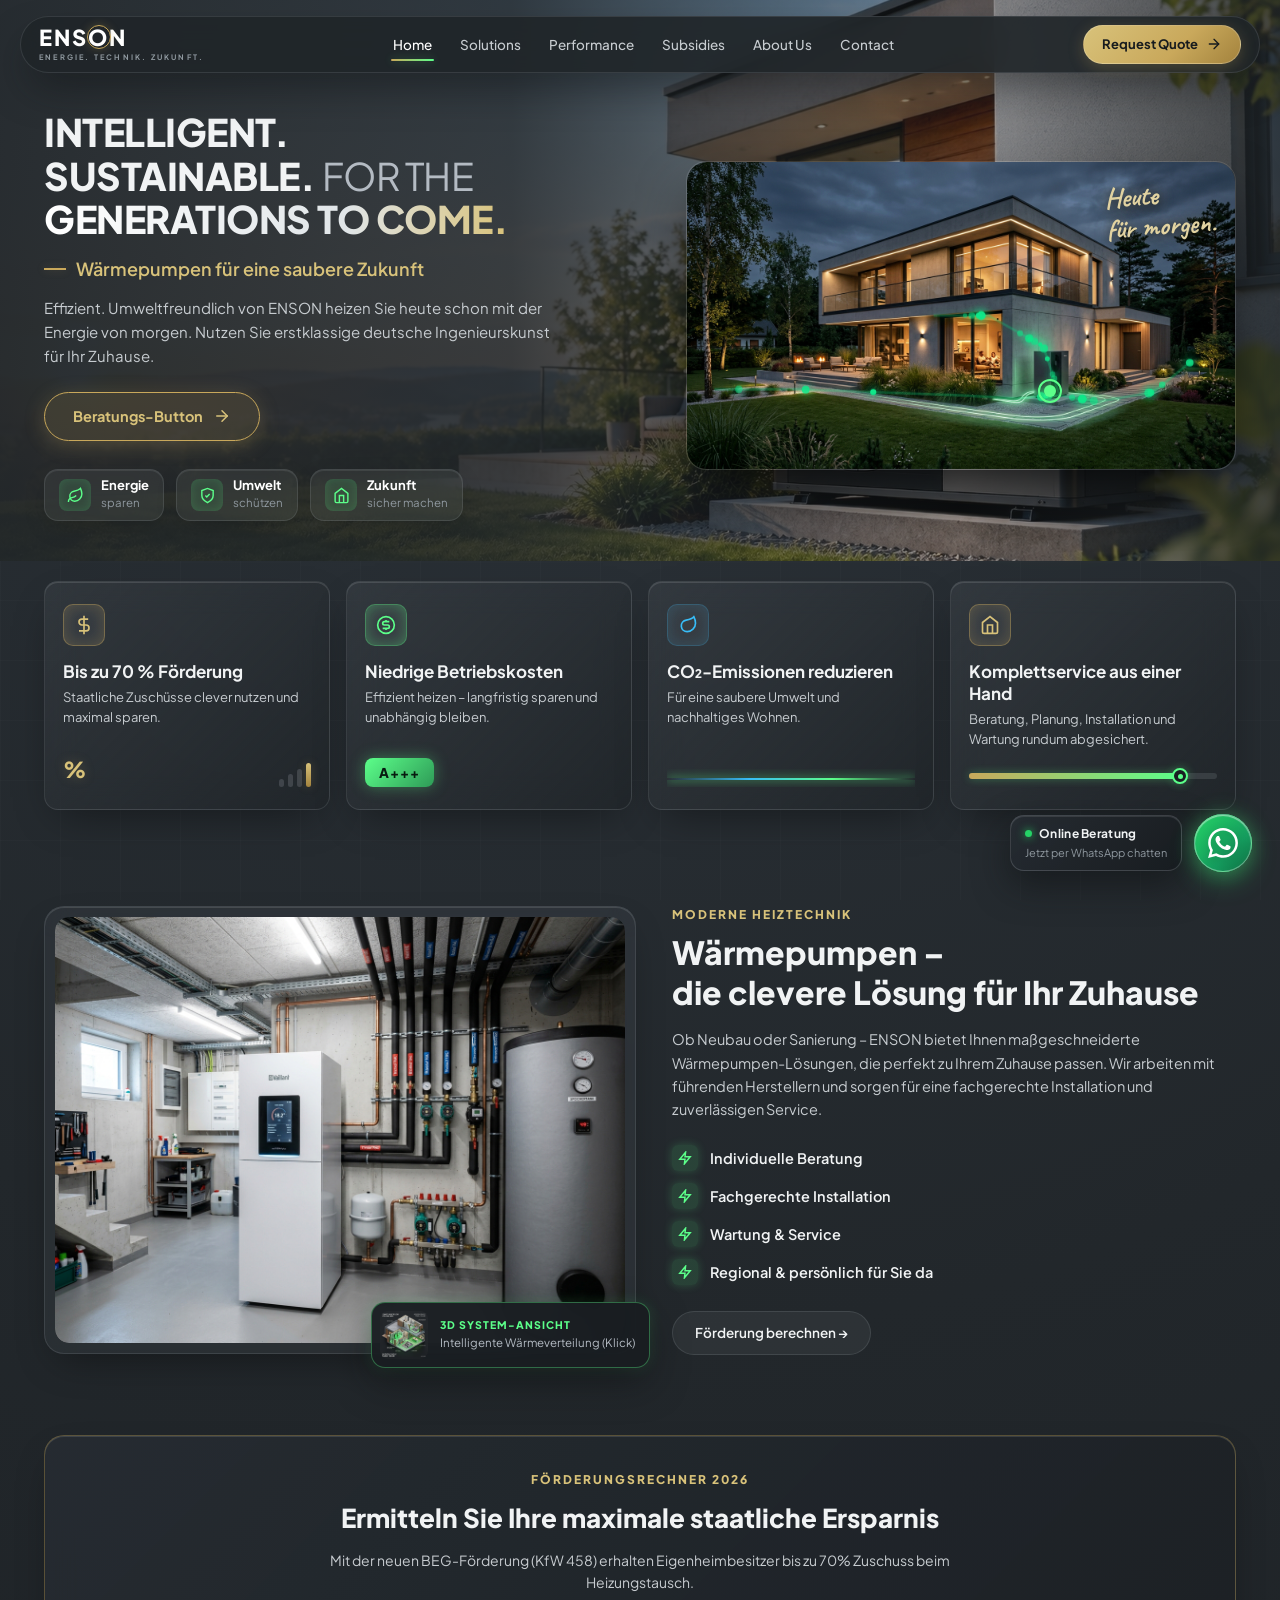
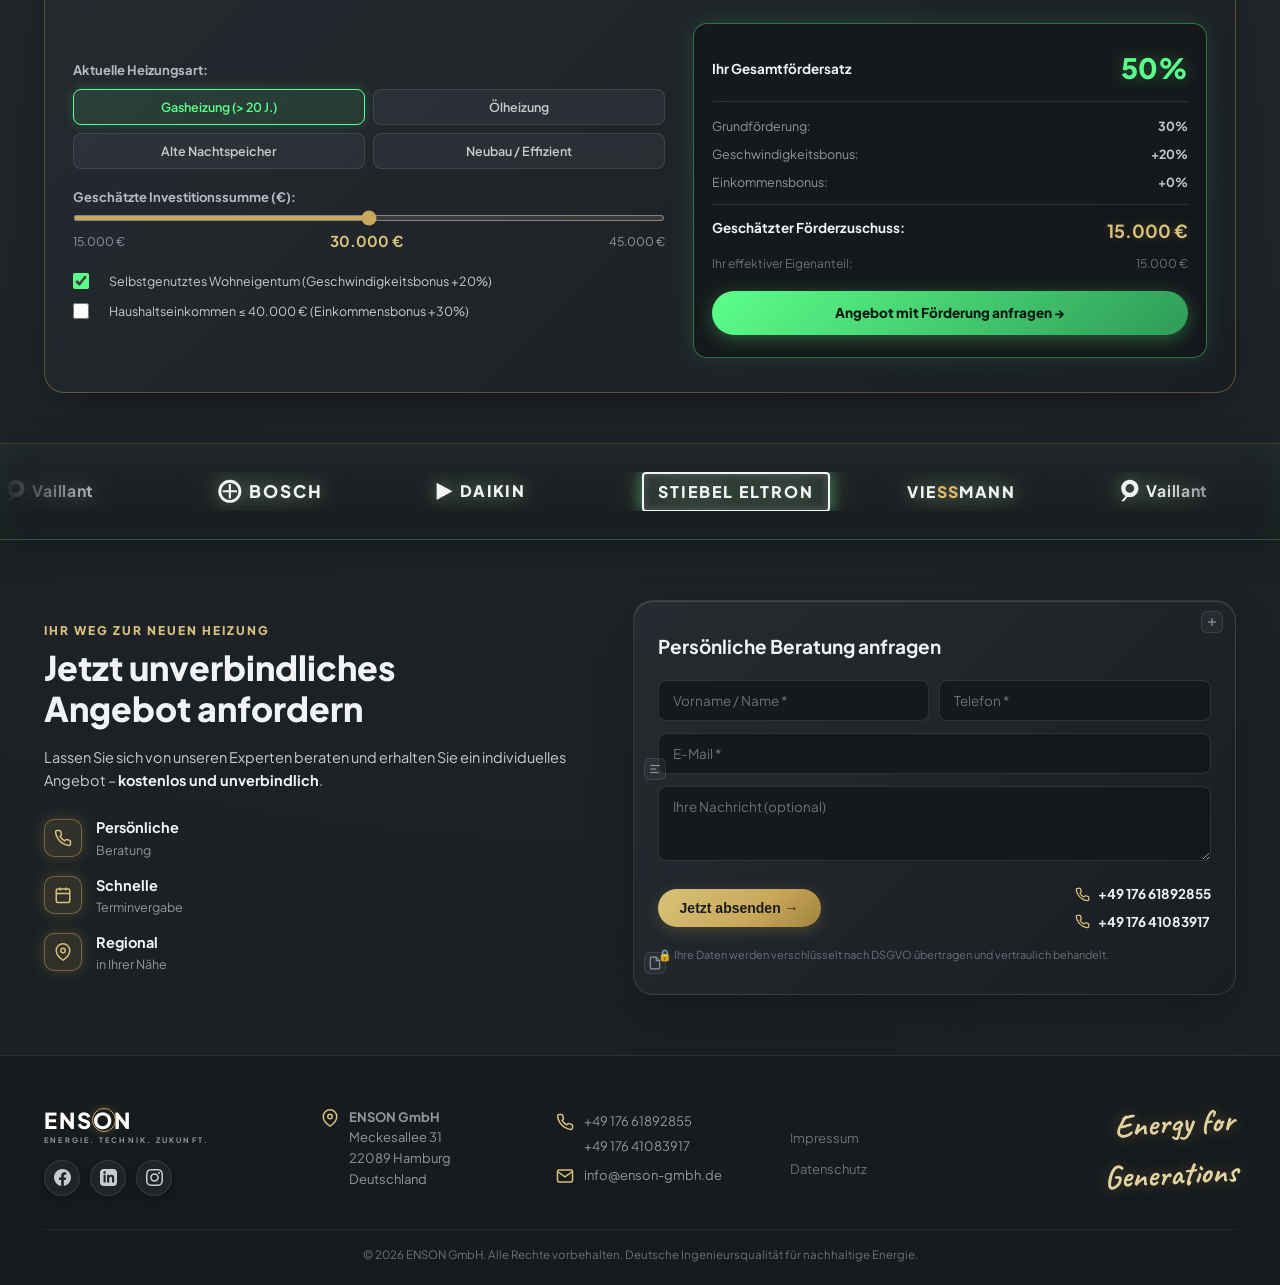
==== commit 0ecf1ed2: "Update project" ====
--- a/index.html
+++ b/index.html
@@ -726,11 +726,11 @@
           </div>
         </div>
 
-        <!-- Col 4: Legal Links (AGB Removed) -->
+        <!-- Col 4: Legal Links -->
         <div class="footer-col legal-col">
           <ul class="legal-links">
-            <li><a href="#impressum">Impressum</a></li>
-            <li><a href="#datenschutz">Datenschutz</a></li>
+            <li><a href="impressum.html">Impressum</a></li>
+            <li><a href="datenschutz.html">Datenschutz</a></li>
           </ul>
         </div>
 
--- a/style.css
+++ b/style.css
@@ -1851,6 +1851,8 @@
   z-index: 3000;
   transform: translateY(100px);
   opacity: 0;
+  visibility: hidden;
+  pointer-events: none;
   transition: all 0.4s cubic-bezier(0.16, 1, 0.3, 1);
   max-width: calc(100% - 40px);
   box-sizing: border-box;
@@ -1859,6 +1861,8 @@
 .toast-notification.active {
   transform: translateY(0);
   opacity: 1;
+  visibility: visible;
+  pointer-events: auto;
 }
 
 .toast-icon {
@@ -2554,3 +2558,586 @@
     height: 52px;
   }
 }
+
+/* ==========================================================================
+   LEGAL PAGES & PROFESSIONAL INTERACTIVE ACCORDION (IMPRESSUM & DATENSCHUTZ)
+   ========================================================================== */
+.legal-page-main {
+  min-height: 100vh;
+  padding-top: 130px;
+  padding-bottom: 90px;
+  position: relative;
+  z-index: 10;
+}
+
+.legal-container {
+  max-width: 920px;
+  margin: 0 auto;
+  padding: 0 24px;
+}
+
+/* Legal Header & Breadcrumbs */
+.legal-header {
+  text-align: center;
+  margin-bottom: 36px;
+}
+
+.legal-back-nav {
+  display: inline-flex;
+  align-items: center;
+  gap: 8px;
+  color: var(--neon-green);
+  text-decoration: none;
+  font-size: 14px;
+  font-weight: 600;
+  padding: 8px 16px;
+  background: var(--bg-card);
+  border: 1px solid var(--border-glass);
+  border-radius: var(--radius-full);
+  margin-bottom: 24px;
+  transition: all 0.3s ease;
+  backdrop-filter: var(--glass-blur);
+}
+
+.legal-back-nav:hover {
+  background: var(--bg-card-hover);
+  border-color: var(--neon-green);
+  transform: translateX(-4px);
+}
+
+.legal-badge {
+  display: inline-flex;
+  align-items: center;
+  gap: 8px;
+  padding: 6px 14px;
+  background: var(--neon-green-dim);
+  border: 1px solid var(--border-neon);
+  border-radius: var(--radius-full);
+  color: var(--neon-green);
+  font-size: 12px;
+  font-weight: 700;
+  letter-spacing: 1px;
+  text-transform: uppercase;
+  margin-bottom: 16px;
+}
+
+.legal-badge-dot {
+  width: 6px;
+  height: 6px;
+  border-radius: 50%;
+  background: var(--neon-green);
+  box-shadow: 0 0 8px var(--neon-green);
+}
+
+.legal-title {
+  font-size: clamp(28px, 4vw, 44px);
+  font-weight: 800;
+  color: var(--text-heading);
+  letter-spacing: -0.5px;
+  margin-bottom: 12px;
+  line-height: 1.2;
+}
+
+.legal-title .text-gradient {
+  background: linear-gradient(135deg, #ffffff 30%, var(--neon-green) 100%);
+  -webkit-background-clip: text;
+  -webkit-text-fill-color: transparent;
+}
+
+.legal-subtitle {
+  font-size: 15px;
+  color: var(--text-muted);
+  max-width: 620px;
+  margin: 0 auto 28px;
+  line-height: 1.6;
+}
+
+/* Legal Quick Switch Tabs */
+.legal-tabs-wrapper {
+  display: flex;
+  align-items: center;
+  justify-content: center;
+  gap: 12px;
+  margin-bottom: 32px;
+  flex-wrap: wrap;
+}
+
+.legal-tab-btn {
+  display: inline-flex;
+  align-items: center;
+  gap: 8px;
+  padding: 10px 22px;
+  background: var(--bg-card);
+  border: 1px solid var(--border-glass);
+  border-radius: var(--radius-md);
+  color: var(--text-body);
+  text-decoration: none;
+  font-size: 14px;
+  font-weight: 600;
+  transition: all 0.3s ease;
+}
+
+.legal-tab-btn:hover {
+  border-color: var(--border-glass-light);
+  color: var(--text-heading);
+  background: var(--bg-card-hover);
+}
+
+.legal-tab-btn.active {
+  background: linear-gradient(135deg, rgba(92, 255, 138, 0.15) 0%, rgba(32, 37, 41, 0.9) 100%);
+  border-color: var(--neon-green);
+  color: var(--neon-green);
+  box-shadow: 0 4px 20px rgba(92, 255, 138, 0.15);
+}
+
+/* Accordion Controls Bar */
+.accordion-controls-bar {
+  display: flex;
+  align-items: center;
+  justify-content: space-between;
+  margin-bottom: 18px;
+  padding: 0 4px;
+  flex-wrap: wrap;
+  gap: 12px;
+}
+
+.accordion-status-count {
+  font-size: 13px;
+  color: var(--text-muted);
+  font-weight: 500;
+}
+
+.toggle-all-btn {
+  display: inline-flex;
+  align-items: center;
+  gap: 8px;
+  background: var(--bg-card);
+  border: 1px solid var(--border-glass);
+  color: var(--neon-green);
+  font-size: 13px;
+  font-weight: 600;
+  padding: 8px 16px;
+  border-radius: var(--radius-md);
+  cursor: pointer;
+  transition: all 0.25s ease;
+  font-family: inherit;
+}
+
+.toggle-all-btn:hover {
+  background: var(--bg-card-hover);
+  border-color: var(--neon-green);
+  transform: translateY(-1px);
+}
+
+/* Accordion Component */
+.accordion-group {
+  display: flex;
+  flex-direction: column;
+  gap: 14px;
+}
+
+.accordion-item {
+  background: var(--bg-card);
+  backdrop-filter: var(--glass-blur);
+  -webkit-backdrop-filter: var(--glass-blur);
+  border: 1px solid var(--border-glass);
+  border-radius: var(--radius-md);
+  overflow: hidden;
+  transition: all 0.35s cubic-bezier(0.16, 1, 0.3, 1);
+  box-shadow: 0 8px 24px rgba(0, 0, 0, 0.15);
+}
+
+.accordion-item:hover {
+  border-color: var(--border-glass-light);
+  box-shadow: 0 12px 30px rgba(0, 0, 0, 0.25);
+}
+
+.accordion-item.active {
+  border-color: rgba(92, 255, 138, 0.35);
+  background: linear-gradient(180deg, rgba(38, 44, 50, 0.9) 0%, rgba(26, 30, 34, 0.95) 100%);
+  box-shadow: 0 14px 36px rgba(0, 0, 0, 0.35), 0 0 20px rgba(92, 255, 138, 0.08);
+}
+
+.accordion-header {
+  width: 100%;
+  padding: 18px 22px;
+  background: transparent;
+  border: none;
+  cursor: pointer;
+  display: flex;
+  align-items: center;
+  justify-content: space-between;
+  gap: 16px;
+  text-align: left;
+  outline: none;
+  color: inherit;
+  font-family: inherit;
+}
+
+.accordion-header-left {
+  display: flex;
+  align-items: center;
+  gap: 14px;
+  flex: 1;
+  min-width: 0;
+}
+
+.accordion-num {
+  width: 32px;
+  height: 32px;
+  border-radius: 8px;
+  background: rgba(255, 255, 255, 0.05);
+  border: 1px solid var(--border-glass);
+  color: var(--text-muted);
+  font-size: 13px;
+  font-weight: 700;
+  display: flex;
+  align-items: center;
+  justify-content: center;
+  flex-shrink: 0;
+  transition: all 0.3s ease;
+}
+
+.accordion-item.active .accordion-num {
+  background: var(--neon-green-dim);
+  border-color: var(--neon-green);
+  color: var(--neon-green);
+  box-shadow: 0 0 12px rgba(92, 255, 138, 0.25);
+}
+
+.accordion-title {
+  font-size: 16px;
+  font-weight: 700;
+  color: var(--text-heading);
+  margin: 0;
+  transition: color 0.3s ease;
+  letter-spacing: -0.2px;
+}
+
+.accordion-item.active .accordion-title {
+  color: #ffffff;
+}
+
+.accordion-chevron {
+  width: 28px;
+  height: 28px;
+  border-radius: 50%;
+  background: rgba(255, 255, 255, 0.04);
+  display: flex;
+  align-items: center;
+  justify-content: center;
+  color: var(--text-muted);
+  flex-shrink: 0;
+  transition: all 0.35s cubic-bezier(0.16, 1, 0.3, 1);
+}
+
+.accordion-chevron svg {
+  transition: transform 0.35s cubic-bezier(0.16, 1, 0.3, 1);
+}
+
+.accordion-item.active .accordion-chevron {
+  background: var(--neon-green-dim);
+  color: var(--neon-green);
+}
+
+.accordion-item.active .accordion-chevron svg {
+  transform: rotate(180deg);
+}
+
+/* Accordion Collapsible Content */
+.accordion-content {
+  max-height: 0;
+  overflow: hidden;
+  opacity: 0;
+  transition: max-height 0.4s cubic-bezier(0.16, 1, 0.3, 1), opacity 0.3s ease;
+}
+
+.accordion-item.active .accordion-content {
+  max-height: 800px;
+  opacity: 1;
+}
+
+.accordion-body {
+  padding: 0 22px 22px 68px;
+  font-size: 14.5px;
+  line-height: 1.7;
+  color: var(--text-body);
+  border-top: 1px solid rgba(255, 255, 255, 0.05);
+  margin-top: 4px;
+  padding-top: 18px;
+}
+
+.accordion-body p {
+  margin: 0 0 14px 0;
+}
+
+.accordion-body p:last-child {
+  margin-bottom: 0;
+}
+
+.accordion-body a {
+  color: var(--neon-green);
+  text-decoration: none;
+  font-weight: 600;
+  transition: all 0.2s ease;
+  word-break: break-all;
+}
+
+.accordion-body a:hover {
+  text-decoration: underline;
+  text-shadow: 0 0 8px rgba(92, 255, 138, 0.4);
+}
+
+/* Legal Cards Grid Inside Accordion */
+.legal-info-grid {
+  display: grid;
+  grid-template-columns: repeat(auto-fit, minmax(240px, 1fr));
+  gap: 14px;
+  margin-top: 12px;
+}
+
+.legal-info-card {
+  background: rgba(255, 255, 255, 0.03);
+  border: 1px solid rgba(255, 255, 255, 0.06);
+  border-radius: var(--radius-md);
+  padding: 14px 16px;
+  transition: all 0.25s ease;
+}
+
+.legal-info-card:hover {
+  background: rgba(255, 255, 255, 0.05);
+  border-color: rgba(255, 255, 255, 0.12);
+}
+
+.legal-info-card-label {
+  font-size: 12px;
+  text-transform: uppercase;
+  letter-spacing: 0.5px;
+  color: var(--text-muted);
+  font-weight: 700;
+  margin-bottom: 6px;
+}
+
+.legal-info-card-value {
+  font-size: 14.5px;
+  color: var(--text-heading);
+  font-weight: 600;
+  line-height: 1.5;
+}
+
+/* Legal Article Tags */
+.legal-tag-list {
+  display: flex;
+  flex-direction: column;
+  gap: 10px;
+  margin-top: 8px;
+}
+
+.legal-tag-item {
+  display: flex;
+  align-items: flex-start;
+  gap: 10px;
+  padding: 10px 14px;
+  background: rgba(255, 255, 255, 0.02);
+  border: 1px solid rgba(255, 255, 255, 0.06);
+  border-radius: 8px;
+}
+
+.legal-pill {
+  display: inline-block;
+  padding: 3px 8px;
+  background: var(--neon-green-dim);
+  border: 1px solid var(--border-neon);
+  border-radius: 4px;
+  color: var(--neon-green);
+  font-size: 11.5px;
+  font-weight: 700;
+  white-space: nowrap;
+  flex-shrink: 0;
+  margin-top: 2px;
+}
+
+.legal-tag-text {
+  font-size: 13.5px;
+  color: var(--text-body);
+  line-height: 1.5;
+}
+
+/* Action Button Inside Cookie Accordion */
+.cookie-action-box {
+  margin-top: 16px;
+  padding: 16px;
+  background: linear-gradient(135deg, rgba(92, 255, 138, 0.06) 0%, rgba(255, 255, 255, 0.02) 100%);
+  border: 1px solid var(--border-neon);
+  border-radius: var(--radius-md);
+  display: flex;
+  align-items: center;
+  justify-content: space-between;
+  flex-wrap: wrap;
+  gap: 14px;
+}
+
+.cookie-revoke-btn {
+  display: inline-flex;
+  align-items: center;
+  gap: 8px;
+  background: var(--neon-green);
+  color: #081B10;
+  font-weight: 700;
+  font-size: 13px;
+  padding: 10px 18px;
+  border-radius: var(--radius-md);
+  border: none;
+  cursor: pointer;
+  transition: all 0.3s cubic-bezier(0.16, 1, 0.3, 1);
+  box-shadow: 0 4px 15px rgba(92, 255, 138, 0.3);
+  font-family: inherit;
+}
+
+.cookie-revoke-btn:hover {
+  background: #2BF074;
+  transform: translateY(-2px);
+  box-shadow: 0 6px 20px rgba(92, 255, 138, 0.5);
+}
+
+/* Legal Footer Box */
+.legal-footer-card {
+  margin-top: 40px;
+  padding: 24px;
+  background: var(--bg-card);
+  border: 1px solid var(--border-glass);
+  border-radius: var(--radius-md);
+  text-align: center;
+  backdrop-filter: var(--glass-blur);
+}
+
+.legal-footer-card p {
+  margin: 0;
+  font-size: 13.5px;
+  color: var(--text-muted);
+}
+
+.legal-footer-card strong {
+  color: var(--text-heading);
+}
+
+@media (max-width: 768px) {
+  .legal-page-main {
+    padding-top: 110px;
+    padding-bottom: 70px;
+  }
+
+  .legal-container {
+    padding: 0 16px;
+  }
+
+  .accordion-header {
+    padding: 16px 14px;
+    gap: 12px;
+  }
+
+  .accordion-body {
+    padding: 0 14px 18px 14px;
+  }
+
+  .accordion-header-left {
+    gap: 10px;
+  }
+
+  .accordion-num {
+    width: 26px;
+    height: 26px;
+    font-size: 12px;
+  }
+
+  .accordion-title {
+    font-size: 14.5px;
+  }
+
+  .legal-info-grid {
+    grid-template-columns: 1fr;
+  }
+}
+
+/* ==========================================================================
+   STATIC LEGAL DOCUMENT STYLES (IMPRESSUM NATURAL VIEW)
+   ========================================================================== */
+.legal-card-static {
+  background: var(--bg-card);
+  backdrop-filter: var(--glass-blur);
+  -webkit-backdrop-filter: var(--glass-blur);
+  border: 1px solid var(--border-glass);
+  border-radius: var(--radius-lg);
+  padding: 36px 40px;
+  box-shadow: var(--shadow-card);
+}
+
+.legal-static-section {
+  padding-bottom: 24px;
+  margin-bottom: 24px;
+  border-bottom: 1px solid rgba(255, 255, 255, 0.06);
+}
+
+.legal-static-section:last-child {
+  border-bottom: none;
+  padding-bottom: 0;
+  margin-bottom: 0;
+}
+
+.legal-section-title {
+  font-size: 18px;
+  font-weight: 700;
+  color: var(--text-heading);
+  margin: 0 0 12px 0;
+  display: flex;
+  align-items: center;
+  gap: 10px;
+}
+
+.legal-section-title::before {
+  content: '';
+  display: inline-block;
+  width: 4px;
+  height: 18px;
+  background: var(--neon-green);
+  border-radius: 2px;
+  box-shadow: 0 0 8px var(--neon-green);
+}
+
+.legal-static-content {
+  font-size: 15px;
+  line-height: 1.7;
+  color: var(--text-body);
+}
+
+.legal-static-content p {
+  margin: 0 0 10px 0;
+}
+
+.legal-static-content p:last-child {
+  margin-bottom: 0;
+}
+
+.legal-static-content a {
+  color: var(--neon-green);
+  text-decoration: none;
+  font-weight: 600;
+  transition: all 0.2s ease;
+}
+
+.legal-static-content a:hover {
+  text-decoration: underline;
+  text-shadow: 0 0 8px rgba(92, 255, 138, 0.4);
+}
+
+@media (max-width: 768px) {
+  .legal-card-static {
+    padding: 24px 18px;
+  }
+  
+  .legal-section-title {
+    font-size: 16px;
+  }
+}
+
+
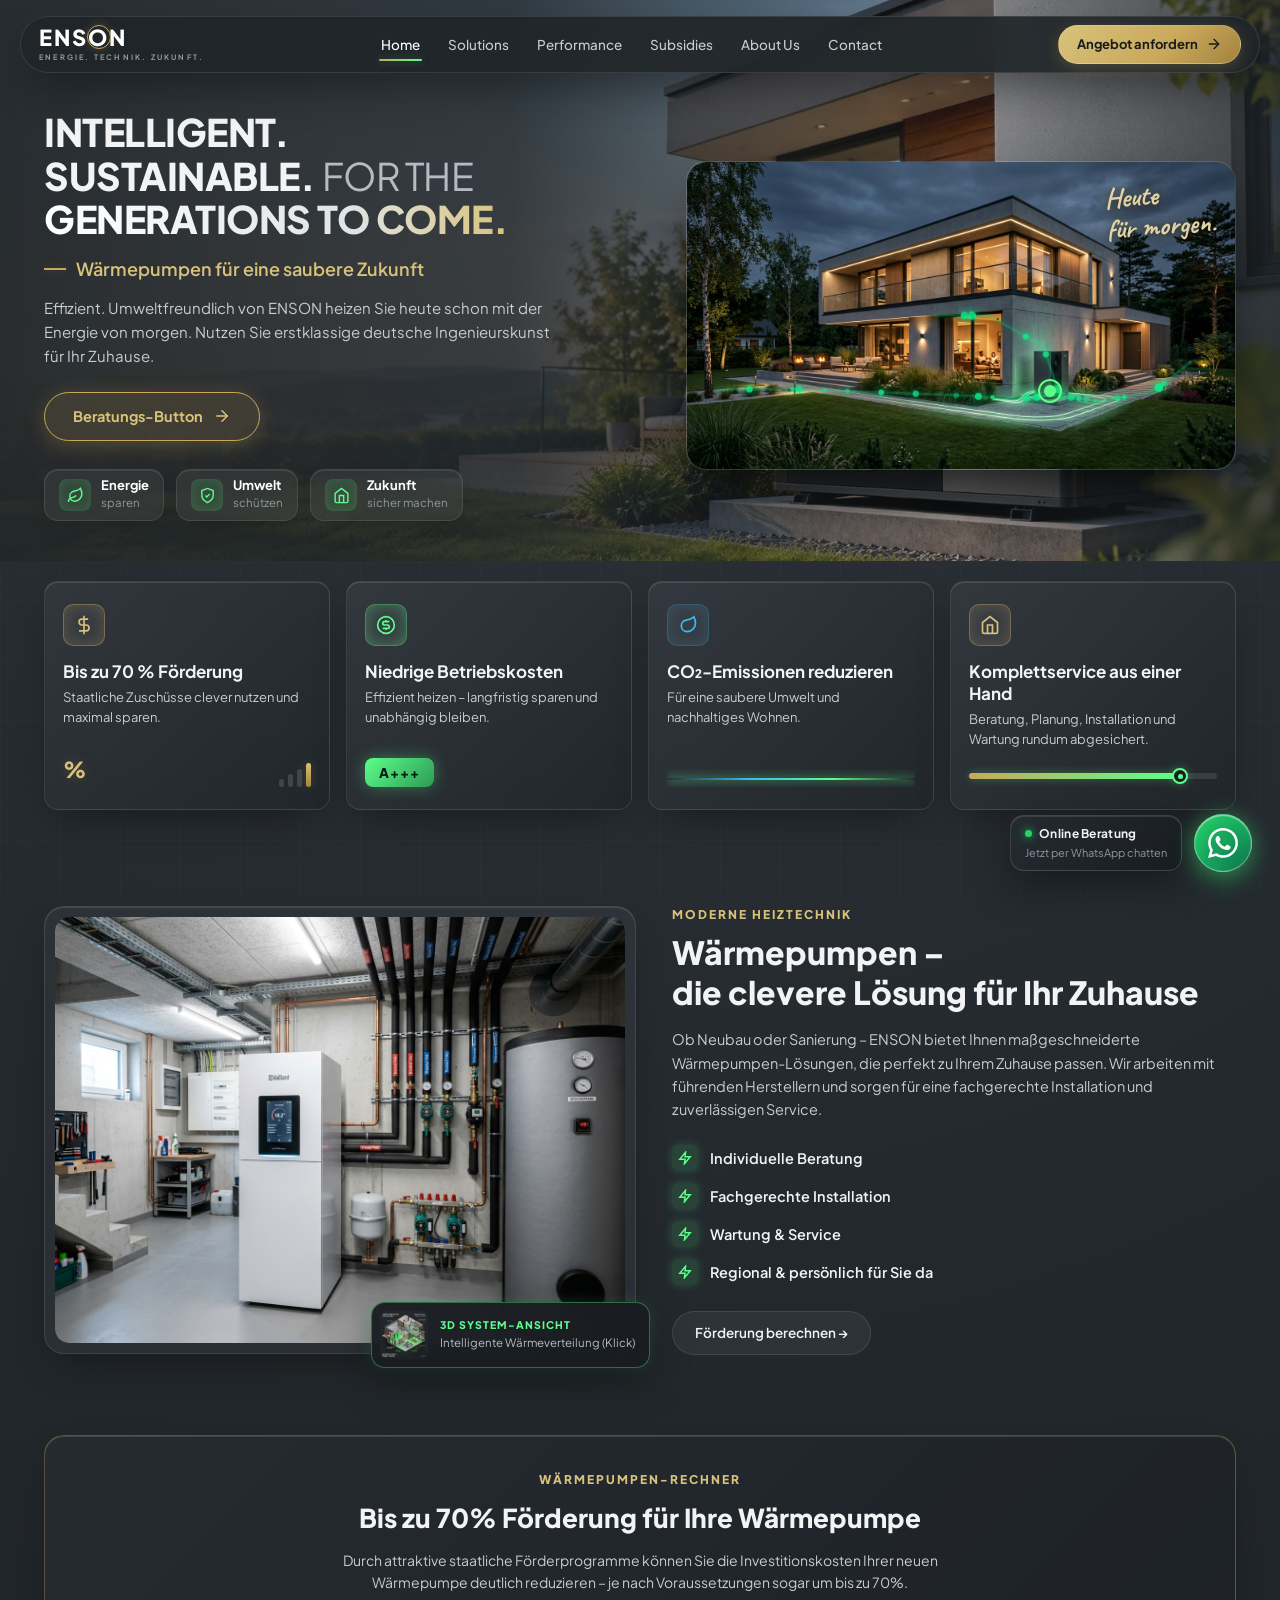
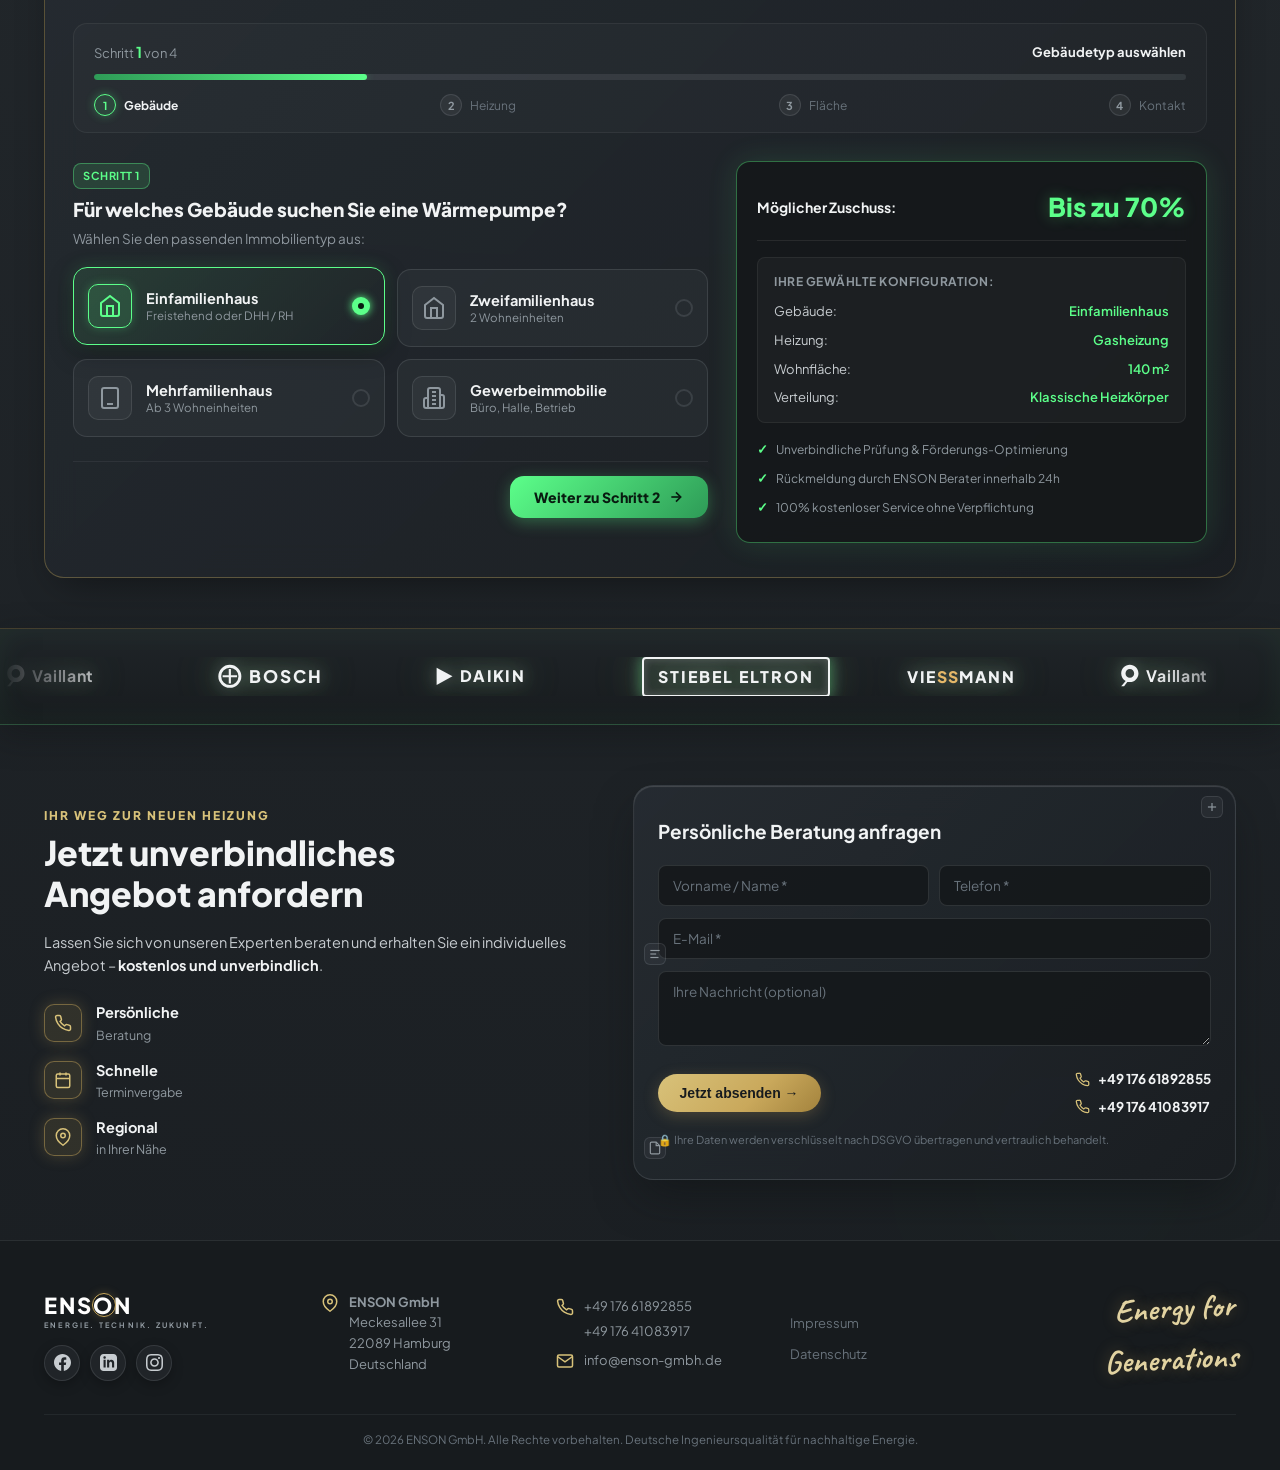
==== commit 4a6a4c88: "Update project" ====
--- a/index.html
+++ b/index.html
@@ -42,8 +42,8 @@
       </div>
 
       <div class="nav-actions">
-        <a href="#contact" class="btn-quote">
-          <span>Request Quote</span>
+        <a href="#calculator" class="btn-quote">
+          <span>Angebot anfordern</span>
           <svg class="btn-arrow" width="16" height="16" viewBox="0 0 24 24" fill="none" stroke="currentColor" stroke-width="2" stroke-linecap="round" stroke-linejoin="round">
             <line x1="5" y1="12" x2="19" y2="12"></line>
             <polyline points="12 5 19 12 12 19"></polyline>
@@ -343,89 +343,392 @@
     </div>
   </section>
 
-  <!-- INTERACTIVE SUBSIDY CALCULATOR (FÖRDERUNGSRECHNER) -->
+  <!-- INTERACTIVE SUBSIDY CALCULATOR & MULTI-STEP INQUIRY (FÖRDERUNGSRECHNER 2026) -->
   <section class="calculator-section" id="calculator">
     <div class="container">
       <div class="calc-card glass-card">
+        
+        <!-- Header -->
         <div class="calc-header">
-          <span class="section-eyebrow-gold">FÖRDERUNGSRECHNER 2026</span>
-          <h2 class="calc-title">Ermitteln Sie Ihre maximale staatliche Ersparnis</h2>
-          <p class="calc-desc">Mit der neuen BEG-Förderung (KfW 458) erhalten Eigenheimbesitzer bis zu 70% Zuschuss beim Heizungstausch.</p>
-        </div>
-
-        <div class="calc-interactive-grid">
+          <span class="section-eyebrow-gold">Wärmepumpen-Rechner</span>
+          <h2 class="calc-title">Bis zu 70% Förderung für Ihre Wärmepumpe</h2>
+          <p class="calc-desc">Durch attraktive staatliche Förderprogramme können Sie die Investitionskosten Ihrer neuen Wärmepumpe deutlich reduzieren – je nach Voraussetzungen sogar um bis zu 70%.</p>
+        </div>
+
+        <!-- Wizard Progress Bar -->
+        <div class="calc-wizard-progress">
+          <div class="wizard-progress-header">
+            <span class="wizard-step-counter">Schritt <strong id="currentStepNum">1</strong> von 4</span>
+            <span class="wizard-step-hint" id="stepTitleHint">Gebäudetyp auswählen</span>
+          </div>
+          <div class="wizard-progress-track">
+            <div class="wizard-progress-fill" id="wizardProgressFill" style="width: 25%;"></div>
+          </div>
+          <div class="wizard-steps-indicators">
+            <div class="step-dot-item active" data-step-target="1">
+              <span class="step-dot-num">1</span>
+              <span class="step-dot-label">Gebäude</span>
+            </div>
+            <div class="step-dot-item" data-step-target="2">
+              <span class="step-dot-num">2</span>
+              <span class="step-dot-label">Heizung</span>
+            </div>
+            <div class="step-dot-item" data-step-target="3">
+              <span class="step-dot-num">3</span>
+              <span class="step-dot-label">Fläche</span>
+            </div>
+            <div class="step-dot-item" data-step-target="4">
+              <span class="step-dot-num">4</span>
+              <span class="step-dot-label">Kontakt</span>
+            </div>
+          </div>
+        </div>
+
+        <form class="calc-interactive-grid" id="subsidyInquiryForm" novalidate>
           <div class="calc-inputs">
             
-            <div class="calc-group">
-              <label class="calc-label">Aktuelle Heizungsart:</label>
-              <div class="calc-options" id="calcOldHeating">
-                <button type="button" class="calc-btn active" data-bonus="20">Gasheizung (> 20 J.)</button>
-                <button type="button" class="calc-btn" data-bonus="20">Ölheizung</button>
-                <button type="button" class="calc-btn" data-bonus="20">Alte Nachtspeicher</button>
-                <button type="button" class="calc-btn" data-bonus="0">Neubau / Effizient</button>
-              </div>
-            </div>
-
-            <div class="calc-group">
-              <label class="calc-label">Geschätzte Investitionssumme (€):</label>
-              <div class="range-wrap">
-                <input type="range" id="investRange" min="15000" max="45000" step="1000" value="30000">
+            <!-- STEP 1: Gebäudeart -->
+            <div class="calc-step active" data-step="1">
+              <div class="calc-step-header">
+                <span class="step-tag">Schritt 1</span>
+                <h3 class="calc-step-title">Für welches Gebäude suchen Sie eine Wärmepumpe?</h3>
+                <p class="calc-step-desc">Wählen Sie den passenden Immobilientyp aus:</p>
+              </div>
+
+              <div class="calc-options-grid" id="calcBuildingType">
+                <button type="button" class="calc-choice-card active" data-val="Einfamilienhaus">
+                  <div class="choice-icon">
+                    <svg width="24" height="24" viewBox="0 0 24 24" fill="none" stroke="currentColor" stroke-width="2">
+                      <path d="m3 9 9-7 9 7v11a2 2 0 0 1-2 2H5a2 2 0 0 1-2-2z"></path>
+                      <polyline points="9 22 9 12 15 12 15 22"></polyline>
+                    </svg>
+                  </div>
+                  <div class="choice-info">
+                    <span class="choice-title">Einfamilienhaus</span>
+                    <span class="choice-sub">Freistehend oder DHH / RH</span>
+                  </div>
+                  <div class="choice-radio"></div>
+                </button>
+
+                <button type="button" class="calc-choice-card" data-val="Zweifamilienhaus">
+                  <div class="choice-icon">
+                    <svg width="24" height="24" viewBox="0 0 24 24" fill="none" stroke="currentColor" stroke-width="2">
+                      <path d="M3 9l9-7 9 7v11a2 2 0 0 1-2 2H5a2 2 0 0 1-2-2z"></path>
+                      <path d="M9 22V12h6v10"></path>
+                      <path d="M9 12h6"></path>
+                    </svg>
+                  </div>
+                  <div class="choice-info">
+                    <span class="choice-title">Zweifamilienhaus</span>
+                    <span class="choice-sub">2 Wohneinheiten</span>
+                  </div>
+                  <div class="choice-radio"></div>
+                </button>
+
+                <button type="button" class="calc-choice-card" data-val="Mehrfamilienhaus">
+                  <div class="choice-icon">
+                    <svg width="24" height="24" viewBox="0 0 24 24" fill="none" stroke="currentColor" stroke-width="2">
+                      <rect x="4" y="2" width="16" height="20" rx="2" ry="2"></rect>
+                      <line x1="9" y1="6" x2="9" y2="6.01"></line>
+                      <line x1="15" y1="6" x2="15" y2="6.01"></line>
+                      <line x1="9" y1="10" x2="9" y2="10.01"></line>
+                      <line x1="15" y1="10" x2="15" y2="10.01"></line>
+                      <line x1="9" y1="14" x2="9" y2="14.01"></line>
+                      <line x1="15" y1="14" x2="15" y2="14.01"></line>
+                      <line x1="9" y1="18" x2="15" y2="18"></line>
+                    </svg>
+                  </div>
+                  <div class="choice-info">
+                    <span class="choice-title">Mehrfamilienhaus</span>
+                    <span class="choice-sub">Ab 3 Wohneinheiten</span>
+                  </div>
+                  <div class="choice-radio"></div>
+                </button>
+
+                <button type="button" class="calc-choice-card" data-val="Gewerbeimmobilie">
+                  <div class="choice-icon">
+                    <svg width="24" height="24" viewBox="0 0 24 24" fill="none" stroke="currentColor" stroke-width="2">
+                      <path d="M6 22V4a2 2 0 0 1 2-2h8a2 2 0 0 1 2 2v18Z"></path>
+                      <path d="M6 12H4a2 2 0 0 0-2 2v6a2 2 0 0 0 2 2h2"></path>
+                      <path d="M18 9h2a2 2 0 0 1 2 2v9a2 2 0 0 1-2 2h-2"></path>
+                      <path d="M10 6h4"></path>
+                      <path d="M10 10h4"></path>
+                      <path d="M10 14h4"></path>
+                      <path d="M10 18h4"></path>
+                    </svg>
+                  </div>
+                  <div class="choice-info">
+                    <span class="choice-title">Gewerbeimmobilie</span>
+                    <span class="choice-sub">Büro, Halle, Betrieb</span>
+                  </div>
+                  <div class="choice-radio"></div>
+                </button>
+              </div>
+
+              <div class="wizard-nav-buttons single-next">
+                <button type="button" class="wizard-btn-next" data-next-step="2">
+                  <span>Weiter zu Schritt 2</span>
+                  <svg width="16" height="16" viewBox="0 0 24 24" fill="none" stroke="currentColor" stroke-width="2.5">
+                    <line x1="5" y1="12" x2="19" y2="12"></line>
+                    <polyline points="12 5 19 12 12 19"></polyline>
+                  </svg>
+                </button>
+              </div>
+            </div>
+
+            <!-- STEP 2: Aktuelle Heizung -->
+            <div class="calc-step" data-step="2">
+              <div class="calc-step-header">
+                <span class="step-tag">Schritt 2</span>
+                <h3 class="calc-step-title">Womit heizen Sie aktuell?</h3>
+                <p class="calc-step-desc">Wählen Sie Ihr bestehendes Heizsystem:</p>
+              </div>
+
+              <div class="calc-options-grid" id="calcCurrentHeating">
+                <button type="button" class="calc-choice-card active" data-val="Gasheizung">
+                  <div class="choice-icon">
+                    <svg width="24" height="24" viewBox="0 0 24 24" fill="none" stroke="currentColor" stroke-width="2">
+                      <path d="M8.5 14.5A2.5 2.5 0 0 0 11 12c0-1.38-.5-2-1-3-1.072-2.143-.224-4.054 2-6 .5 2.5 2 4.9 4 6.5 2 1.6 3 3.5 3 5.5a7 7 0 1 1-14 0c0-1.153.433-2.294 1-3a2.5 2.5 0 0 0 2.5 2.5z"></path>
+                    </svg>
+                  </div>
+                  <div class="choice-info">
+                    <span class="choice-title">Gasheizung</span>
+                    <span class="choice-sub">Erdgas / Flüssiggas</span>
+                  </div>
+                  <div class="choice-radio"></div>
+                </button>
+
+                <button type="button" class="calc-choice-card" data-val="Ölheizung">
+                  <div class="choice-icon">
+                    <svg width="24" height="24" viewBox="0 0 24 24" fill="none" stroke="currentColor" stroke-width="2">
+                      <path d="M12 2.69l5.66 5.66a8 8 0 1 1-11.31 0z"></path>
+                    </svg>
+                  </div>
+                  <div class="choice-info">
+                    <span class="choice-title">Ölheizung</span>
+                    <span class="choice-sub">Heizölkessel</span>
+                  </div>
+                  <div class="choice-radio"></div>
+                </button>
+
+                <button type="button" class="calc-choice-card" data-val="Strom / Nachtspeicher">
+                  <div class="choice-icon">
+                    <svg width="24" height="24" viewBox="0 0 24 24" fill="none" stroke="currentColor" stroke-width="2">
+                      <polygon points="13 2 3 14 12 14 11 22 21 10 12 10 13 2"></polygon>
+                    </svg>
+                  </div>
+                  <div class="choice-info">
+                    <span class="choice-title">Strom / Nachtspeicher</span>
+                    <span class="choice-sub">Elektroheizung</span>
+                  </div>
+                  <div class="choice-radio"></div>
+                </button>
+
+                <button type="button" class="calc-choice-card" data-val="Pellet / Sonstige">
+                  <div class="choice-icon">
+                    <svg width="24" height="24" viewBox="0 0 24 24" fill="none" stroke="currentColor" stroke-width="2">
+                      <path d="M12 2v8"></path>
+                      <path d="m4.93 10.93 1.41 1.41"></path>
+                      <path d="M2 18h2"></path>
+                      <path d="M20 18h2"></path>
+                      <path d="m19.07 10.93-1.41 1.41"></path>
+                      <path d="M22 22H2"></path>
+                      <path d="m8 22 4-10 4 10"></path>
+                    </svg>
+                  </div>
+                  <div class="choice-info">
+                    <span class="choice-title">Pellet / Sonstige</span>
+                    <span class="choice-sub">Holz, Kohle oder Fernwärme</span>
+                  </div>
+                  <div class="choice-radio"></div>
+                </button>
+              </div>
+
+              <div class="wizard-nav-buttons">
+                <button type="button" class="wizard-btn-prev" data-prev-step="1">
+                  <svg width="16" height="16" viewBox="0 0 24 24" fill="none" stroke="currentColor" stroke-width="2.5">
+                    <line x1="19" y1="12" x2="5" y2="12"></line>
+                    <polyline points="12 19 5 12 12 5"></polyline>
+                  </svg>
+                  <span>Zurück</span>
+                </button>
+                <button type="button" class="wizard-btn-next" data-next-step="3">
+                  <span>Weiter zu Schritt 3</span>
+                  <svg width="16" height="16" viewBox="0 0 24 24" fill="none" stroke="currentColor" stroke-width="2.5">
+                    <line x1="5" y1="12" x2="19" y2="12"></line>
+                    <polyline points="12 5 19 12 12 19"></polyline>
+                  </svg>
+                </button>
+              </div>
+            </div>
+
+            <!-- STEP 3: Wohnfläche & Wärmeverteilung -->
+            <div class="calc-step" data-step="3">
+              <div class="calc-step-header">
+                <span class="step-tag">Schritt 3</span>
+                <h3 class="calc-step-title">Wie groß ist Ihre zu beheizende Wohnfläche?</h3>
+                <p class="calc-step-desc">Geben Sie die Fläche an und wählen Sie das Wärmeverteilungssystem:</p>
+              </div>
+
+              <!-- Slider Container -->
+              <div class="range-wrap wizard-range-wrap">
+                <div class="range-header-info">
+                  <span class="range-sub-label">Wohnfläche (ca.):</span>
+                  <strong class="range-val-badge" id="areaDisplay">140 m²</strong>
+                </div>
+                <input type="range" id="areaRange" min="50" max="400" step="10" value="140">
                 <div class="range-display">
-                  <span>15.000 €</span>
-                  <strong id="investDisplay">30.000 €</strong>
-                  <span>45.000 €</span>
+                  <span>50 m²</span>
+                  <span>200 m²</span>
+                  <span>400 m²</span>
                 </div>
               </div>
-            </div>
-
-            <div class="calc-checkbox-group">
-              <label class="calc-check">
-                <input type="checkbox" id="selfUsed" checked>
-                <span class="checkmark"></span>
-                <span>Selbstgenutztes Wohneigentum (Geschwindigkeitsbonus +20%)</span>
-              </label>
-              <label class="calc-check">
-                <input type="checkbox" id="lowIncome">
-                <span class="checkmark"></span>
-                <span>Haushaltseinkommen ≤ 40.000 € (Einkommensbonus +30%)</span>
-              </label>
-            </div>
-
-          </div>
-
+
+              <!-- Distribution Options -->
+              <div class="calc-sub-group">
+                <label class="calc-label-sub">Wärmeverteilung im Gebäude:</label>
+                <div class="calc-options-grid two-col" id="calcHeatDistribution">
+                  <button type="button" class="calc-choice-card active" data-val="Klassische Heizkörper">
+                    <div class="choice-icon">
+                      <svg width="24" height="24" viewBox="0 0 24 24" fill="none" stroke="currentColor" stroke-width="2">
+                        <rect x="3" y="4" width="18" height="16" rx="2"></rect>
+                        <line x1="7" y1="4" x2="7" y2="20"></line>
+                        <line x1="12" y1="4" x2="12" y2="20"></line>
+                        <line x1="17" y1="4" x2="17" y2="20"></line>
+                      </svg>
+                    </div>
+                    <div class="choice-info">
+                      <span class="choice-title">Klassische Heizkörper</span>
+                      <span class="choice-sub">Standard Radiatoren</span>
+                    </div>
+                    <div class="choice-radio"></div>
+                  </button>
+
+                  <button type="button" class="calc-choice-card" data-val="Fußbodenheizung">
+                    <div class="choice-icon">
+                      <svg width="24" height="24" viewBox="0 0 24 24" fill="none" stroke="currentColor" stroke-width="2">
+                        <path d="M2 12h4c1.1 0 2 .9 2 2v2c0 1.1.9 2 2 2h4c1.1 0 2-.9 2-2v-2c0-1.1.9-2 2-2h4"></path>
+                        <path d="M2 6h4c1.1 0 2 .9 2 2v2c0 1.1.9 2 2 2h4c1.1 0 2-.9 2-2V8c0-1.1.9-2 2-2h4"></path>
+                      </svg>
+                    </div>
+                    <div class="choice-info">
+                      <span class="choice-title">Fußbodenheizung</span>
+                      <span class="choice-sub">Flächenheizung</span>
+                    </div>
+                    <div class="choice-radio"></div>
+                  </button>
+                </div>
+              </div>
+
+              <div class="wizard-nav-buttons">
+                <button type="button" class="wizard-btn-prev" data-prev-step="2">
+                  <svg width="16" height="16" viewBox="0 0 24 24" fill="none" stroke="currentColor" stroke-width="2.5">
+                    <line x1="19" y1="12" x2="5" y2="12"></line>
+                    <polyline points="12 19 5 12 12 5"></polyline>
+                  </svg>
+                  <span>Zurück</span>
+                </button>
+                <button type="button" class="wizard-btn-next" data-next-step="4">
+                  <span>Weiter zum letzten Schritt</span>
+                  <svg width="16" height="16" viewBox="0 0 24 24" fill="none" stroke="currentColor" stroke-width="2.5">
+                    <line x1="5" y1="12" x2="19" y2="12"></line>
+                    <polyline points="12 5 19 12 12 19"></polyline>
+                  </svg>
+                </button>
+              </div>
+            </div>
+
+            <!-- STEP 4: Kontaktdaten -->
+            <div class="calc-step" data-step="4">
+              <div class="calc-step-header">
+                <span class="step-tag success">Letzter Schritt</span>
+                <h3 class="calc-step-title">Wohin dürfen wir Ihre kostenlose Auswertung senden?</h3>
+                <p class="calc-step-desc">Ein ENSON Energieberater prüft Ihre Angaben und meldet sich innerhalb von 24h:</p>
+              </div>
+
+              <div class="calc-fields-grid">
+                <div class="calc-field">
+                  <label class="field-label">Vor- und Nachname *</label>
+                  <input type="text" id="calcUserName" class="calc-input" placeholder="z. B. Max Mustermann" required>
+                </div>
+                <div class="calc-field">
+                  <label class="field-label">Telefonnummer (für Rückfragen) *</label>
+                  <input type="tel" id="calcUserPhone" class="calc-input" placeholder="z. B. +49 176 12345678" required>
+                </div>
+                <div class="calc-field full-width">
+                  <label class="field-label">E-Mail-Adresse *</label>
+                  <input type="email" id="calcUserEmail" class="calc-input" placeholder="z. B. name@beispiel.de" required>
+                </div>
+                <div class="calc-field full-width">
+                  <label class="field-label">Ihre Nachricht / Besonderheiten (optional)</label>
+                  <textarea id="calcUserMsg" class="calc-textarea" rows="2" placeholder="z. B. Gewünschter Installationstermin, Baujahr des Hauses..."></textarea>
+                </div>
+              </div>
+
+              <div class="wizard-nav-buttons">
+                <button type="button" class="wizard-btn-prev" data-prev-step="3">
+                  <svg width="16" height="16" viewBox="0 0 24 24" fill="none" stroke="currentColor" stroke-width="2.5">
+                    <line x1="19" y1="12" x2="5" y2="12"></line>
+                    <polyline points="12 19 5 12 12 5"></polyline>
+                  </svg>
+                  <span>Zurück</span>
+                </button>
+                <button type="submit" class="btn-calc-cta" id="calcSubmitBtn">
+                  <span>Kostenlose Berechnung anfordern</span>
+                  <svg width="16" height="16" viewBox="0 0 24 24" fill="none" stroke="currentColor" stroke-width="2.5">
+                    <polyline points="20 6 9 17 4 12"></polyline>
+                  </svg>
+                </button>
+              </div>
+            </div>
+
+          </div>
+
+          <!-- SUMMARY PREVIEW SIDEBAR -->
           <div class="calc-results glass-card">
             <div class="result-rate">
-              <span class="rate-label">Ihr Gesamtfördersatz</span>
-              <span class="rate-number" id="subsidyPercent">50%</span>
-            </div>
-
-            <div class="result-breakdown">
-              <div class="break-item">
-                <span>Grundförderung:</span>
-                <strong>30%</strong>
-              </div>
-              <div class="break-item">
-                <span>Geschwindigkeitsbonus:</span>
-                <strong id="speedBonusVal">+20%</strong>
-              </div>
-              <div class="break-item">
-                <span>Einkommensbonus:</span>
-                <strong id="incomeBonusVal">+0%</strong>
-              </div>
-              <div class="break-divider"></div>
-              <div class="break-total">
-                <span>Geschätzter Förderzuschuss:</span>
-                <strong class="total-amount" id="subsidyAmount">15.000 €</strong>
-              </div>
-              <div class="break-net">
-                <span>Ihr effektiver Eigenanteil:</span>
-                <span class="net-amount" id="netAmount">15.000 €</span>
-              </div>
-            </div>
-
-            <a href="#contact" class="btn-calc-cta">Angebot mit Förderung anfragen →</a>
-          </div>
-        </div>
+              <div class="rate-left-col">
+                <span class="rate-label">Möglicher Zuschuss:</span>
+              </div>
+              <span class="rate-number">Bis zu 70%</span>
+            </div>
+
+            <div class="result-summary-box">
+              <div class="summary-box-title">Ihre gewählte Konfiguration:</div>
+              <div class="summary-item">
+                <span>Gebäude:</span>
+                <strong id="sumBuilding">Einfamilienhaus</strong>
+              </div>
+              <div class="summary-item">
+                <span>Heizung:</span>
+                <strong id="sumHeating">Gasheizung</strong>
+              </div>
+              <div class="summary-item">
+                <span>Wohnfläche:</span>
+                <strong id="sumArea">140 m²</strong>
+              </div>
+              <div class="summary-item">
+                <span>Verteilung:</span>
+                <strong id="sumDistribution">Klassische Heizkörper</strong>
+              </div>
+            </div>
+
+            <div class="calc-trust-bullets">
+              <div class="trust-bullet-item">
+                <span class="bullet-check">✓</span>
+                <span>Unverbindliche Prüfung & Förderungs-Optimierung</span>
+              </div>
+              <div class="trust-bullet-item">
+                <span class="bullet-check">✓</span>
+                <span>Rückmeldung durch ENSON Berater innerhalb 24h</span>
+              </div>
+              <div class="trust-bullet-item">
+                <span class="bullet-check">✓</span>
+                <span>100% kostenloser Service ohne Verpflichtung</span>
+              </div>
+            </div>
+          </div>
+        </form>
 
       </div>
     </div>
--- a/style.css
+++ b/style.css
@@ -13,19 +13,19 @@
      7%  Sophisticated Champagne Gold (#C9A85B, #D8C27A)
      3%  Controlled Energy Green (#5CFF8A, #2E9B57)
      ========================================================================== */
-  
+
   /* Primary Backgrounds (Deep Charcoal / Graphite Gray with subtle cool blue-gray undertones) */
   --bg-primary: #202529;
   --bg-secondary: #1A1E22;
   --bg-surface-dark: #15181B;
   --bg-surface-elevated: #282E34;
-  
+
   /* Cool Metallic Silver-Gray Frosted Glass (#8F989F to #B4BBC3) */
   --bg-card: rgba(143, 152, 159, 0.08);
   --bg-card-hover: rgba(180, 187, 195, 0.14);
   --bg-card-solid: #262C32;
   --bg-glass-nav: rgba(32, 37, 41, 0.9);
-  
+
   /* Precision Metallic & Glass Borders */
   --border-glass: rgba(180, 187, 195, 0.15);
   --border-glass-light: rgba(180, 187, 195, 0.28);
@@ -73,13 +73,16 @@
 }
 
 /* Strict Zero-Horizontal-Scroll Global Reset */
-*, *::before, *::after {
+*,
+*::before,
+*::after {
   box-sizing: border-box;
   margin: 0;
   padding: 0;
 }
 
-html, body {
+html,
+body {
   width: 100%;
   max-width: 100%;
   overflow-x: hidden !important;
@@ -160,7 +163,7 @@
   left: 0;
   width: 100%;
   height: 100%;
-  background-image: 
+  background-image:
     linear-gradient(to right, rgba(255, 255, 255, 0.015) 1px, transparent 1px),
     linear-gradient(to bottom, rgba(255, 255, 255, 0.015) 1px, transparent 1px);
   background-size: 60px 60px;
@@ -276,7 +279,8 @@
   padding: 6px 2px;
 }
 
-.nav-link:hover, .nav-link.active {
+.nav-link:hover,
+.nav-link.active {
   color: var(--text-white);
 }
 
@@ -373,7 +377,7 @@
   z-index: 10;
   overflow: hidden;
   width: 100%;
-  background-image: 
+  background-image:
     linear-gradient(to right, rgba(32, 37, 41, 0.96) 0%, rgba(32, 37, 41, 0.88) 40%, rgba(32, 37, 41, 0.4) 75%, rgba(32, 37, 41, 0.85) 100%),
     url('assets/images/hero-bg.png');
   background-position: center right;
@@ -621,8 +625,15 @@
 }
 
 @keyframes pulseAnimation {
-  0% { transform: scale(0.6); opacity: 1; }
-  100% { transform: scale(2.2); opacity: 0; }
+  0% {
+    transform: scale(0.6);
+    opacity: 1;
+  }
+
+  100% {
+    transform: scale(2.2);
+    opacity: 0;
+  }
 }
 
 .marker-card {
@@ -783,11 +794,20 @@
   border-radius: 3px;
 }
 
-.mini-bar-chart .bar.b1 { height: 35%; }
-.mini-bar-chart .bar.b2 { height: 55%; }
-.mini-bar-chart .bar.b3 { height: 75%; }
-.mini-bar-chart .bar.b4.active { 
-  height: 100%; 
+.mini-bar-chart .bar.b1 {
+  height: 35%;
+}
+
+.mini-bar-chart .bar.b2 {
+  height: 55%;
+}
+
+.mini-bar-chart .bar.b3 {
+  height: 75%;
+}
+
+.mini-bar-chart .bar.b4.active {
+  height: 100%;
   background: linear-gradient(180deg, var(--gold-accent), var(--gold-dark));
   box-shadow: 0 0 10px var(--gold-glow);
 }
@@ -824,8 +844,13 @@
 }
 
 @keyframes waveFlow {
-  0% { transform: translateX(-100%); }
-  100% { transform: translateX(100%); }
+  0% {
+    transform: translateX(-100%);
+  }
+
+  100% {
+    transform: translateX(100%);
+  }
 }
 
 .progress-bar-slider {
@@ -1080,205 +1105,565 @@
   color: var(--text-body);
 }
 
+/* ==========================================================================
+   INTERACTIVE MULTI-STEP WIZARD (FÖRDERUNGS-CHECK 2026)
+   ========================================================================== */
+.calc-wizard-progress {
+  margin-bottom: 28px;
+  background: rgba(255, 255, 255, 0.02);
+  border: 1px solid rgba(255, 255, 255, 0.06);
+  border-radius: var(--radius-md);
+  padding: 16px 20px;
+}
+
+.wizard-progress-header {
+  display: flex;
+  justify-content: space-between;
+  align-items: center;
+  margin-bottom: 10px;
+}
+
+.wizard-step-counter {
+  font-size: 13px;
+  color: var(--text-muted);
+}
+
+.wizard-step-counter strong {
+  color: var(--neon-green);
+  font-size: 15px;
+}
+
+.wizard-step-hint {
+  font-size: 13px;
+  font-weight: 700;
+  color: var(--text-heading);
+}
+
+.wizard-progress-track {
+  width: 100%;
+  height: 6px;
+  background: rgba(180, 187, 195, 0.12);
+  border-radius: 3px;
+  overflow: hidden;
+  margin-bottom: 14px;
+}
+
+.wizard-progress-fill {
+  height: 100%;
+  background: linear-gradient(90deg, #2E9B57 0%, var(--neon-green) 100%);
+  border-radius: 3px;
+  box-shadow: 0 0 10px var(--neon-green-glow);
+  transition: width 0.4s cubic-bezier(0.16, 1, 0.3, 1);
+}
+
+.wizard-steps-indicators {
+  display: flex;
+  justify-content: space-between;
+  gap: 8px;
+}
+
+.step-dot-item {
+  display: flex;
+  align-items: center;
+  gap: 8px;
+  font-size: 12px;
+  color: var(--text-dim);
+  transition: all 0.3s ease;
+}
+
+.step-dot-num {
+  width: 22px;
+  height: 22px;
+  border-radius: 50%;
+  background: rgba(255, 255, 255, 0.05);
+  border: 1px solid var(--border-glass);
+  display: flex;
+  align-items: center;
+  justify-content: center;
+  font-size: 11px;
+  font-weight: 700;
+  color: var(--text-muted);
+  transition: all 0.3s ease;
+}
+
+.step-dot-item.active {
+  color: var(--text-heading);
+  font-weight: 700;
+}
+
+.step-dot-item.active .step-dot-num {
+  background: var(--neon-green-dim);
+  border-color: var(--neon-green);
+  color: var(--neon-green);
+  box-shadow: 0 0 10px rgba(92, 255, 138, 0.3);
+}
+
+.step-dot-item.completed .step-dot-num {
+  background: var(--neon-green);
+  border-color: var(--neon-green);
+  color: #081B10;
+}
+
+/* Wizard Grid & Steps */
 .calc-interactive-grid {
   display: grid;
-  grid-template-columns: 1.15fr 1fr;
+  grid-template-columns: 1.35fr 1fr;
   gap: 28px;
-  align-items: center;
-  width: 100%;
-}
-
-.calc-group {
-  margin-bottom: 18px;
-}
-
-.calc-label {
+  align-items: start;
+  width: 100%;
+}
+
+.calc-step {
+  display: none;
+  opacity: 0;
+  transform: translateY(12px);
+  transition: opacity 0.35s ease, transform 0.35s cubic-bezier(0.16, 1, 0.3, 1);
+}
+
+.calc-step.active {
   display: block;
-  font-size: 13px;
+  opacity: 1;
+  transform: translateY(0);
+  animation: stepSlideIn 0.35s cubic-bezier(0.16, 1, 0.3, 1);
+}
+
+@keyframes stepSlideIn {
+  from {
+    opacity: 0;
+    transform: translateY(12px);
+  }
+
+  to {
+    opacity: 1;
+    transform: translateY(0);
+  }
+}
+
+.calc-step-header {
+  margin-bottom: 20px;
+}
+
+.step-tag {
+  display: inline-block;
+  padding: 3px 9px;
+  background: var(--neon-green-dim);
+  border: 1px solid var(--border-neon);
+  border-radius: var(--radius-sm);
+  color: var(--neon-green);
+  font-size: 11px;
   font-weight: 700;
-  color: #B4BBC3;
+  letter-spacing: 0.5px;
+  text-transform: uppercase;
   margin-bottom: 8px;
 }
 
-.calc-options {
+.step-tag.success {
+  background: rgba(201, 168, 91, 0.15);
+  border-color: var(--border-gold);
+  color: var(--gold-accent);
+}
+
+.calc-step-title {
+  font-size: 19px;
+  font-weight: 800;
+  color: var(--text-heading);
+  margin: 0 0 6px 0;
+  line-height: 1.3;
+}
+
+.calc-step-desc {
+  font-size: 13.5px;
+  color: var(--text-muted);
+  margin: 0;
+}
+
+/* Choice Cards Grid */
+.calc-options-grid {
   display: grid;
   grid-template-columns: repeat(2, 1fr);
+  gap: 12px;
+  margin-bottom: 24px;
+}
+
+.calc-options-grid.two-col {
+  grid-template-columns: repeat(2, 1fr);
+}
+
+.calc-choice-card {
+  background: rgba(180, 187, 195, 0.05);
+  border: 1.5px solid var(--border-glass);
+  border-radius: var(--radius-md);
+  padding: 16px 14px;
+  display: flex;
+  align-items: center;
+  gap: 14px;
+  cursor: pointer;
+  outline: none;
+  transition: all 0.28s cubic-bezier(0.16, 1, 0.3, 1);
+  text-align: left;
+  font-family: inherit;
+  color: inherit;
+  position: relative;
+}
+
+.calc-choice-card:hover {
+  background: rgba(180, 187, 195, 0.1);
+  border-color: var(--border-glass-light);
+  transform: translateY(-2px);
+  box-shadow: 0 8px 20px rgba(0, 0, 0, 0.25);
+}
+
+.calc-choice-card.active {
+  background: linear-gradient(135deg, rgba(92, 255, 138, 0.1) 0%, rgba(32, 37, 41, 0.8) 100%);
+  border-color: var(--neon-green);
+  box-shadow: 0 8px 24px rgba(0, 0, 0, 0.35), 0 0 16px rgba(92, 255, 138, 0.18);
+  transform: translateY(-2px);
+}
+
+.choice-icon {
+  width: 44px;
+  height: 44px;
+  border-radius: 10px;
+  background: rgba(255, 255, 255, 0.04);
+  border: 1px solid var(--border-glass);
+  display: flex;
+  align-items: center;
+  justify-content: center;
+  color: var(--text-muted);
+  flex-shrink: 0;
+  transition: all 0.25s ease;
+}
+
+.calc-choice-card.active .choice-icon {
+  background: var(--neon-green-dim);
+  border-color: var(--neon-green);
+  color: var(--neon-green);
+  box-shadow: 0 0 10px rgba(92, 255, 138, 0.25);
+}
+
+.choice-info {
+  flex: 1;
+  min-width: 0;
+}
+
+.choice-title {
+  display: block;
+  font-size: 14.5px;
+  font-weight: 700;
+  color: var(--text-heading);
+  margin-bottom: 2px;
+}
+
+.choice-sub {
+  display: block;
+  font-size: 11.5px;
+  color: var(--text-muted);
+  line-height: 1.3;
+}
+
+.choice-radio {
+  width: 18px;
+  height: 18px;
+  border-radius: 50%;
+  border: 2px solid var(--border-glass);
+  background: transparent;
+  flex-shrink: 0;
+  position: relative;
+  transition: all 0.25s ease;
+}
+
+.calc-choice-card.active .choice-radio {
+  border-color: var(--neon-green);
+  background: var(--neon-green);
+  box-shadow: 0 0 8px var(--neon-green);
+}
+
+.calc-choice-card.active .choice-radio::after {
+  content: '';
+  width: 6px;
+  height: 6px;
+  border-radius: 50%;
+  background: #081B10;
+  position: absolute;
+  top: 50%;
+  left: 50%;
+  transform: translate(-50%, -50%);
+}
+
+/* Range Wrap in Wizard */
+.wizard-range-wrap {
+  margin-bottom: 20px;
+  padding: 18px;
+  background: rgba(255, 255, 255, 0.03);
+  border: 1px solid rgba(255, 255, 255, 0.08);
+  border-radius: var(--radius-md);
+}
+
+.range-header-info {
+  display: flex;
+  justify-content: space-between;
+  align-items: center;
+  margin-bottom: 12px;
+}
+
+.range-sub-label {
+  font-size: 14px;
+  font-weight: 700;
+  color: var(--text-heading);
+}
+
+.range-val-badge {
+  font-size: 18px;
+  font-weight: 800;
+  color: var(--gold-accent);
+  background: rgba(201, 168, 91, 0.15);
+  border: 1px solid var(--border-gold);
+  padding: 4px 14px;
+  border-radius: var(--radius-sm);
+  box-shadow: 0 0 12px var(--gold-glow);
+}
+
+/* Wizard Navigation Buttons */
+.wizard-nav-buttons {
+  display: flex;
+  align-items: center;
+  justify-content: space-between;
+  gap: 12px;
+  padding-top: 14px;
+  border-top: 1px solid rgba(255, 255, 255, 0.06);
+}
+
+.wizard-nav-buttons.single-next {
+  justify-content: flex-end;
+}
+
+.wizard-btn-prev {
+  display: inline-flex;
+  align-items: center;
   gap: 8px;
-}
-
-.calc-btn {
-  background: rgba(180, 187, 195, 0.07);
+  background: rgba(255, 255, 255, 0.05);
   border: 1px solid var(--border-glass);
   color: var(--text-body);
+  font-size: 13.5px;
+  font-weight: 600;
+  padding: 11px 20px;
+  border-radius: var(--radius-md);
+  cursor: pointer;
+  transition: all 0.25s ease;
+  font-family: inherit;
+}
+
+.wizard-btn-prev:hover {
+  background: rgba(255, 255, 255, 0.1);
+  color: var(--text-heading);
+  border-color: var(--border-glass-light);
+  transform: translateX(-3px);
+}
+
+.wizard-btn-next {
+  display: inline-flex;
+  align-items: center;
+  gap: 8px;
+  background: linear-gradient(135deg, #5CFF8A 0%, #2E9B57 100%);
+  color: #081B10;
+  font-size: 14px;
+  font-weight: 800;
+  padding: 12px 24px;
+  border-radius: var(--radius-md);
+  border: none;
+  cursor: pointer;
+  transition: all 0.3s cubic-bezier(0.16, 1, 0.3, 1);
+  box-shadow: 0 4px 16px rgba(92, 255, 138, 0.3);
+  font-family: inherit;
+}
+
+.wizard-btn-next:hover {
+  background: linear-gradient(135deg, #74ff9c 0%, #34ae62 100%);
+  transform: translateY(-2px);
+  box-shadow: 0 6px 22px rgba(92, 255, 138, 0.5);
+}
+
+/* Contact Fields in Step 4 */
+.calc-fields-grid {
+  display: grid;
+  grid-template-columns: repeat(2, 1fr);
+  gap: 14px;
+  margin-bottom: 24px;
+}
+
+.calc-field.full-width {
+  grid-column: 1 / -1;
+}
+
+.field-label {
+  display: block;
   font-size: 12.5px;
   font-weight: 600;
-  padding: 9px 10px;
+  color: var(--text-body);
+  margin-bottom: 6px;
+}
+
+.calc-input,
+.calc-textarea {
+  width: 100%;
+  box-sizing: border-box;
+  background: rgba(15, 18, 20, 0.8);
+  border: 1px solid var(--border-glass);
   border-radius: var(--radius-sm);
-  cursor: pointer;
+  padding: 12px 14px;
+  color: var(--text-heading);
+  font-size: 13.5px;
+  font-family: var(--font-main);
+  outline: none;
   transition: all 0.25s ease;
-  font-family: var(--font-main);
-  text-align: center;
-}
-
-.calc-btn:hover {
-  background: rgba(180, 187, 195, 0.14);
-  color: var(--text-heading);
-}
-
-.calc-btn.active {
-  background: rgba(92, 255, 138, 0.1);
+}
+
+.calc-input:focus,
+.calc-textarea:focus {
   border-color: var(--neon-green);
-  color: var(--neon-green);
-  box-shadow: 0 0 12px rgba(92, 255, 138, 0.2);
-}
-
-.range-wrap {
-  display: flex;
-  flex-direction: column;
-  gap: 8px;
-  width: 100%;
-}
-
-input[type="range"] {
-  width: 100%;
-  accent-color: var(--gold-primary);
-  cursor: pointer;
-  height: 6px;
-  border-radius: 3px;
-  background: rgba(180, 187, 195, 0.15);
-}
-
-.range-display {
-  display: flex;
-  justify-content: space-between;
-  align-items: center;
-  font-size: 12px;
-  color: var(--text-muted);
-}
-
-.range-display strong {
-  font-size: 15px;
-  color: var(--gold-accent);
-}
-
-.calc-checkbox-group {
-  display: flex;
-  flex-direction: column;
-  gap: 10px;
-  margin-top: 8px;
-}
-
-.calc-check {
-  display: flex;
-  align-items: center;
-  gap: 10px;
-  font-size: 12.5px;
-  color: var(--text-body);
-  cursor: pointer;
-}
-
-.calc-check input {
-  accent-color: var(--neon-green);
-  width: 16px;
-  height: 16px;
-  cursor: pointer;
-  flex-shrink: 0;
-}
-
+  box-shadow: 0 0 14px rgba(92, 255, 138, 0.25);
+  background: rgba(20, 25, 29, 0.95);
+}
+
+.calc-input::placeholder,
+.calc-textarea::placeholder {
+  color: var(--text-dim);
+}
+
+.calc-textarea {
+  resize: vertical;
+  min-height: 64px;
+}
+
+/* Results / Summary Box */
 .calc-results {
-  padding: 22px 18px;
+  padding: 24px 20px;
   border-radius: var(--radius-md);
   border: 1px solid var(--border-neon);
-  background: rgba(21, 24, 27, 0.88);
-  box-shadow: 0 0 25px rgba(92, 255, 138, 0.12);
-  width: 100%;
+  background: rgba(21, 24, 27, 0.92);
+  box-shadow: 0 0 30px rgba(92, 255, 138, 0.12);
+  width: 100%;
+  box-sizing: border-box;
+  position: sticky;
+  top: 100px;
 }
 
 .result-rate {
   display: flex;
   align-items: center;
   justify-content: space-between;
-  margin-bottom: 14px;
-  padding-bottom: 10px;
-  border-bottom: 1px solid rgba(255, 255, 255, 0.1);
+  margin-bottom: 16px;
+  padding-bottom: 12px;
+  border-bottom: 1px solid rgba(255, 255, 255, 0.08);
+}
+
+.rate-left-col {
+  display: flex;
+  flex-direction: column;
+  gap: 3px;
+}
+
+.rate-badge {
+  font-size: 11px;
+  font-weight: 700;
+  text-transform: uppercase;
+  letter-spacing: 0.5px;
+  color: var(--gold-accent);
 }
 
 .rate-label {
-  font-size: 13.5px;
+  font-size: 14px;
   font-weight: 700;
   color: var(--text-heading);
 }
 
 .rate-number {
-  font-size: 28px;
+  font-size: 26px;
   font-weight: 900;
   color: var(--neon-green);
   text-shadow: 0 0 15px var(--neon-green-glow);
-}
-
-.result-breakdown {
+  white-space: nowrap;
+}
+
+.result-summary-box {
+  background: rgba(255, 255, 255, 0.03);
+  border: 1px solid rgba(255, 255, 255, 0.06);
+  border-radius: var(--radius-sm);
+  padding: 14px 16px;
+  margin-bottom: 16px;
   display: flex;
   flex-direction: column;
   gap: 8px;
-  margin-bottom: 18px;
-}
-
-.break-item {
+}
+
+.summary-box-title {
+  font-size: 12px;
+  text-transform: uppercase;
+  letter-spacing: 0.5px;
+  color: var(--text-muted);
+  font-weight: 700;
+  margin-bottom: 2px;
+}
+
+.summary-item {
   display: flex;
   justify-content: space-between;
-  font-size: 12.5px;
+  font-size: 13px;
+  color: var(--text-body);
+}
+
+.summary-item strong {
+  color: var(--neon-green);
+  font-weight: 600;
+  text-align: right;
+  max-width: 60%;
+}
+
+.calc-trust-bullets {
+  display: flex;
+  flex-direction: column;
+  gap: 8px;
+}
+
+.trust-bullet-item {
+  display: flex;
+  align-items: center;
+  gap: 8px;
+  font-size: 12px;
   color: var(--text-muted);
 }
 
-.break-item strong {
-  color: var(--text-body);
-}
-
-.break-divider {
-  height: 1px;
-  background: rgba(255, 255, 255, 0.1);
-  margin: 4px 0;
-}
-
-.break-total {
-  display: flex;
-  justify-content: space-between;
-  font-size: 13.5px;
-  color: var(--text-heading);
-  font-weight: 700;
-}
-
-.break-total .total-amount {
-  font-size: 18px;
-  color: var(--gold-accent);
-  text-shadow: 0 0 10px var(--gold-glow);
-}
-
-.break-net {
-  display: flex;
-  justify-content: space-between;
-  font-size: 12px;
-  color: var(--text-dim);
+.bullet-check {
+  color: var(--neon-green);
+  font-weight: 900;
+  font-size: 13px;
 }
 
 .btn-calc-cta {
-  display: block;
-  text-align: center;
-  padding: 11px 18px;
-  border-radius: var(--radius-full);
+  display: inline-flex;
+  align-items: center;
+  justify-content: center;
+  gap: 8px;
+  padding: 13px 22px;
+  border-radius: var(--radius-md);
   background: linear-gradient(135deg, #5CFF8A 0%, #2E9B57 100%);
   color: #081B10;
   font-weight: 800;
-  font-size: 13.5px;
-  text-decoration: none;
-  box-shadow: 0 4px 18px rgba(92, 255, 138, 0.3);
-  transition: all 0.3s ease;
+  font-size: 14px;
+  border: none;
+  cursor: pointer;
+  box-shadow: 0 4px 18px rgba(92, 255, 138, 0.35);
+  transition: all 0.3s cubic-bezier(0.16, 1, 0.3, 1);
+  font-family: inherit;
+  box-sizing: border-box;
 }
 
 .btn-calc-cta:hover {
   transform: translateY(-2px);
-  box-shadow: 0 6px 24px rgba(92, 255, 138, 0.45);
-}
+  box-shadow: 0 6px 24px rgba(92, 255, 138, 0.55);
+  background: linear-gradient(135deg, #74ff9c 0%, #34ae62 100%);
+}
+
 
 /* ==========================================================================
    BRAND TRUST STRIP (GLOWING INFINITE CONTINUOUS MARQUEE)
@@ -1320,6 +1705,7 @@
   0% {
     transform: translateX(0);
   }
+
   100% {
     transform: translateX(-50%);
   }
@@ -1903,7 +2289,7 @@
     grid-template-columns: 1fr;
     gap: 36px;
   }
-  
+
   .benefit-cards-grid {
     grid-template-columns: repeat(2, 1fr);
   }
@@ -2076,15 +2462,153 @@
     font-size: 22px;
   }
 
-  /* Benefit Cards Mobile */
+  /* Benefit Cards Mobile - Compact Connected Energy Flow Design */
   .benefit-cards-grid {
-    grid-template-columns: 1fr;
+    position: relative;
+    display: flex;
+    flex-direction: column;
     gap: 12px;
+    padding: 6px 0;
+  }
+
+  /* Flowing Glowing Green Connector Line from first to last card */
+  .benefit-cards-grid::before {
+    content: '';
+    position: absolute;
+    top: 26px;
+    bottom: 26px;
+    left: 31px;
+    width: 2.5px;
+    background: linear-gradient(180deg,
+        rgba(92, 255, 138, 0.2) 0%,
+        rgba(92, 255, 138, 0.95) 30%,
+        rgba(92, 255, 138, 1) 60%,
+        rgba(92, 255, 138, 0.2) 100%);
+    background-size: 100% 250%;
+    animation: energyLineFlow 2.8s linear infinite;
+    box-shadow: 0 0 8px rgba(92, 255, 138, 0.6), 0 0 16px rgba(92, 255, 138, 0.3);
+    z-index: 1;
+    border-radius: 3px;
+  }
+
+  @keyframes energyLineFlow {
+    0% {
+      background-position: 0% 0%;
+    }
+
+    100% {
+      background-position: 0% 250%;
+    }
   }
 
   .benefit-card {
+    position: relative;
+    z-index: 2;
     min-height: auto;
-    padding: 18px 16px;
+    padding: 12px 14px;
+    display: grid;
+    grid-template-columns: auto 1fr;
+    grid-template-rows: auto auto auto;
+    column-gap: 12px;
+    row-gap: 3px;
+    align-items: center;
+    background: linear-gradient(135deg, rgba(38, 44, 50, 0.9) 0%, rgba(24, 28, 32, 0.95) 100%);
+    border: 1px solid rgba(180, 187, 195, 0.16);
+    border-radius: var(--radius-md);
+    box-shadow: 0 6px 20px rgba(0, 0, 0, 0.3);
+    backdrop-filter: blur(12px);
+    -webkit-backdrop-filter: blur(12px);
+  }
+
+  .benefit-card .card-icon-wrap {
+    grid-column: 1;
+    grid-row: 1 / 4;
+    margin-bottom: 0;
+    align-self: center;
+  }
+
+  .benefit-card .neon-icon {
+    width: 36px;
+    height: 36px;
+    border-radius: 9px;
+    background: #1e2429;
+    box-shadow: 0 0 12px rgba(0, 0, 0, 0.6), inset 0 1px 1px rgba(255, 255, 255, 0.15);
+    position: relative;
+    z-index: 3;
+  }
+
+  .benefit-card .neon-icon svg {
+    width: 17px;
+    height: 17px;
+  }
+
+  .benefit-card .card-title {
+    grid-column: 2;
+    grid-row: 1;
+    font-size: 14px;
+    font-weight: 700;
+    margin-bottom: 1px;
+    line-height: 1.25;
+    color: var(--text-heading);
+  }
+
+  .benefit-card .card-desc {
+    grid-column: 2;
+    grid-row: 2;
+    font-size: 11.5px;
+    color: var(--text-muted);
+    line-height: 1.4;
+    margin-bottom: 4px;
+  }
+
+  .benefit-card .card-visual-element {
+    grid-column: 2;
+    grid-row: 3;
+    margin-top: 0;
+  }
+
+  .benefit-card .subsidy-element {
+    justify-content: flex-start;
+    gap: 12px;
+  }
+
+  .benefit-card .percent-badge-gold {
+    font-size: 16px;
+  }
+
+  .benefit-card .mini-bar-chart {
+    height: 14px;
+    gap: 3px;
+  }
+
+  .benefit-card .mini-bar-chart .bar {
+    width: 3.5px;
+  }
+
+  .benefit-card .efficiency-badge-green {
+    font-size: 10.5px;
+    padding: 2px 8px;
+    border-radius: 4px;
+  }
+
+  .benefit-card .wave-container {
+    height: 10px;
+  }
+
+  .benefit-card .progress-bar-slider {
+    margin: 3px 0 0 0;
+    height: 4px;
+  }
+
+  .benefit-card .slider-thumb-ring {
+    width: 12px;
+    height: 12px;
+    top: -4px;
+  }
+
+  .benefit-card .slider-labels {
+    font-size: 9px;
+    margin-top: 3px;
   }
 
   /* Solutions 3D Cutaway Badge on Mobile */
@@ -2106,34 +2630,100 @@
     font-size: 13.5px;
   }
 
-  /* Calculator Mobile */
+  /* Calculator Mobile Wizard */
   .calc-card {
     padding: 20px 14px;
   }
 
   .calc-title {
     font-size: 20px;
+    line-height: 1.3;
   }
 
   .calc-desc {
     font-size: 13px;
   }
 
-  .calc-options {
+  .calc-wizard-progress {
+    padding: 12px 14px;
+    margin-bottom: 20px;
+  }
+
+  .wizard-progress-header {
+    font-size: 12px;
+  }
+
+  .wizard-steps-indicators {
+    gap: 4px;
+  }
+
+  .step-dot-label {
+    display: none;
+  }
+
+  .step-dot-num {
+    width: 24px;
+    height: 24px;
+    font-size: 12px;
+  }
+
+  .calc-interactive-grid {
     grid-template-columns: 1fr;
-    gap: 8px;
+    gap: 22px;
+  }
+
+  .calc-step-title {
+    font-size: 17px;
+  }
+
+  .calc-options-grid,
+  .calc-options-grid.two-col {
+    grid-template-columns: 1fr;
+    gap: 10px;
+  }
+
+  .calc-choice-card {
+    padding: 14px 12px;
+    gap: 12px;
+  }
+
+  .choice-icon {
+    width: 38px;
+    height: 38px;
+  }
+
+  .choice-icon svg {
+    width: 20px;
+    height: 20px;
+  }
+
+  .choice-title {
+    font-size: 13.5px;
+  }
+
+  .choice-sub {
+    font-size: 11px;
+  }
+
+  .wizard-btn-prev,
+  .wizard-btn-next,
+  .btn-calc-cta {
+    padding: 11px 16px;
+    font-size: 13px;
+  }
+
+  .calc-fields-grid {
+    grid-template-columns: 1fr;
+    gap: 10px;
   }
 
   .calc-results {
-    padding: 16px 12px;
+    padding: 18px 14px;
+    position: static;
   }
 
   .rate-number {
-    font-size: 24px;
-  }
-
-  .break-total .total-amount {
-    font-size: 16px;
+    font-size: 22px;
   }
 
   /* Trust Strip Mobile */
@@ -2369,7 +2959,8 @@
     gap: 10px;
   }
 
-  .address-col, .contact-col {
+  .address-col,
+  .contact-col {
     grid-column: 1 / -1;
   }
 
@@ -2466,6 +3057,7 @@
     transform: scale(0.95);
     opacity: 0.9;
   }
+
   100% {
     transform: scale(1.85);
     opacity: 0;
@@ -2508,8 +3100,17 @@
 }
 
 @keyframes dotPulse {
-  0%, 100% { opacity: 1; transform: scale(1); }
-  50% { opacity: 0.5; transform: scale(0.85); }
+
+  0%,
+  100% {
+    opacity: 1;
+    transform: scale(1);
+  }
+
+  50% {
+    opacity: 0.5;
+    transform: scale(0.85);
+  }
 }
 
 .whatsapp-tooltip-title {
@@ -2537,11 +3138,11 @@
     left: auto;
     gap: 0;
   }
-  
+
   .whatsapp-tooltip {
     display: none;
   }
-  
+
   .whatsapp-icon-wrap,
   .whatsapp-icon-box {
     width: 52px;
@@ -2853,7 +3454,7 @@
 }
 
 .accordion-item.active .accordion-content {
-  max-height: 800px;
+  max-height: 2000px;
   opacity: 1;
 }
 
@@ -2929,38 +3530,48 @@
 .legal-tag-list {
   display: flex;
   flex-direction: column;
-  gap: 10px;
-  margin-top: 8px;
+  gap: 12px;
+  margin-top: 12px;
+  width: 100%;
 }
 
 .legal-tag-item {
   display: flex;
+  flex-direction: column;
   align-items: flex-start;
-  gap: 10px;
-  padding: 10px 14px;
+  gap: 8px;
+  padding: 14px 16px;
   background: rgba(255, 255, 255, 0.02);
   border: 1px solid rgba(255, 255, 255, 0.06);
   border-radius: 8px;
+  box-sizing: border-box;
+  width: 100%;
 }
 
 .legal-pill {
   display: inline-block;
-  padding: 3px 8px;
+  padding: 4px 10px;
   background: var(--neon-green-dim);
   border: 1px solid var(--border-neon);
   border-radius: 4px;
   color: var(--neon-green);
-  font-size: 11.5px;
+  font-size: 12px;
   font-weight: 700;
-  white-space: nowrap;
-  flex-shrink: 0;
-  margin-top: 2px;
+  white-space: normal;
+  word-break: break-word;
+  overflow-wrap: break-word;
+  max-width: 100%;
+  line-height: 1.4;
+  box-sizing: border-box;
 }
 
 .legal-tag-text {
-  font-size: 13.5px;
+  font-size: 14px;
   color: var(--text-body);
-  line-height: 1.5;
+  line-height: 1.65;
+  width: 100%;
+  word-break: break-word;
+  overflow-wrap: break-word;
 }
 
 /* Action Button Inside Cookie Accordion */
@@ -2975,6 +3586,8 @@
   justify-content: space-between;
   flex-wrap: wrap;
   gap: 14px;
+  box-sizing: border-box;
+  width: 100%;
 }
 
 .cookie-revoke-btn {
@@ -2992,6 +3605,9 @@
   transition: all 0.3s cubic-bezier(0.16, 1, 0.3, 1);
   box-shadow: 0 4px 15px rgba(92, 255, 138, 0.3);
   font-family: inherit;
+  max-width: 100%;
+  text-align: center;
+  justify-content: center;
 }
 
 .cookie-revoke-btn:hover {
@@ -3028,7 +3644,7 @@
   }
 
   .legal-container {
-    padding: 0 16px;
+    padding: 0 14px;
   }
 
   .accordion-header {
@@ -3038,6 +3654,7 @@
 
   .accordion-body {
     padding: 0 14px 18px 14px;
+    font-size: 14px;
   }
 
   .accordion-header-left {
@@ -3056,6 +3673,27 @@
 
   .legal-info-grid {
     grid-template-columns: 1fr;
+  }
+
+  .legal-tag-item {
+    padding: 12px;
+  }
+
+  .legal-pill {
+    font-size: 11.5px;
+  }
+
+  .legal-tag-text {
+    font-size: 13px;
+  }
+
+  .cookie-action-box {
+    flex-direction: column;
+    align-items: stretch;
+  }
+
+  .cookie-revoke-btn {
+    width: 100%;
   }
 }
 
@@ -3134,10 +3772,8 @@
   .legal-card-static {
     padding: 24px 18px;
   }
-  
+
   .legal-section-title {
     font-size: 16px;
   }
-}
-
-
+}
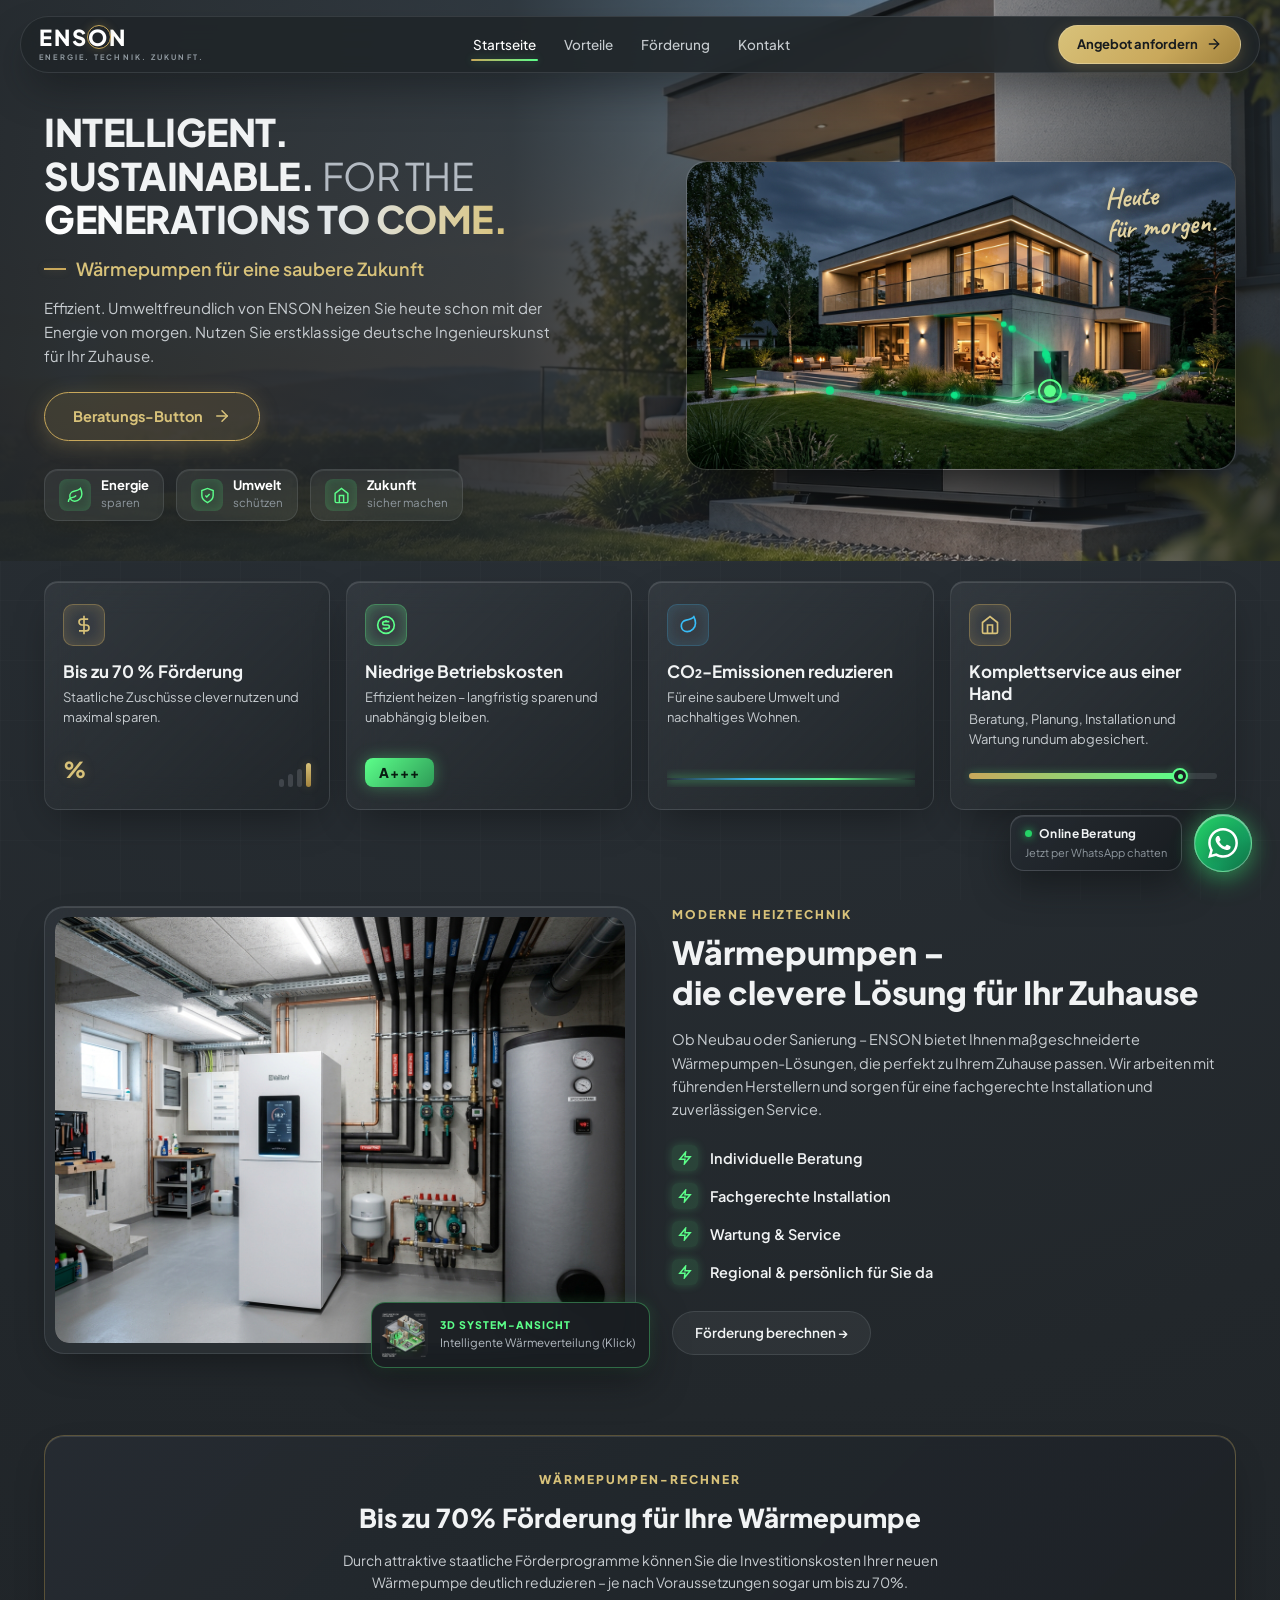
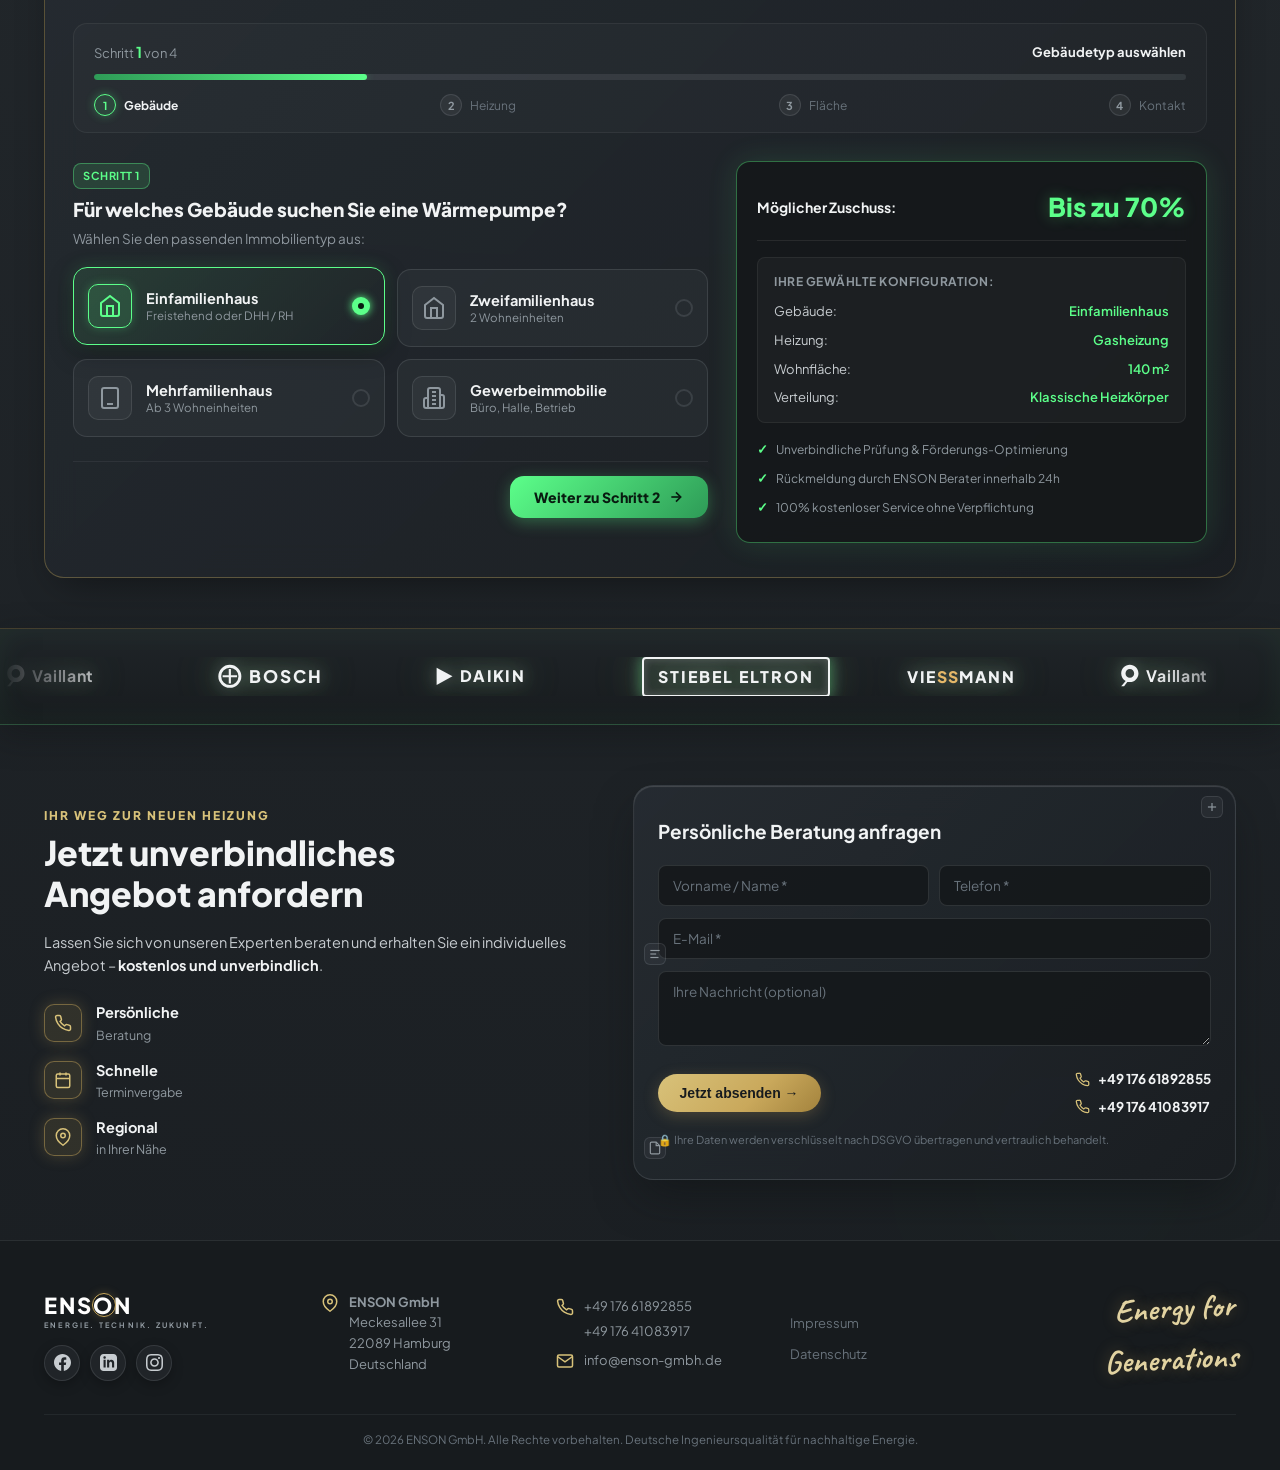
==== commit cd14ab76: "Update project" ====
--- a/index.html
+++ b/index.html
@@ -33,12 +33,10 @@
       </a>
 
       <div class="nav-menu" id="navMenu">
-        <a href="#hero" class="nav-link active">Home</a>
-        <a href="#solutions" class="nav-link">Solutions</a>
-        <a href="#benefits" class="nav-link">Performance</a>
-        <a href="#calculator" class="nav-link">Subsidies</a>
-        <a href="#trust" class="nav-link">About Us</a>
-        <a href="#contact" class="nav-link">Contact</a>
+        <a href="#hero" class="nav-link active">Startseite</a>
+        <a href="#benefits" class="nav-link">Vorteile</a>
+        <a href="#calculator" class="nav-link">Förderung</a>
+        <a href="#contact" class="nav-link">Kontakt</a>
       </div>
 
       <div class="nav-actions">
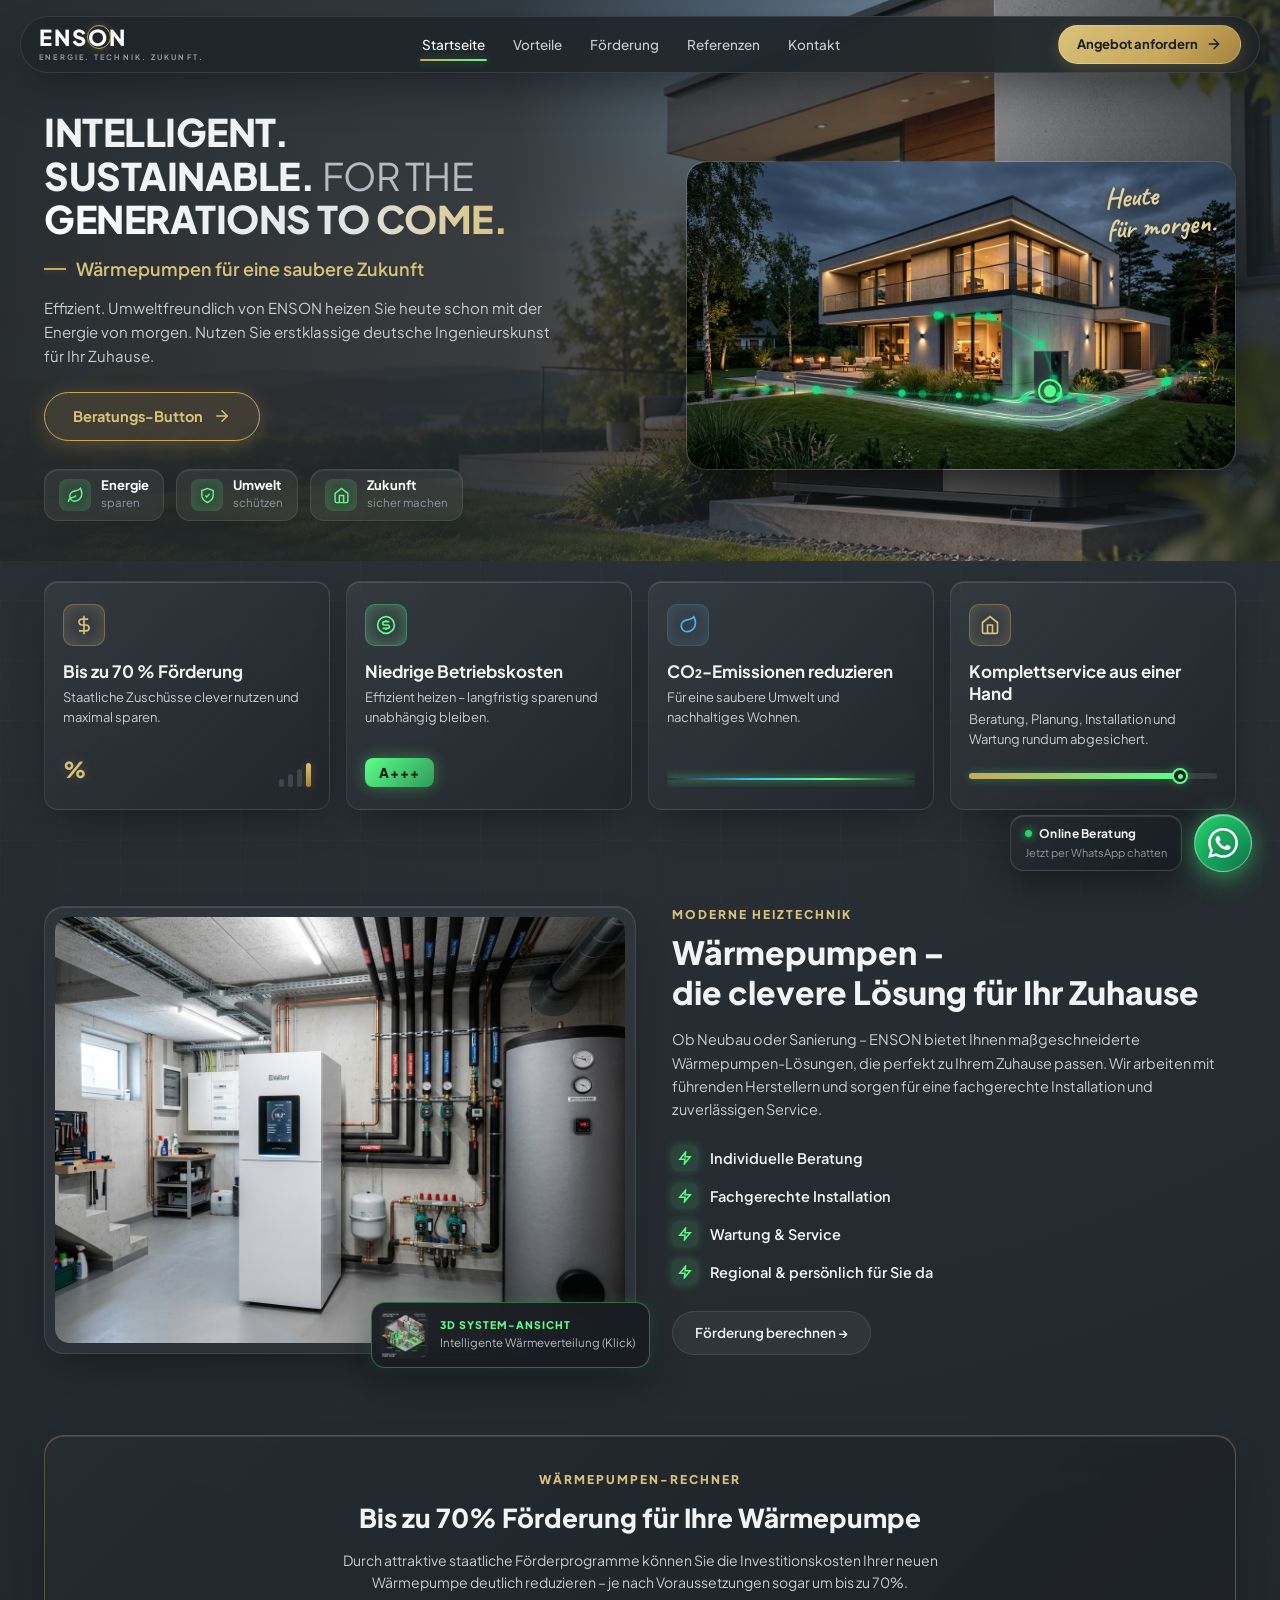
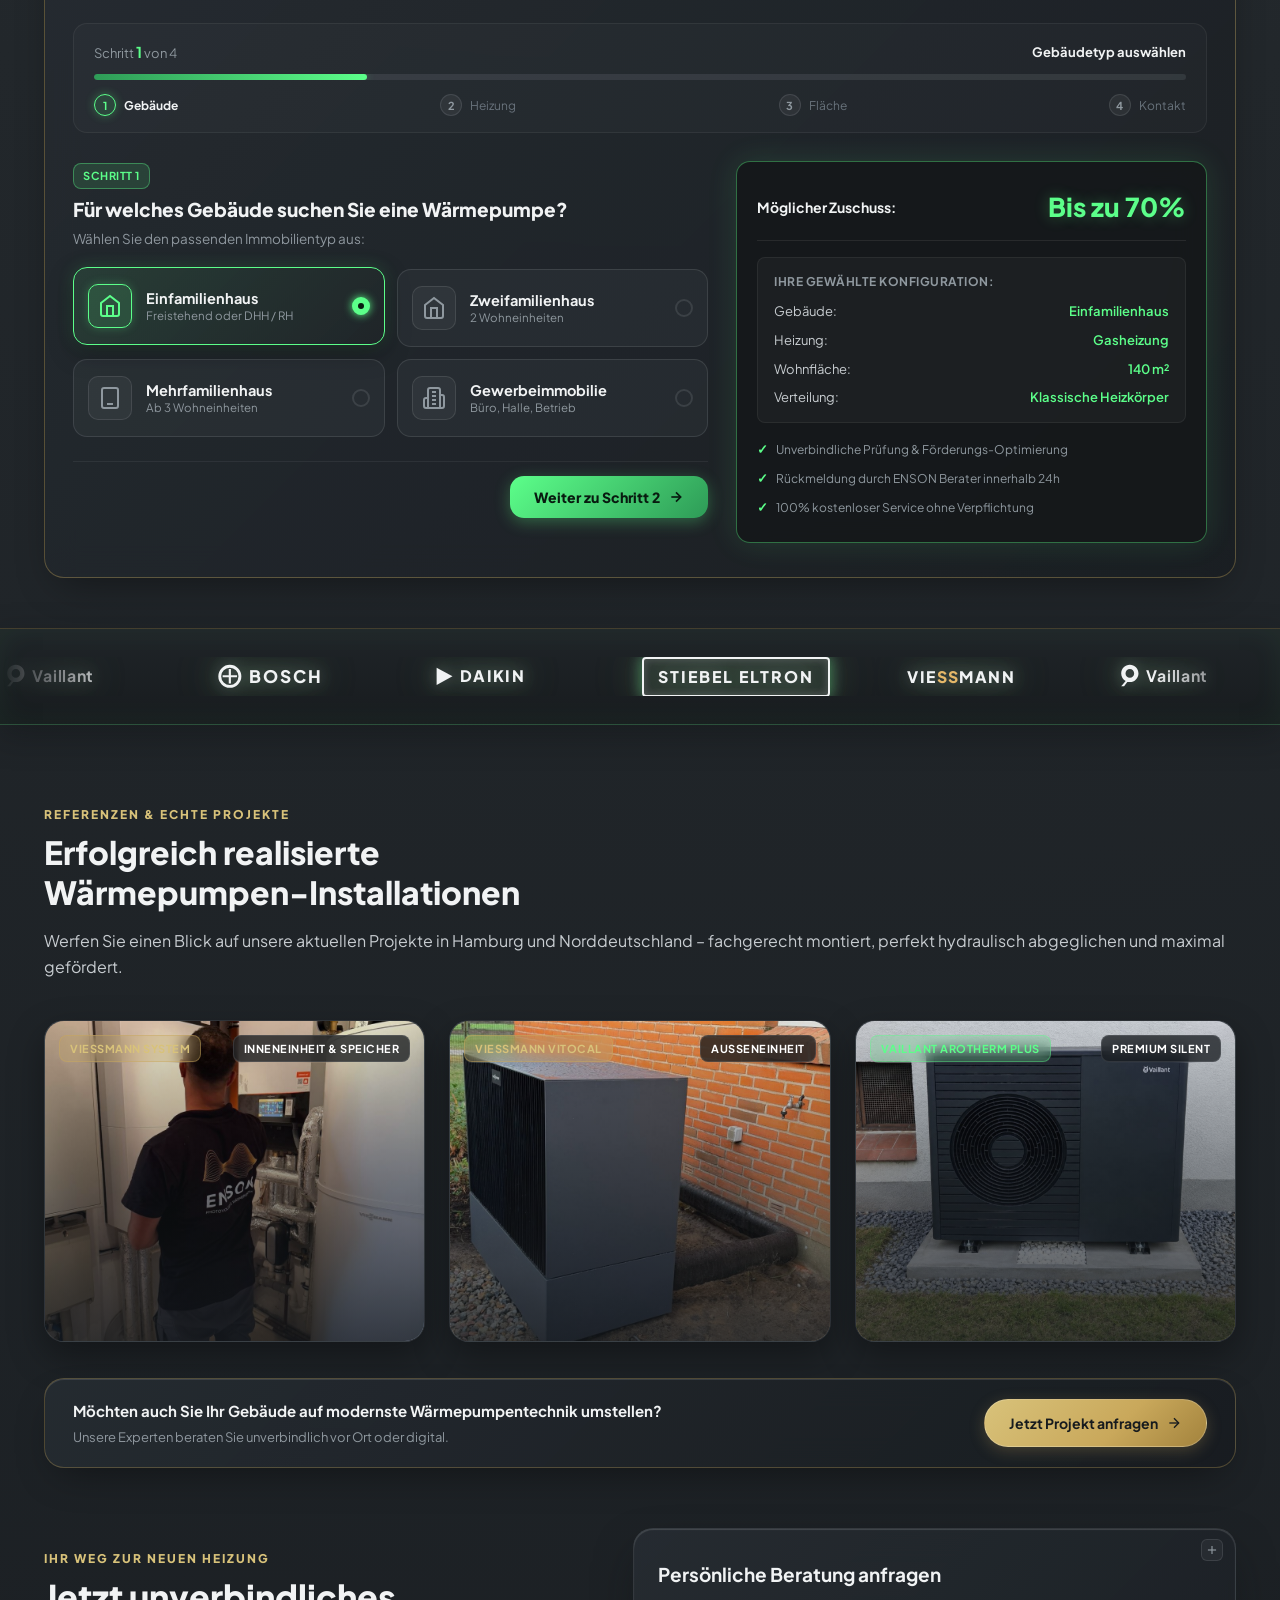
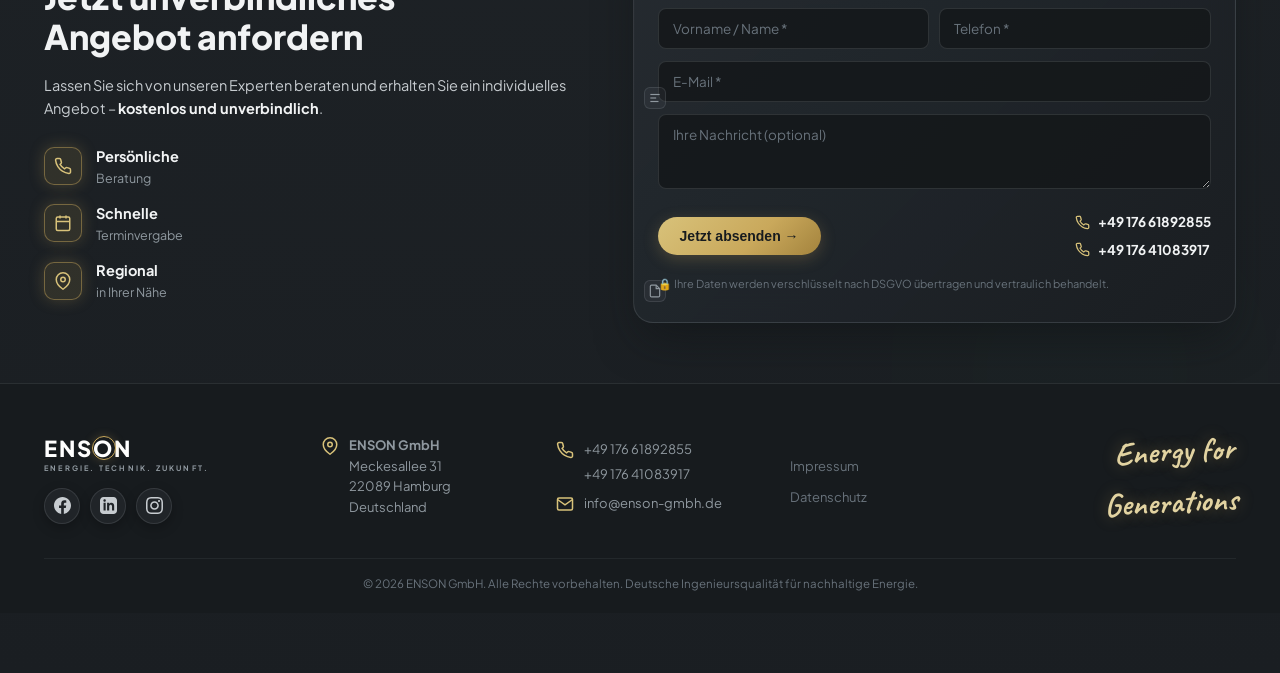
==== commit a97594ec: "Update project" ====
--- a/index.html
+++ b/index.html
@@ -36,6 +36,7 @@
         <a href="#hero" class="nav-link active">Startseite</a>
         <a href="#benefits" class="nav-link">Vorteile</a>
         <a href="#calculator" class="nav-link">Förderung</a>
+        <a href="#projects" class="nav-link">Referenzen</a>
         <a href="#contact" class="nav-link">Kontakt</a>
       </div>
 
@@ -811,7 +812,80 @@
     </div>
   </section>
 
-  <!-- LEAD GENERATION & CONTACT FORM SECTION -->
+  <!-- REALIZED PROJECTS & REFERENCES SECTION (ERFOLGREICHE PROJEKTE) -->
+  <section class="projects-section" id="projects">
+    <div class="container">
+      
+      <!-- Section Header -->
+      <div class="section-header text-center">
+        <span class="section-eyebrow-gold">REFERENZEN & ECHTE PROJEKTE</span>
+        <h2 class="section-heading">
+          Erfolgreich realisierte<br>
+          <span class="text-gradient">Wärmepumpen-Installationen</span>
+        </h2>
+        <p class="section-lead">
+          Werfen Sie einen Blick auf unsere aktuellen Projekte in Hamburg und Norddeutschland – fachgerecht montiert, perfekt hydraulisch abgeglichen und maximal gefördert.
+        </p>
+      </div>
+
+      <!-- Projects Grid (3 Cards) -->
+      <div class="projects-grid">
+        
+        <!-- PROJECT 1: Viessmann Inneneinheit & Speicher -->
+        <div class="project-card glass-card">
+          <div class="project-img-wrap">
+            <img src="assets/images/project-viessmann-indoor.jpg" alt="Viessmann Inneneinheit und Warmwasserspeicher Montage durch ENSON" class="project-img" loading="lazy">
+            <div class="project-overlay"></div>
+            <div class="project-badges-bar">
+              <span class="proj-badge brand-badge">Viessmann System</span>
+              <span class="proj-badge tech-badge">Inneneinheit & Speicher</span>
+            </div>
+          </div>
+        </div>
+
+        <!-- PROJECT 2: Viessmann Außeneinheit Klinkerbau -->
+        <div class="project-card glass-card">
+          <div class="project-img-wrap">
+            <img src="assets/images/project-viessmann-outdoor.jpg" alt="Viessmann Vitocal Außeneinheit an Bestandsimmobilie" class="project-img" loading="lazy">
+            <div class="project-overlay"></div>
+            <div class="project-badges-bar">
+              <span class="proj-badge brand-badge">Viessmann Vitocal</span>
+              <span class="proj-badge tech-badge">Außeneinheit</span>
+            </div>
+          </div>
+        </div>
+
+        <!-- PROJECT 3: Vaillant aroTHERM plus Außengerät -->
+        <div class="project-card glass-card">
+          <div class="project-img-wrap">
+            <img src="assets/images/project-vaillant-outdoor.jpg" alt="Vaillant aroTHERM plus Wärmepumpe auf schallentkoppeltem Fundament" class="project-img" loading="lazy">
+            <div class="project-overlay"></div>
+            <div class="project-badges-bar">
+              <span class="proj-badge brand-badge vaillant">Vaillant aroTHERM plus</span>
+              <span class="proj-badge tech-badge">Premium Silent</span>
+            </div>
+          </div>
+        </div>
+
+      </div>
+
+      <!-- Bottom Reference Action Bar -->
+      <div class="projects-bottom-bar glass-card">
+        <div class="projects-bottom-text">
+          <strong>Möchten auch Sie Ihr Gebäude auf modernste Wärmepumpentechnik umstellen?</strong>
+          <span>Unsere Experten beraten Sie unverbindlich vor Ort oder digital.</span>
+        </div>
+        <a href="#calculator" class="btn-quote" style="padding: 12px 24px; font-size: 14px;">
+          <span>Jetzt Projekt anfragen</span>
+          <svg class="btn-arrow" width="16" height="16" viewBox="0 0 24 24" fill="none" stroke="currentColor" stroke-width="2">
+            <line x1="5" y1="12" x2="19" y2="12"></line>
+            <polyline points="12 5 19 12 12 19"></polyline>
+          </svg>
+        </a>
+      </div>
+
+    </div>
+  <!-- CONTACT SECTION -->
   <section class="contact-section" id="contact">
     <div class="container">
       <div class="contact-grid">
--- a/style.css
+++ b/style.css
@@ -1743,6 +1743,268 @@
   font-weight: 900;
   font-size: 16px;
   letter-spacing: 2px;
+}
+
+/* ==========================================================================
+   REALIZED PROJECTS & REFERENCES SECTION (ERFOLGREICHE INSTALLATIONEN)
+   ========================================================================== */
+.projects-section {
+  position: relative;
+  padding: 80px 0 60px 0;
+  z-index: 10;
+  width: 100%;
+}
+
+.projects-grid {
+  display: grid;
+  grid-template-columns: repeat(3, 1fr);
+  gap: 24px;
+  margin-top: 40px;
+  margin-bottom: 36px;
+}
+
+.project-card {
+  border-radius: var(--radius-lg);
+  background: linear-gradient(180deg, rgba(38, 44, 50, 0.85) 0%, rgba(22, 26, 30, 0.95) 100%);
+  border: 1px solid var(--border-glass);
+  box-shadow: 0 14px 35px rgba(0, 0, 0, 0.35);
+  overflow: hidden;
+  display: flex;
+  flex-direction: column;
+  transition: all 0.35s cubic-bezier(0.16, 1, 0.3, 1);
+}
+
+.project-card:hover {
+  transform: translateY(-6px);
+  border-color: rgba(92, 255, 138, 0.35);
+  box-shadow: 0 20px 45px rgba(0, 0, 0, 0.5), 0 0 25px rgba(92, 255, 138, 0.12);
+}
+
+.project-img-wrap {
+  position: relative;
+  width: 100%;
+  height: 320px;
+  overflow: hidden;
+  background: #14171a;
+}
+
+.project-img {
+  width: 100%;
+  height: 100%;
+  object-fit: cover;
+  object-position: center;
+  transition: transform 0.6s cubic-bezier(0.16, 1, 0.3, 1);
+}
+
+.project-card:hover .project-img {
+  transform: scale(1.06);
+}
+
+.project-overlay {
+  position: absolute;
+  inset: 0;
+  background: linear-gradient(180deg, rgba(0, 0, 0, 0.1) 0%, rgba(20, 24, 28, 0.8) 100%);
+  pointer-events: none;
+}
+
+.project-badges-bar {
+  position: absolute;
+  top: 14px;
+  left: 14px;
+  right: 14px;
+  display: flex;
+  justify-content: space-between;
+  align-items: center;
+  gap: 8px;
+  z-index: 2;
+  flex-wrap: wrap;
+}
+
+.proj-badge {
+  display: inline-block;
+  font-size: 11px;
+  font-weight: 700;
+  padding: 4px 10px;
+  border-radius: var(--radius-sm);
+  backdrop-filter: blur(8px);
+  -webkit-backdrop-filter: blur(8px);
+  text-transform: uppercase;
+  letter-spacing: 0.5px;
+}
+
+.proj-badge.brand-badge {
+  background: rgba(201, 168, 91, 0.22);
+  border: 1px solid var(--border-gold);
+  color: var(--gold-accent);
+}
+
+.proj-badge.brand-badge.vaillant {
+  background: rgba(92, 255, 138, 0.18);
+  border-color: var(--border-neon);
+  color: var(--neon-green);
+}
+
+.proj-badge.tech-badge {
+  background: rgba(20, 24, 28, 0.75);
+  border: 1px solid var(--border-glass);
+  color: #ffffff;
+}
+
+.project-content {
+  padding: 22px 20px;
+  display: flex;
+  flex-direction: column;
+  flex: 1;
+}
+
+.project-status-indicator {
+  display: flex;
+  align-items: center;
+  gap: 7px;
+  margin-bottom: 10px;
+}
+
+.status-pulse-dot {
+  width: 7px;
+  height: 7px;
+  border-radius: 50%;
+  background: var(--neon-green);
+  box-shadow: 0 0 8px var(--neon-green);
+  animation: dotPulse 2s infinite ease-in-out;
+}
+
+.status-text {
+  font-size: 11.5px;
+  font-weight: 700;
+  color: var(--neon-green);
+  letter-spacing: 0.2px;
+}
+
+.project-title {
+  font-size: 18px;
+  font-weight: 800;
+  color: var(--text-heading);
+  line-height: 1.3;
+  margin: 0 0 8px 0;
+  transition: color 0.3s ease;
+}
+
+.project-card:hover .project-title {
+  color: #ffffff;
+}
+
+.project-desc {
+  font-size: 13px;
+  color: var(--text-body);
+  line-height: 1.55;
+  margin: 0 0 16px 0;
+  flex: 1;
+}
+
+.project-meta-grid {
+  display: grid;
+  grid-template-columns: repeat(2, 1fr);
+  gap: 8px;
+  padding-top: 14px;
+  border-top: 1px solid rgba(255, 255, 255, 0.06);
+  background: rgba(255, 255, 255, 0.02);
+  border-radius: var(--radius-sm);
+  padding: 10px 12px;
+}
+
+.meta-item {
+  display: flex;
+  flex-direction: column;
+  gap: 2px;
+}
+
+.meta-label {
+  font-size: 10.5px;
+  text-transform: uppercase;
+  color: var(--text-muted);
+  font-weight: 700;
+  letter-spacing: 0.4px;
+}
+
+.meta-val {
+  font-size: 12px;
+  color: var(--text-heading);
+  font-weight: 600;
+}
+
+.meta-val.highlight-green {
+  color: var(--neon-green);
+}
+
+.meta-val.highlight-gold {
+  color: var(--gold-accent);
+}
+
+/* Bottom Reference Bar */
+.projects-bottom-bar {
+  display: flex;
+  align-items: center;
+  justify-content: space-between;
+  gap: 20px;
+  padding: 20px 28px;
+  border-radius: var(--radius-lg);
+  border: 1px solid rgba(201, 168, 91, 0.3);
+  background: linear-gradient(135deg, rgba(38, 44, 50, 0.9) 0%, rgba(24, 28, 32, 0.95) 100%);
+  flex-wrap: wrap;
+}
+
+.projects-bottom-text {
+  display: flex;
+  flex-direction: column;
+  gap: 4px;
+}
+
+.projects-bottom-text strong {
+  font-size: 15px;
+  color: var(--text-heading);
+}
+
+.projects-bottom-text span {
+  font-size: 13px;
+  color: var(--text-muted);
+}
+
+/* Projects Section Responsive */
+@media (max-width: 991px) {
+  .projects-grid {
+    grid-template-columns: repeat(2, 1fr);
+    gap: 20px;
+  }
+}
+
+@media (max-width: 768px) {
+  .projects-section {
+    padding: 50px 0 40px 0;
+  }
+  
+  .projects-grid {
+    grid-template-columns: 1fr;
+    gap: 18px;
+    margin-top: 24px;
+    margin-bottom: 24px;
+  }
+  
+  .project-img-wrap {
+    height: 220px;
+  }
+  
+  .projects-bottom-bar {
+    padding: 18px 16px;
+    flex-direction: column;
+    align-items: stretch;
+    text-align: center;
+    gap: 14px;
+  }
+  
+  .projects-bottom-bar .btn-quote {
+    justify-content: center;
+    width: 100%;
+  }
 }
 
 /* ==========================================================================
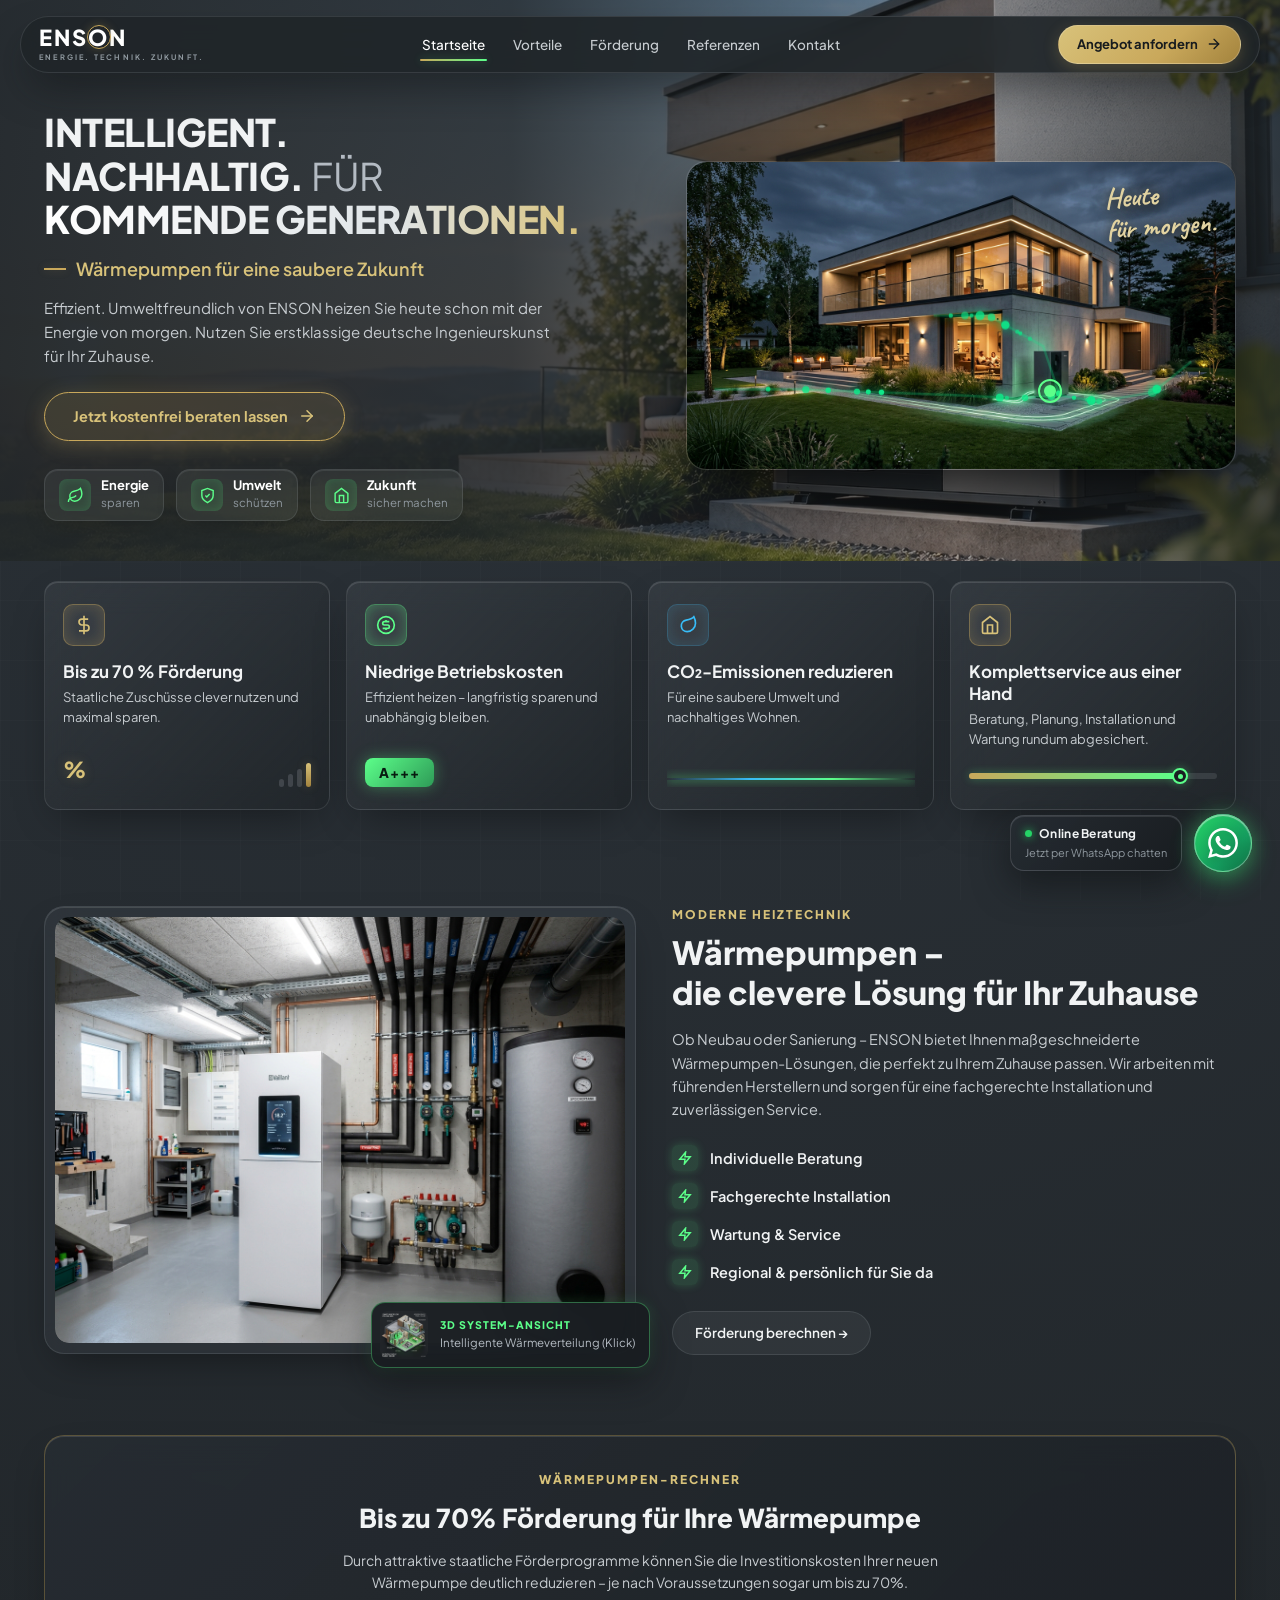
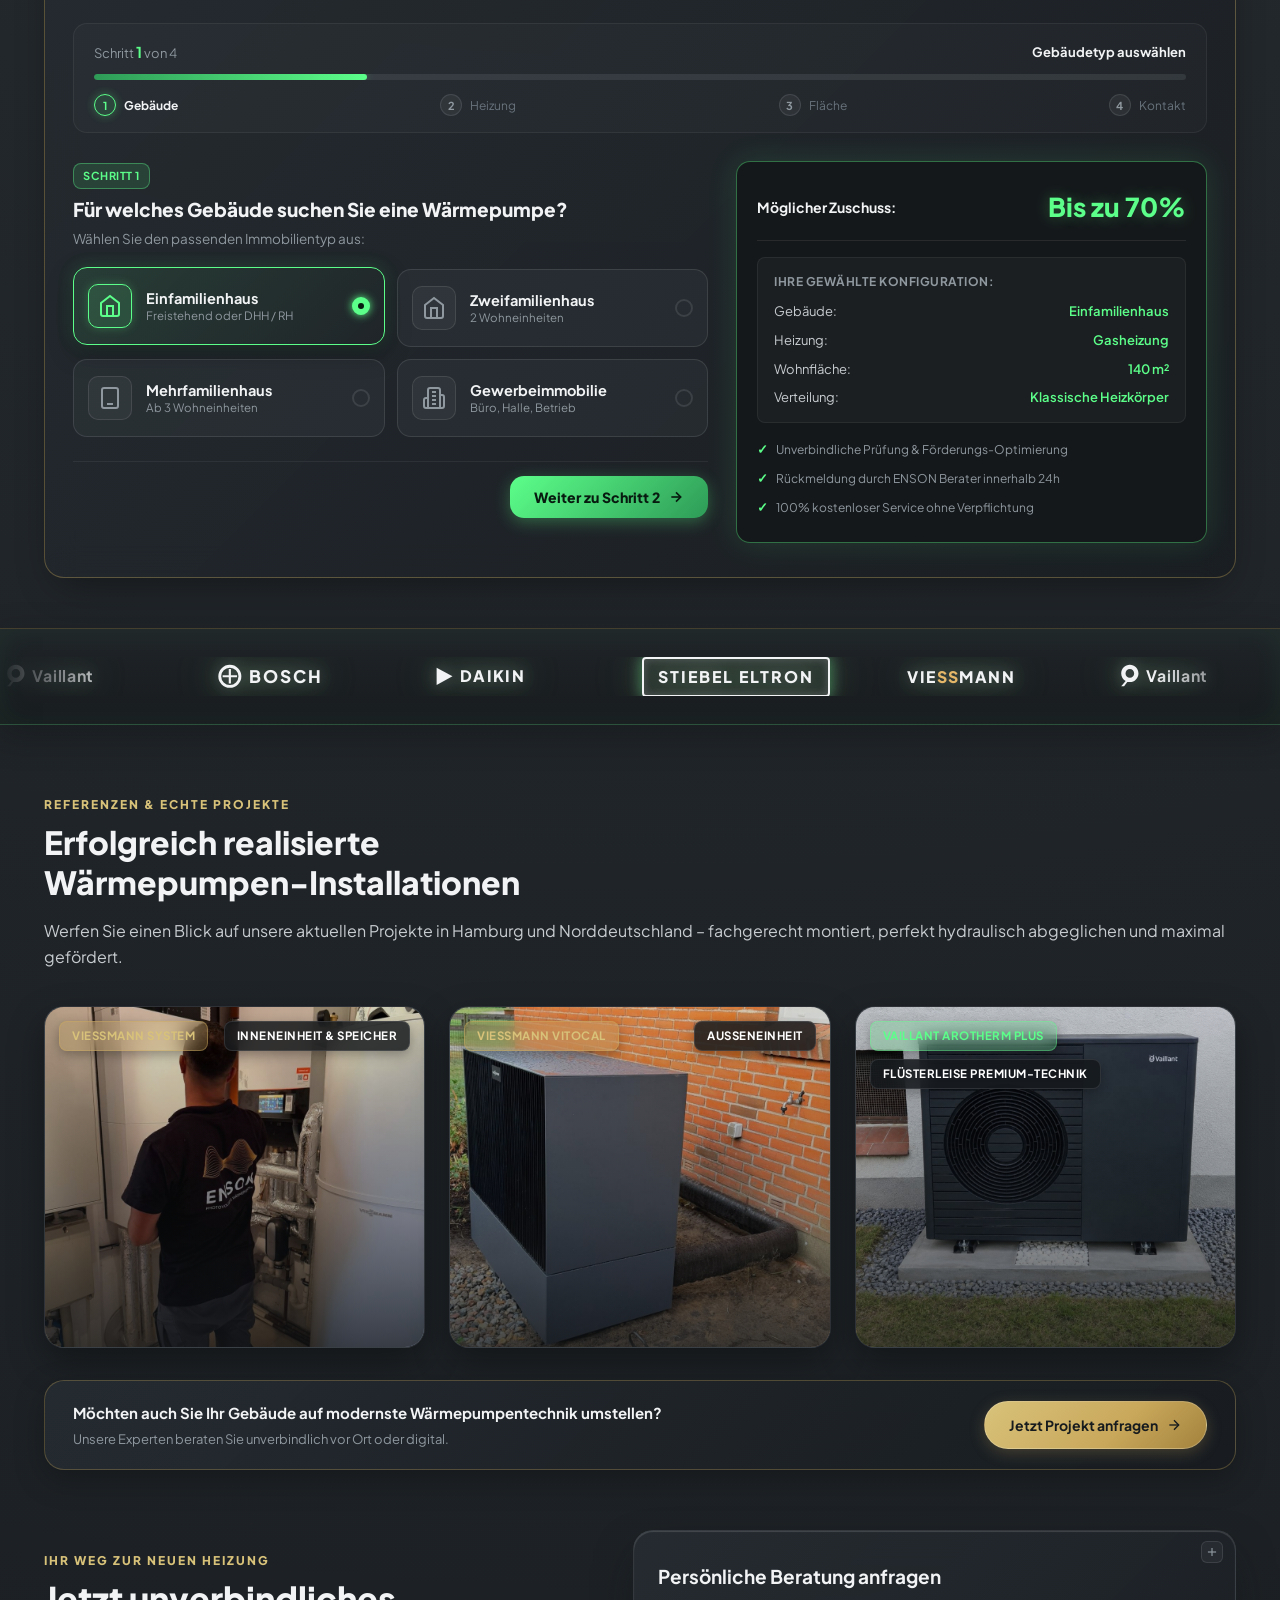
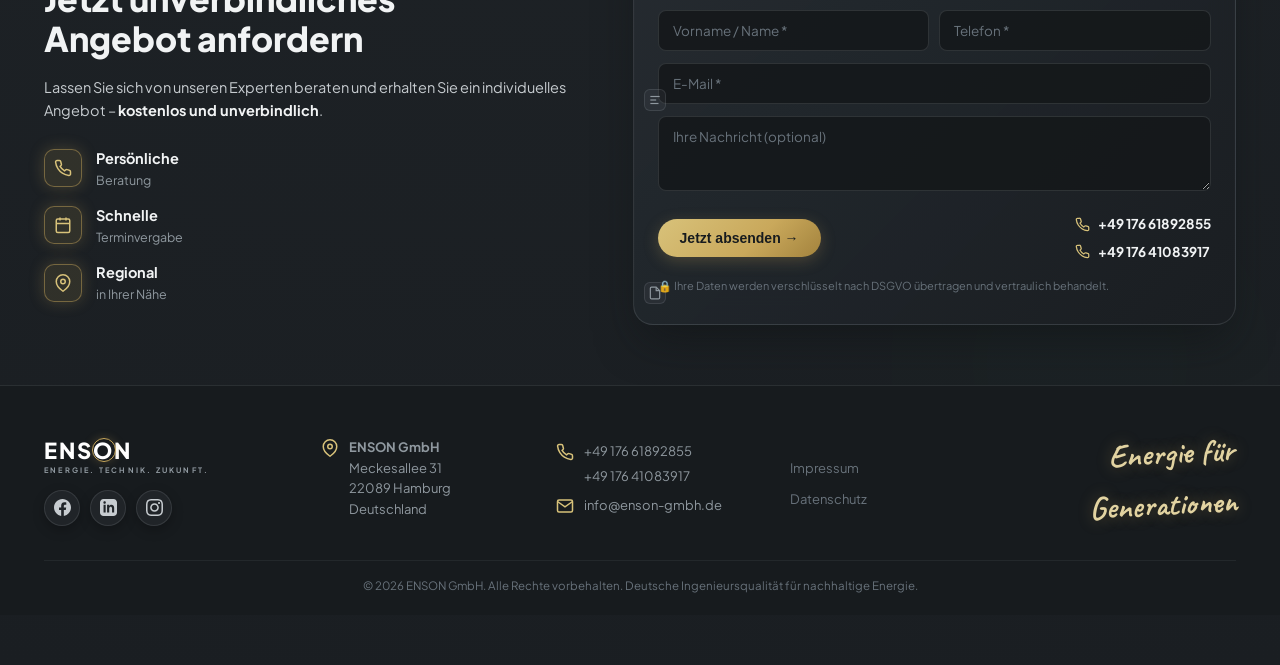
==== commit 223bf6f0: "Update project" ====
--- a/index.html
+++ b/index.html
@@ -1,18 +1,24 @@
 <!DOCTYPE html>
 <html lang="de">
+
 <head>
   <meta charset="UTF-8">
   <meta name="viewport" content="width=device-width, initial-scale=1.0, maximum-scale=5.0">
   <title>ENSON | Intelligente Wärmepumpen & Nachhaltige Energielösungen</title>
-  <meta name="description" content="ENSON - Ihr Experte für moderne Wärmepumpen in Deutschland. Bis zu 70% staatliche Förderung, niedrigste Betriebskosten und Komplettservice aus einer Hand.">
-  
+  <meta name="description"
+    content="ENSON - Ihr Experte für moderne Wärmepumpen in Deutschland. Bis zu 70% staatliche Förderung, niedrigste Betriebskosten und Komplettservice aus einer Hand.">
+  <meta name="referrer" content="strict-origin-when-cross-origin">
+
   <!-- Google Fonts: Plus Jakarta Sans & Caveat -->
   <link rel="preconnect" href="https://fonts.googleapis.com">
   <link rel="preconnect" href="https://fonts.gstatic.com" crossorigin>
-  <link href="https://fonts.googleapis.com/css2?family=Caveat:wght@600;700&family=Plus+Jakarta+Sans:ital,wght@0,300;0,400;0,500;0,600;0,700;0,800;1,400&display=swap" rel="stylesheet">
-  
+  <link
+    href="https://fonts.googleapis.com/css2?family=Caveat:wght@600;700&family=Plus+Jakarta+Sans:ital,wght@0,300;0,400;0,500;0,600;0,700;0,800;1,400&display=swap"
+    rel="stylesheet">
+
   <link rel="stylesheet" href="style.css">
 </head>
+
 <body>
 
   <!-- Background Ambient Glows & Grid Layer -->
@@ -43,7 +49,8 @@
       <div class="nav-actions">
         <a href="#calculator" class="btn-quote">
           <span>Angebot anfordern</span>
-          <svg class="btn-arrow" width="16" height="16" viewBox="0 0 24 24" fill="none" stroke="currentColor" stroke-width="2" stroke-linecap="round" stroke-linejoin="round">
+          <svg class="btn-arrow" width="16" height="16" viewBox="0 0 24 24" fill="none" stroke="currentColor"
+            stroke-width="2" stroke-linecap="round" stroke-linejoin="round">
             <line x1="5" y1="12" x2="19" y2="12"></line>
             <polyline points="12 5 19 12 12 19"></polyline>
           </svg>
@@ -61,13 +68,13 @@
   <section class="hero-section" id="hero">
     <div class="container">
       <div class="hero-container">
-        
+
         <!-- HERO LEFT CONTENT -->
         <div class="hero-left">
           <h1 class="hero-headline">
             INTELLIGENT.<br>
-            SUSTAINABLE. <span class="hero-hl-sub">FOR THE</span><br>
-            <span class="gradient-text">GENERATIONS TO COME.</span>
+            NACHHALTIG. <span class="hero-hl-sub">FÜR</span><br>
+            <span class="gradient-text">KOMMENDE GENERATIONEN.</span>
           </h1>
 
           <div class="hero-subline-gold">
@@ -75,13 +82,15 @@
           </div>
 
           <p class="hero-description">
-            Effizient. Umweltfreundlich von ENSON heizen Sie heute schon mit der Energie von morgen. Nutzen Sie erstklassige deutsche Ingenieurskunst für Ihr Zuhause.
+            Effizient. Umweltfreundlich von ENSON heizen Sie heute schon mit der Energie von morgen. Nutzen Sie
+            erstklassige deutsche Ingenieurskunst für Ihr Zuhause.
           </p>
 
           <div class="hero-cta-group">
             <a href="#contact" class="btn-hero-glass">
-              <span>Beratungs-Button</span>
-              <svg width="18" height="18" viewBox="0 0 24 24" fill="none" stroke="currentColor" stroke-width="2" stroke-linecap="round" stroke-linejoin="round">
+              <span>Jetzt kostenfrei beraten lassen</span>
+              <svg width="18" height="18" viewBox="0 0 24 24" fill="none" stroke="currentColor" stroke-width="2"
+                stroke-linecap="round" stroke-linejoin="round">
                 <line x1="5" y1="12" x2="19" y2="12"></line>
                 <polyline points="12 5 19 12 12 19"></polyline>
               </svg>
@@ -93,8 +102,8 @@
             <div class="benefit-pill glass-card">
               <div class="pill-icon neon-leaf">
                 <svg viewBox="0 0 24 24" fill="none" stroke="currentColor" stroke-width="2">
-                  <path d="M11 20A7 7 0 0 1 9.8 6.1C15.5 5 17 4.48 19 2c1 2 2 4.18 2 8 0 5.5-4.78 10-10 10Z"/>
-                  <path d="M2 21c0-3 1.85-5.36 5.08-6C9.5 14.52 12 13 13 12"/>
+                  <path d="M11 20A7 7 0 0 1 9.8 6.1C15.5 5 17 4.48 19 2c1 2 2 4.18 2 8 0 5.5-4.78 10-10 10Z" />
+                  <path d="M2 21c0-3 1.85-5.36 5.08-6C9.5 14.52 12 13 13 12" />
                 </svg>
               </div>
               <div class="pill-text">
@@ -106,8 +115,8 @@
             <div class="benefit-pill glass-card">
               <div class="pill-icon neon-protect">
                 <svg viewBox="0 0 24 24" fill="none" stroke="currentColor" stroke-width="2">
-                  <path d="M12 22s8-4 8-10V5l-8-3-8 3v7c0 6 8 10 8 10z"/>
-                  <path d="m9 12 2 2 4-4"/>
+                  <path d="M12 22s8-4 8-10V5l-8-3-8 3v7c0 6 8 10 8 10z" />
+                  <path d="m9 12 2 2 4-4" />
                 </svg>
               </div>
               <div class="pill-text">
@@ -119,8 +128,8 @@
             <div class="benefit-pill glass-card">
               <div class="pill-icon neon-shield">
                 <svg viewBox="0 0 24 24" fill="none" stroke="currentColor" stroke-width="2">
-                  <path d="M3 9l9-7 9 7v11a2 2 0 0 1-2 2H5a2 2 0 0 1-2-2z"/>
-                  <polyline points="9 22 9 12 15 12 15 22"/>
+                  <path d="M3 9l9-7 9 7v11a2 2 0 0 1-2 2H5a2 2 0 0 1-2-2z" />
+                  <polyline points="9 22 9 12 15 12 15 22" />
                 </svg>
               </div>
               <div class="pill-text">
@@ -135,8 +144,9 @@
         <!-- HERO RIGHT VISUAL -->
         <div class="hero-right">
           <div class="hero-image-wrapper">
-            <img src="assets/images/hero-house.jpg" alt="Modernes deutsches Haus mit ENSON Wärmepumpe" class="hero-main-img">
-            
+            <img src="assets/images/hero-house.jpg" alt="Modernes deutsches Haus mit ENSON Wärmepumpe"
+              class="hero-main-img">
+
             <!-- Animated Energy Flow Lines Canvas -->
             <canvas id="energyCanvas" class="energy-flow-canvas"></canvas>
 
@@ -166,7 +176,7 @@
   <section class="benefits-section" id="benefits">
     <div class="container">
       <div class="benefit-cards-grid">
-        
+
         <!-- CARD 1: FÖRDERUNG -->
         <div class="benefit-card glass-card">
           <div class="card-icon-wrap">
@@ -179,7 +189,7 @@
           </div>
           <h3 class="card-title">Bis zu 70 % Förderung</h3>
           <p class="card-desc">Staatliche Zuschüsse clever nutzen und maximal sparen.</p>
-          
+
           <div class="card-visual-element subsidy-element">
             <div class="percent-badge-gold">%</div>
             <div class="mini-bar-chart">
@@ -205,7 +215,7 @@
           </div>
           <h3 class="card-title">Niedrige Betriebskosten</h3>
           <p class="card-desc">Effizient heizen – langfristig sparen und unabhängig bleiben.</p>
-          
+
           <div class="card-visual-element">
             <div class="efficiency-badge-green">
               <span>A+++</span>
@@ -224,7 +234,7 @@
           </div>
           <h3 class="card-title">CO₂-Emissionen reduzieren</h3>
           <p class="card-desc">Für eine saubere Umwelt und nachhaltiges Wohnen.</p>
-          
+
           <div class="card-visual-element wave-container">
             <div class="energy-glow-wave"></div>
           </div>
@@ -242,7 +252,7 @@
           </div>
           <h3 class="card-title">Komplettservice aus einer Hand</h3>
           <p class="card-desc">Beratung, Planung, Installation und Wartung rundum abgesichert.</p>
-          
+
           <div class="card-visual-element service-element">
             <div class="progress-bar-slider">
               <div class="slider-fill"></div>
@@ -261,14 +271,15 @@
   <section class="solutions-section" id="solutions">
     <div class="container">
       <div class="solutions-grid">
-        
+
         <!-- LEFT: INDOOR INSTALLATION & 3D CUTAWAY VISUAL -->
         <div class="solutions-left">
           <div class="indoor-visual-card glass-card">
             <div class="image-frame-indoor">
-              <img src="assets/images/indoor-room.jpg" alt="Fachgerechte Wärmepumpen Inneninstallation" class="indoor-main-img">
-            </div>
-            
+              <img src="assets/images/indoor-room.jpg" alt="Fachgerechte Wärmepumpen Inneninstallation"
+                class="indoor-main-img">
+            </div>
+
             <!-- Floating 3D House Cutaway Badge -->
             <div class="cutaway-floating-badge glass-card" id="cutawayTrigger">
               <img src="assets/images/house-3d-model.jpg" alt="3D Smart Heating Visualisierung" class="cutaway-thumb">
@@ -289,7 +300,9 @@
           </h2>
 
           <p class="solutions-lead-text">
-            Ob Neubau oder Sanierung – ENSON bietet Ihnen maßgeschneiderte Wärmepumpen-Lösungen, die perfekt zu Ihrem Zuhause passen. Wir arbeiten mit führenden Herstellern und sorgen für eine fachgerechte Installation und zuverlässigen Service.
+            Ob Neubau oder Sanierung – ENSON bietet Ihnen maßgeschneiderte Wärmepumpen-Lösungen, die perfekt zu Ihrem
+            Zuhause passen. Wir arbeiten mit führenden Herstellern und sorgen für eine fachgerechte Installation und
+            zuverlässigen Service.
           </p>
 
           <div class="service-features-list">
@@ -346,12 +359,13 @@
   <section class="calculator-section" id="calculator">
     <div class="container">
       <div class="calc-card glass-card">
-        
+
         <!-- Header -->
         <div class="calc-header">
           <span class="section-eyebrow-gold">Wärmepumpen-Rechner</span>
           <h2 class="calc-title">Bis zu 70% Förderung für Ihre Wärmepumpe</h2>
-          <p class="calc-desc">Durch attraktive staatliche Förderprogramme können Sie die Investitionskosten Ihrer neuen Wärmepumpe deutlich reduzieren – je nach Voraussetzungen sogar um bis zu 70%.</p>
+          <p class="calc-desc">Durch attraktive staatliche Förderprogramme können Sie die Investitionskosten Ihrer neuen
+            Wärmepumpe deutlich reduzieren – je nach Voraussetzungen sogar um bis zu 70%.</p>
         </div>
 
         <!-- Wizard Progress Bar -->
@@ -385,7 +399,7 @@
 
         <form class="calc-interactive-grid" id="subsidyInquiryForm" novalidate>
           <div class="calc-inputs">
-            
+
             <!-- STEP 1: Gebäudeart -->
             <div class="calc-step active" data-step="1">
               <div class="calc-step-header">
@@ -487,7 +501,9 @@
                 <button type="button" class="calc-choice-card active" data-val="Gasheizung">
                   <div class="choice-icon">
                     <svg width="24" height="24" viewBox="0 0 24 24" fill="none" stroke="currentColor" stroke-width="2">
-                      <path d="M8.5 14.5A2.5 2.5 0 0 0 11 12c0-1.38-.5-2-1-3-1.072-2.143-.224-4.054 2-6 .5 2.5 2 4.9 4 6.5 2 1.6 3 3.5 3 5.5a7 7 0 1 1-14 0c0-1.153.433-2.294 1-3a2.5 2.5 0 0 0 2.5 2.5z"></path>
+                      <path
+                        d="M8.5 14.5A2.5 2.5 0 0 0 11 12c0-1.38-.5-2-1-3-1.072-2.143-.224-4.054 2-6 .5 2.5 2 4.9 4 6.5 2 1.6 3 3.5 3 5.5a7 7 0 1 1-14 0c0-1.153.433-2.294 1-3a2.5 2.5 0 0 0 2.5 2.5z">
+                      </path>
                     </svg>
                   </div>
                   <div class="choice-info">
@@ -589,7 +605,8 @@
                 <div class="calc-options-grid two-col" id="calcHeatDistribution">
                   <button type="button" class="calc-choice-card active" data-val="Klassische Heizkörper">
                     <div class="choice-icon">
-                      <svg width="24" height="24" viewBox="0 0 24 24" fill="none" stroke="currentColor" stroke-width="2">
+                      <svg width="24" height="24" viewBox="0 0 24 24" fill="none" stroke="currentColor"
+                        stroke-width="2">
                         <rect x="3" y="4" width="18" height="16" rx="2"></rect>
                         <line x1="7" y1="4" x2="7" y2="20"></line>
                         <line x1="12" y1="4" x2="12" y2="20"></line>
@@ -605,7 +622,8 @@
 
                   <button type="button" class="calc-choice-card" data-val="Fußbodenheizung">
                     <div class="choice-icon">
-                      <svg width="24" height="24" viewBox="0 0 24 24" fill="none" stroke="currentColor" stroke-width="2">
+                      <svg width="24" height="24" viewBox="0 0 24 24" fill="none" stroke="currentColor"
+                        stroke-width="2">
                         <path d="M2 12h4c1.1 0 2 .9 2 2v2c0 1.1.9 2 2 2h4c1.1 0 2-.9 2-2v-2c0-1.1.9-2 2-2h4"></path>
                         <path d="M2 6h4c1.1 0 2 .9 2 2v2c0 1.1.9 2 2 2h4c1.1 0 2-.9 2-2V8c0-1.1.9-2 2-2h4"></path>
                       </svg>
@@ -642,25 +660,28 @@
               <div class="calc-step-header">
                 <span class="step-tag success">Letzter Schritt</span>
                 <h3 class="calc-step-title">Wohin dürfen wir Ihre kostenlose Auswertung senden?</h3>
-                <p class="calc-step-desc">Ein ENSON Energieberater prüft Ihre Angaben und meldet sich innerhalb von 24h:</p>
+                <p class="calc-step-desc">Ein ENSON Energieberater prüft Ihre Angaben und meldet sich innerhalb von 24h:
+                </p>
               </div>
 
               <div class="calc-fields-grid">
                 <div class="calc-field">
                   <label class="field-label">Vor- und Nachname *</label>
-                  <input type="text" id="calcUserName" class="calc-input" placeholder="z. B. Max Mustermann" required>
+                  <input type="text" id="calcUserName" class="calc-input" placeholder="z. B. Max Mustermann" autocomplete="name" required>
                 </div>
                 <div class="calc-field">
                   <label class="field-label">Telefonnummer (für Rückfragen) *</label>
-                  <input type="tel" id="calcUserPhone" class="calc-input" placeholder="z. B. +49 176 12345678" required>
+                  <input type="tel" id="calcUserPhone" class="calc-input" placeholder="z. B. +49 176 12345678" autocomplete="tel" required>
                 </div>
                 <div class="calc-field full-width">
                   <label class="field-label">E-Mail-Adresse *</label>
-                  <input type="email" id="calcUserEmail" class="calc-input" placeholder="z. B. name@beispiel.de" required>
+                  <input type="email" id="calcUserEmail" class="calc-input" placeholder="z. B. name@beispiel.de" autocomplete="email"
+                    required>
                 </div>
                 <div class="calc-field full-width">
                   <label class="field-label">Ihre Nachricht / Besonderheiten (optional)</label>
-                  <textarea id="calcUserMsg" class="calc-textarea" rows="2" placeholder="z. B. Gewünschter Installationstermin, Baujahr des Hauses..."></textarea>
+                  <textarea id="calcUserMsg" class="calc-textarea" rows="2"
+                    placeholder="z. B. Gewünschter Installationstermin, Baujahr des Hauses..."></textarea>
                 </div>
               </div>
 
@@ -737,27 +758,31 @@
   <section class="trust-strip" id="trust">
     <div class="trust-marquee-wrapper">
       <div class="trust-marquee-track">
-        
+
         <!-- LOGO SET 1 -->
         <div class="partner-logo-item">
           <svg class="partner-svg" viewBox="0 0 200 50" fill="currentColor">
-            <path d="M22 8c-6.6 0-12 5.4-12 12 0 4.5 2.5 8.4 6.2 10.4L10 38h4l4.5-6.2c1.1.2 2.3.2 3.5.2 6.6 0 12-5.4 12-12S28.6 8 22 8zm0 18c-3.3 0-6-2.7-6-6s2.7-6 6-6 6 2.7 6 6-2.7 6-6 6z"/>
-            <text x="45" y="32" font-family="'Plus Jakarta Sans', sans-serif" font-weight="700" font-size="22" letter-spacing="1">Vaillant</text>
+            <path
+              d="M22 8c-6.6 0-12 5.4-12 12 0 4.5 2.5 8.4 6.2 10.4L10 38h4l4.5-6.2c1.1.2 2.3.2 3.5.2 6.6 0 12-5.4 12-12S28.6 8 22 8zm0 18c-3.3 0-6-2.7-6-6s2.7-6 6-6 6 2.7 6 6-2.7 6-6 6z" />
+            <text x="45" y="32" font-family="'Plus Jakarta Sans', sans-serif" font-weight="700" font-size="22"
+              letter-spacing="1">Vaillant</text>
           </svg>
         </div>
 
         <div class="partner-logo-item">
           <svg class="partner-svg" viewBox="0 0 200 50" fill="currentColor">
-            <circle cx="22" cy="24" r="14" fill="none" stroke="currentColor" stroke-width="4"/>
-            <path d="M12 24h20M22 14v20" stroke="currentColor" stroke-width="3"/>
-            <text x="48" y="33" font-family="'Plus Jakarta Sans', sans-serif" font-weight="800" font-size="24" letter-spacing="3">BOSCH</text>
+            <circle cx="22" cy="24" r="14" fill="none" stroke="currentColor" stroke-width="4" />
+            <path d="M12 24h20M22 14v20" stroke="currentColor" stroke-width="3" />
+            <text x="48" y="33" font-family="'Plus Jakarta Sans', sans-serif" font-weight="800" font-size="24"
+              letter-spacing="3">BOSCH</text>
           </svg>
         </div>
 
         <div class="partner-logo-item">
           <svg class="partner-svg" viewBox="0 0 200 50" fill="currentColor">
-            <polygon points="12,12 34,24 12,36" fill="currentColor"/>
-            <text x="44" y="32" font-family="'Plus Jakarta Sans', sans-serif" font-weight="800" font-size="22" letter-spacing="2">DAIKIN</text>
+            <polygon points="12,12 34,24 12,36" fill="currentColor" />
+            <text x="44" y="32" font-family="'Plus Jakarta Sans', sans-serif" font-weight="800" font-size="22"
+              letter-spacing="2">DAIKIN</text>
           </svg>
         </div>
 
@@ -769,30 +794,35 @@
 
         <div class="partner-logo-item">
           <svg class="partner-svg" viewBox="0 0 200 50" fill="currentColor">
-            <text x="10" y="33" font-family="'Plus Jakarta Sans', sans-serif" font-weight="900" font-size="22" letter-spacing="2">VIE<tspan fill="#e5b869">SS</tspan>MANN</text>
+            <text x="10" y="33" font-family="'Plus Jakarta Sans', sans-serif" font-weight="900" font-size="22"
+              letter-spacing="2">VIE<tspan fill="#e5b869">SS</tspan>MANN</text>
           </svg>
         </div>
 
         <!-- LOGO SET 2 (DUPLICATE FOR SEAMLESS INFINITE LOOP) -->
         <div class="partner-logo-item">
           <svg class="partner-svg" viewBox="0 0 200 50" fill="currentColor">
-            <path d="M22 8c-6.6 0-12 5.4-12 12 0 4.5 2.5 8.4 6.2 10.4L10 38h4l4.5-6.2c1.1.2 2.3.2 3.5.2 6.6 0 12-5.4 12-12S28.6 8 22 8zm0 18c-3.3 0-6-2.7-6-6s2.7-6 6-6 6 2.7 6 6-2.7 6-6 6z"/>
-            <text x="45" y="32" font-family="'Plus Jakarta Sans', sans-serif" font-weight="700" font-size="22" letter-spacing="1">Vaillant</text>
+            <path
+              d="M22 8c-6.6 0-12 5.4-12 12 0 4.5 2.5 8.4 6.2 10.4L10 38h4l4.5-6.2c1.1.2 2.3.2 3.5.2 6.6 0 12-5.4 12-12S28.6 8 22 8zm0 18c-3.3 0-6-2.7-6-6s2.7-6 6-6 6 2.7 6 6-2.7 6-6 6z" />
+            <text x="45" y="32" font-family="'Plus Jakarta Sans', sans-serif" font-weight="700" font-size="22"
+              letter-spacing="1">Vaillant</text>
           </svg>
         </div>
 
         <div class="partner-logo-item">
           <svg class="partner-svg" viewBox="0 0 200 50" fill="currentColor">
-            <circle cx="22" cy="24" r="14" fill="none" stroke="currentColor" stroke-width="4"/>
-            <path d="M12 24h20M22 14v20" stroke="currentColor" stroke-width="3"/>
-            <text x="48" y="33" font-family="'Plus Jakarta Sans', sans-serif" font-weight="800" font-size="24" letter-spacing="3">BOSCH</text>
+            <circle cx="22" cy="24" r="14" fill="none" stroke="currentColor" stroke-width="4" />
+            <path d="M12 24h20M22 14v20" stroke="currentColor" stroke-width="3" />
+            <text x="48" y="33" font-family="'Plus Jakarta Sans', sans-serif" font-weight="800" font-size="24"
+              letter-spacing="3">BOSCH</text>
           </svg>
         </div>
 
         <div class="partner-logo-item">
           <svg class="partner-svg" viewBox="0 0 200 50" fill="currentColor">
-            <polygon points="12,12 34,24 12,36" fill="currentColor"/>
-            <text x="44" y="32" font-family="'Plus Jakarta Sans', sans-serif" font-weight="800" font-size="22" letter-spacing="2">DAIKIN</text>
+            <polygon points="12,12 34,24 12,36" fill="currentColor" />
+            <text x="44" y="32" font-family="'Plus Jakarta Sans', sans-serif" font-weight="800" font-size="22"
+              letter-spacing="2">DAIKIN</text>
           </svg>
         </div>
 
@@ -804,7 +834,8 @@
 
         <div class="partner-logo-item">
           <svg class="partner-svg" viewBox="0 0 200 50" fill="currentColor">
-            <text x="10" y="33" font-family="'Plus Jakarta Sans', sans-serif" font-weight="900" font-size="22" letter-spacing="2">VIE<tspan fill="#e5b869">SS</tspan>MANN</text>
+            <text x="10" y="33" font-family="'Plus Jakarta Sans', sans-serif" font-weight="900" font-size="22"
+              letter-spacing="2">VIE<tspan fill="#e5b869">SS</tspan>MANN</text>
           </svg>
         </div>
 
@@ -815,7 +846,7 @@
   <!-- REALIZED PROJECTS & REFERENCES SECTION (ERFOLGREICHE PROJEKTE) -->
   <section class="projects-section" id="projects">
     <div class="container">
-      
+
       <!-- Section Header -->
       <div class="section-header text-center">
         <span class="section-eyebrow-gold">REFERENZEN & ECHTE PROJEKTE</span>
@@ -824,17 +855,20 @@
           <span class="text-gradient">Wärmepumpen-Installationen</span>
         </h2>
         <p class="section-lead">
-          Werfen Sie einen Blick auf unsere aktuellen Projekte in Hamburg und Norddeutschland – fachgerecht montiert, perfekt hydraulisch abgeglichen und maximal gefördert.
+          Werfen Sie einen Blick auf unsere aktuellen Projekte in Hamburg und Norddeutschland – fachgerecht montiert,
+          perfekt hydraulisch abgeglichen und maximal gefördert.
         </p>
       </div>
 
       <!-- Projects Grid (3 Cards) -->
       <div class="projects-grid">
-        
+
         <!-- PROJECT 1: Viessmann Inneneinheit & Speicher -->
         <div class="project-card glass-card">
           <div class="project-img-wrap">
-            <img src="assets/images/project-viessmann-indoor.jpg" alt="Viessmann Inneneinheit und Warmwasserspeicher Montage durch ENSON" class="project-img" loading="lazy">
+            <img src="assets/images/project-viessmann-indoor.jpg"
+              alt="Viessmann Inneneinheit und Warmwasserspeicher Montage durch ENSON" class="project-img"
+              loading="lazy">
             <div class="project-overlay"></div>
             <div class="project-badges-bar">
               <span class="proj-badge brand-badge">Viessmann System</span>
@@ -846,7 +880,8 @@
         <!-- PROJECT 2: Viessmann Außeneinheit Klinkerbau -->
         <div class="project-card glass-card">
           <div class="project-img-wrap">
-            <img src="assets/images/project-viessmann-outdoor.jpg" alt="Viessmann Vitocal Außeneinheit an Bestandsimmobilie" class="project-img" loading="lazy">
+            <img src="assets/images/project-viessmann-outdoor.jpg"
+              alt="Viessmann Vitocal Außeneinheit an Bestandsimmobilie" class="project-img" loading="lazy">
             <div class="project-overlay"></div>
             <div class="project-badges-bar">
               <span class="proj-badge brand-badge">Viessmann Vitocal</span>
@@ -858,11 +893,13 @@
         <!-- PROJECT 3: Vaillant aroTHERM plus Außengerät -->
         <div class="project-card glass-card">
           <div class="project-img-wrap">
-            <img src="assets/images/project-vaillant-outdoor.jpg" alt="Vaillant aroTHERM plus Wärmepumpe auf schallentkoppeltem Fundament" class="project-img" loading="lazy">
+            <img src="assets/images/project-vaillant-outdoor.jpg"
+              alt="Vaillant aroTHERM plus Wärmepumpe auf schallentkoppeltem Fundament" class="project-img"
+              loading="lazy">
             <div class="project-overlay"></div>
             <div class="project-badges-bar">
               <span class="proj-badge brand-badge vaillant">Vaillant aroTHERM plus</span>
-              <span class="proj-badge tech-badge">Premium Silent</span>
+              <span class="proj-badge tech-badge">Flüsterleise Premium-Technik</span>
             </div>
           </div>
         </div>
@@ -877,7 +914,8 @@
         </div>
         <a href="#calculator" class="btn-quote" style="padding: 12px 24px; font-size: 14px;">
           <span>Jetzt Projekt anfragen</span>
-          <svg class="btn-arrow" width="16" height="16" viewBox="0 0 24 24" fill="none" stroke="currentColor" stroke-width="2">
+          <svg class="btn-arrow" width="16" height="16" viewBox="0 0 24 24" fill="none" stroke="currentColor"
+            stroke-width="2">
             <line x1="5" y1="12" x2="19" y2="12"></line>
             <polyline points="12 5 19 12 12 19"></polyline>
           </svg>
@@ -885,288 +923,311 @@
       </div>
 
     </div>
-  <!-- CONTACT SECTION -->
-  <section class="contact-section" id="contact">
-    <div class="container">
-      <div class="contact-grid">
-        
-        <!-- LEFT SIDE: VALUE & TRUST INDICATORS -->
-        <div class="contact-left">
-          <span class="section-eyebrow-gold">IHR WEG ZUR NEUEN HEIZUNG</span>
-          
-          <h2 class="contact-headline">
-            Jetzt unverbindliches<br>
-            Angebot anfordern
-          </h2>
-
-          <p class="contact-copy">
-            Lassen Sie sich von unseren Experten beraten und erhalten Sie ein individuelles Angebot – <strong>kostenlos und unverbindlich</strong>.
-          </p>
-
-          <div class="trust-indicators-list">
-            
-            <div class="trust-item">
-              <div class="trust-icon-gold">
-                <svg viewBox="0 0 24 24" fill="none" stroke="currentColor" stroke-width="2">
-                  <path d="M22 16.92v3a2 2 0 0 1-2.18 2 19.79 19.79 0 0 1-8.63-3.07 19.5 19.5 0 0 1-6-6 19.79 19.79 0 0 1-3.07-8.67A2 2 0 0 1 4.11 2h3a2 2 0 0 1 2 1.72 12.84 12.84 0 0 0 .7 2.81 2 2 0 0 1-.45 2.11L8.09 9.91a16 16 0 0 0 6 6l1.27-1.27a2 2 0 0 1 2.11-.45 12.84 12.84 0 0 0 2.81.7A2 2 0 0 1 22 16.92z"></path>
+    <!-- CONTACT SECTION -->
+    <section class="contact-section" id="contact">
+      <div class="container">
+        <div class="contact-grid">
+
+          <!-- LEFT SIDE: VALUE & TRUST INDICATORS -->
+          <div class="contact-left">
+            <span class="section-eyebrow-gold">IHR WEG ZUR NEUEN HEIZUNG</span>
+
+            <h2 class="contact-headline">
+              Jetzt unverbindliches<br>
+              Angebot anfordern
+            </h2>
+
+            <p class="contact-copy">
+              Lassen Sie sich von unseren Experten beraten und erhalten Sie ein individuelles Angebot –
+              <strong>kostenlos und unverbindlich</strong>.
+            </p>
+
+            <div class="trust-indicators-list">
+
+              <div class="trust-item">
+                <div class="trust-icon-gold">
+                  <svg viewBox="0 0 24 24" fill="none" stroke="currentColor" stroke-width="2">
+                    <path
+                      d="M22 16.92v3a2 2 0 0 1-2.18 2 19.79 19.79 0 0 1-8.63-3.07 19.5 19.5 0 0 1-6-6 19.79 19.79 0 0 1-3.07-8.67A2 2 0 0 1 4.11 2h3a2 2 0 0 1 2 1.72 12.84 12.84 0 0 0 .7 2.81 2 2 0 0 1-.45 2.11L8.09 9.91a16 16 0 0 0 6 6l1.27-1.27a2 2 0 0 1 2.11-.45 12.84 12.84 0 0 0 2.81.7A2 2 0 0 1 22 16.92z">
+                    </path>
+                  </svg>
+                </div>
+                <div class="trust-text">
+                  <strong>Persönliche</strong>
+                  <span>Beratung</span>
+                </div>
+              </div>
+
+              <div class="trust-item">
+                <div class="trust-icon-gold">
+                  <svg viewBox="0 0 24 24" fill="none" stroke="currentColor" stroke-width="2">
+                    <rect x="3" y="4" width="18" height="18" rx="2" ry="2"></rect>
+                    <line x1="16" y1="2" x2="16" y2="6"></line>
+                    <line x1="8" y1="2" x2="8" y2="6"></line>
+                    <line x1="3" y1="10" x2="21" y2="10"></line>
+                  </svg>
+                </div>
+                <div class="trust-text">
+                  <strong>Schnelle</strong>
+                  <span>Terminvergabe</span>
+                </div>
+              </div>
+
+              <div class="trust-item">
+                <div class="trust-icon-gold">
+                  <svg viewBox="0 0 24 24" fill="none" stroke="currentColor" stroke-width="2">
+                    <path d="M21 10c0 7-9 13-9 13s-9-6-9-13a9 9 0 0 1 18 0z"></path>
+                    <circle cx="12" cy="10" r="3"></circle>
+                  </svg>
+                </div>
+                <div class="trust-text">
+                  <strong>Regional</strong>
+                  <span>in Ihrer Nähe</span>
+                </div>
+              </div>
+
+            </div>
+          </div>
+
+          <!-- RIGHT SIDE: FLOATING GLASS CONTACT FORM CARD -->
+          <div class="contact-right">
+            <div class="contact-form-card glass-card">
+
+              <div class="form-badge-icon badge-top-right">
+                <svg width="14" height="14" viewBox="0 0 24 24" fill="none" stroke="currentColor" stroke-width="2">
+                  <line x1="12" y1="5" x2="12" y2="19"></line>
+                  <line x1="5" y1="12" x2="19" y2="12"></line>
                 </svg>
               </div>
-              <div class="trust-text">
-                <strong>Persönliche</strong>
-                <span>Beratung</span>
-              </div>
-            </div>
-
-            <div class="trust-item">
-              <div class="trust-icon-gold">
-                <svg viewBox="0 0 24 24" fill="none" stroke="currentColor" stroke-width="2">
-                  <rect x="3" y="4" width="18" height="18" rx="2" ry="2"></rect>
-                  <line x1="16" y1="2" x2="16" y2="6"></line>
-                  <line x1="8" y1="2" x2="8" y2="6"></line>
-                  <line x1="3" y1="10" x2="21" y2="10"></line>
+              <div class="form-badge-icon badge-mid-left">
+                <svg width="14" height="14" viewBox="0 0 24 24" fill="none" stroke="currentColor" stroke-width="2">
+                  <line x1="4" y1="6" x2="20" y2="6"></line>
+                  <line x1="4" y1="12" x2="14" y2="12"></line>
+                  <line x1="4" y1="18" x2="18" y2="18"></line>
                 </svg>
               </div>
-              <div class="trust-text">
-                <strong>Schnelle</strong>
-                <span>Terminvergabe</span>
-              </div>
-            </div>
-
-            <div class="trust-item">
-              <div class="trust-icon-gold">
-                <svg viewBox="0 0 24 24" fill="none" stroke="currentColor" stroke-width="2">
-                  <path d="M21 10c0 7-9 13-9 13s-9-6-9-13a9 9 0 0 1 18 0z"></path>
-                  <circle cx="12" cy="10" r="3"></circle>
+              <div class="form-badge-icon badge-bot-left">
+                <svg width="14" height="14" viewBox="0 0 24 24" fill="none" stroke="currentColor" stroke-width="2">
+                  <path d="M14 2H6a2 2 0 0 0-2 2v16a2 2 0 0 0 2 2h12a2 2 0 0 0 2-2V8z"></path>
+                  <polyline points="14 2 14 8 20 8"></polyline>
                 </svg>
               </div>
-              <div class="trust-text">
-                <strong>Regional</strong>
-                <span>in Ihrer Nähe</span>
-              </div>
-            </div>
-
-          </div>
-        </div>
-
-        <!-- RIGHT SIDE: FLOATING GLASS CONTACT FORM CARD -->
-        <div class="contact-right">
-          <div class="contact-form-card glass-card">
-            
-            <div class="form-badge-icon badge-top-right">
-              <svg width="14" height="14" viewBox="0 0 24 24" fill="none" stroke="currentColor" stroke-width="2">
-                <line x1="12" y1="5" x2="12" y2="19"></line>
-                <line x1="5" y1="12" x2="19" y2="12"></line>
+
+              <h3 class="form-card-title">Persönliche Beratung anfragen</h3>
+
+              <form id="leadForm" class="lead-form">
+
+                <div class="form-row dual-fields">
+                  <div class="input-group">
+                    <input type="text" id="userName" name="userName" placeholder="Vorname / Name *" autocomplete="name" required>
+                  </div>
+                  <div class="input-group">
+                    <input type="tel" id="userPhone" name="userPhone" placeholder="Telefon *" autocomplete="tel" required>
+                  </div>
+                </div>
+
+                <div class="form-row">
+                  <div class="input-group">
+                    <input type="email" id="userEmail" name="userEmail" placeholder="E-Mail *" autocomplete="email" required>
+                  </div>
+                </div>
+
+                <div class="form-row">
+                  <div class="input-group">
+                    <textarea id="userMessage" name="userMessage" rows="3"
+                      placeholder="Ihre Nachricht (optional)"></textarea>
+                  </div>
+                </div>
+
+                <div class="form-actions-row">
+                  <button type="submit" class="btn-submit-gold">
+                    <span>Jetzt absenden →</span>
+                  </button>
+
+                  <div class="direct-phones-group">
+                    <a href="tel:+4917661892855" class="direct-phone-link">
+                      <svg width="15" height="15" viewBox="0 0 24 24" fill="none" stroke="currentColor"
+                        stroke-width="2">
+                        <path
+                          d="M22 16.92v3a2 2 0 0 1-2.18 2 19.79 19.79 0 0 1-8.63-3.07 19.5 19.5 0 0 1-6-6 19.79 19.79 0 0 1-3.07-8.67A2 2 0 0 1 4.11 2h3a2 2 0 0 1 2 1.72 12.84 12.84 0 0 0 .7 2.81 2 2 0 0 1-.45 2.11L8.09 9.91a16 16 0 0 0 6 6l1.27-1.27a2 2 0 0 1 2.11-.45 12.84 12.84 0 0 0 2.81.7A2 2 0 0 1 22 16.92z">
+                        </path>
+                      </svg>
+                      <span>+49 176 61892855</span>
+                    </a>
+                    <a href="tel:+4917641083917" class="direct-phone-link">
+                      <svg width="15" height="15" viewBox="0 0 24 24" fill="none" stroke="currentColor"
+                        stroke-width="2">
+                        <path
+                          d="M22 16.92v3a2 2 0 0 1-2.18 2 19.79 19.79 0 0 1-8.63-3.07 19.5 19.5 0 0 1-6-6 19.79 19.79 0 0 1-3.07-8.67A2 2 0 0 1 4.11 2h3a2 2 0 0 1 2 1.72 12.84 12.84 0 0 0 .7 2.81 2 2 0 0 1-.45 2.11L8.09 9.91a16 16 0 0 0 6 6l1.27-1.27a2 2 0 0 1 2.11-.45 12.84 12.84 0 0 0 2.81.7A2 2 0 0 1 22 16.92z">
+                        </path>
+                      </svg>
+                      <span>+49 176 41083917</span>
+                    </a>
+                  </div>
+                </div>
+
+                <p class="form-privacy-note">
+                  🔒 Ihre Daten werden verschlüsselt nach DSGVO übertragen und vertraulich behandelt.
+                </p>
+
+              </form>
+
+            </div>
+          </div>
+
+        </div>
+      </div>
+    </section>
+
+    <!-- FOOTER -->
+    <footer class="footer-section">
+      <div class="container">
+        <div class="footer-grid">
+
+          <!-- Col 1: Logo & Socials -->
+          <div class="footer-col brand-col">
+            <a href="#hero" class="brand-logo footer-logo">
+              <div class="logo-mark">
+                <span class="brand-name">ENS<span class="brand-o">O</span>N</span>
+                <span class="brand-sub">ENERGIE. TECHNIK. ZUKUNFT.</span>
+              </div>
+            </a>
+
+            <!-- Social Media Links -->
+            <div class="footer-social-links">
+              <a href="https://www.facebook.com/share/1EvDwyA97J/" target="_blank" rel="noopener noreferrer"
+                class="social-icon-btn" aria-label="ENSON Facebook">
+                <svg viewBox="0 0 24 24" fill="currentColor">
+                  <path
+                    d="M24 12.073c0-6.627-5.373-12-12-12s-12 5.373-12 12c0 5.99 4.388 10.954 10.125 11.854v-8.385H7.078v-3.47h3.047V9.43c0-3.007 1.792-4.669 4.533-4.669 1.312 0 2.686.235 2.686.235v2.953H15.83c-1.491 0-1.956.925-1.956 1.874v2.25h3.328l-.532 3.47h-2.796v8.385C19.612 23.027 24 18.062 24 12.073z" />
+                </svg>
+              </a>
+              <a href="https://www.linkedin.com/company/enson-energy" target="_blank" rel="noopener noreferrer"
+                class="social-icon-btn" aria-label="ENSON LinkedIn">
+                <svg viewBox="0 0 24 24" fill="currentColor">
+                  <path
+                    d="M19 0h-14c-2.761 0-5 2.239-5 5v14c0 2.761 2.239 5 5 5h14c2.762 0 5-2.239 5-5v-14c0-2.761-2.238-5-5-5zm-11 19h-3v-11h3v11zm-1.5-12.268c-.966 0-1.75-.79-1.75-1.764s.784-1.764 1.75-1.764 1.75.79 1.75 1.764-.783 1.764-1.75 1.764zm13.5 12.268h-3v-5.604c0-3.368-4-3.113-4 0v5.604h-3v-11h3v1.765c1.396-2.586 7-2.777 7 2.476v6.759z" />
+                </svg>
+              </a>
+              <a href="https://www.instagram.com/enson__gmbh?igsi=amg0Y2lnNDJranox" target="_blank"
+                rel="noopener noreferrer" class="social-icon-btn" aria-label="ENSON Instagram">
+                <svg viewBox="0 0 24 24" fill="currentColor">
+                  <path
+                    d="M12 2.163c3.204 0 3.584.012 4.85.07 3.252.148 4.771 1.691 4.919 4.919.058 1.265.069 1.645.069 4.849 0 3.205-.012 3.584-.069 4.849-.149 3.225-1.664 4.771-4.919 4.919-1.266.058-1.644.07-4.85.07-3.204 0-3.584-.012-4.849-.07-3.26-.149-4.771-1.699-4.919-4.92-.058-1.265-.07-1.644-.07-4.849 0-3.204.013-3.583.07-4.849.149-3.227 1.664-4.771 4.919-4.919 1.266-.057 1.645-.069 4.849-.069zm0-2.163c-3.259 0-3.667.014-4.947.072-4.358.2-6.78 2.618-6.98 6.98-.059 1.281-.073 1.689-.073 4.948 0 3.259.014 3.668.072 4.948.2 4.358 2.618 6.78 6.98 6.98 1.281.058 1.689.072 4.948.072 3.259 0 3.668-.014 4.948-.072 4.354-.2 6.782-2.618 6.979-6.98.059-1.28.073-1.689.073-4.948 0-3.259-.014-3.667-.072-4.947-.196-4.354-2.617-6.78-6.979-6.98-1.281-.059-1.69-.073-4.949-.073zm0 5.838c-3.403 0-6.162 2.759-6.162 6.162s2.759 6.163 6.162 6.163 6.162-2.759 6.162-6.163c0-3.403-2.759-6.162-6.162-6.162zm0 10.162c-2.209 0-4-1.79-4-4 0-2.209 1.791-4 4-4s4 1.791 4 4c0 2.21-1.791 4-4 4zm6.406-11.845c-.796 0-1.441.645-1.441 1.44s.645 1.44 1.441 1.44c.795 0 1.439-.645 1.439-1.44s-.644-1.44-1.439-1.44z" />
+                </svg>
+              </a>
+            </div>
+          </div>
+
+          <!-- Col 2: Address -->
+          <div class="footer-col address-col">
+            <div class="footer-contact-item">
+              <svg width="18" height="18" viewBox="0 0 24 24" fill="none" stroke="currentColor" stroke-width="2">
+                <path d="M21 10c0 7-9 13-9 13s-9-6-9-13a9 9 0 0 1 18 0z"></path>
+                <circle cx="12" cy="10" r="3"></circle>
               </svg>
-            </div>
-            <div class="form-badge-icon badge-mid-left">
-              <svg width="14" height="14" viewBox="0 0 24 24" fill="none" stroke="currentColor" stroke-width="2">
-                <line x1="4" y1="6" x2="20" y2="6"></line>
-                <line x1="4" y1="12" x2="14" y2="12"></line>
-                <line x1="4" y1="18" x2="18" y2="18"></line>
+              <div>
+                <strong>ENSON GmbH</strong><br>
+                Meckesallee 31<br>
+                22089 Hamburg<br>
+                Deutschland
+              </div>
+            </div>
+          </div>
+
+          <!-- Col 3: Direct Phone & Mail -->
+          <div class="footer-col contact-col">
+            <div class="footer-contact-item">
+              <svg width="18" height="18" viewBox="0 0 24 24" fill="none" stroke="currentColor" stroke-width="2">
+                <path
+                  d="M22 16.92v3a2 2 0 0 1-2.18 2 19.79 19.79 0 0 1-8.63-3.07 19.5 19.5 0 0 1-6-6 19.79 19.79 0 0 1-3.07-8.67A2 2 0 0 1 4.11 2h3a2 2 0 0 1 2 1.72 12.84 12.84 0 0 0 .7 2.81 2 2 0 0 1-.45 2.11L8.09 9.91a16 16 0 0 0 6 6l1.27-1.27a2 2 0 0 1 2.11-.45 12.84 12.84 0 0 0 2.81.7A2 2 0 0 1 22 16.92z">
+                </path>
               </svg>
-            </div>
-            <div class="form-badge-icon badge-bot-left">
-              <svg width="14" height="14" viewBox="0 0 24 24" fill="none" stroke="currentColor" stroke-width="2">
-                <path d="M14 2H6a2 2 0 0 0-2 2v16a2 2 0 0 0 2 2h12a2 2 0 0 0 2-2V8z"></path>
-                <polyline points="14 2 14 8 20 8"></polyline>
+              <div class="footer-phone-links">
+                <a href="tel:+4917661892855">+49 176 61892855</a>
+                <a href="tel:+4917641083917">+49 176 41083917</a>
+              </div>
+            </div>
+            <div class="footer-contact-item">
+              <svg width="18" height="18" viewBox="0 0 24 24" fill="none" stroke="currentColor" stroke-width="2">
+                <path d="M4 4h16c1.1 0 2 .9 2 2v12c0 1.1-.9 2-2 2H4c-1.1 0-2-.9-2-2V6c0-1.1.9-2 2-2z"></path>
+                <polyline points="22,6 12,13 2,6"></polyline>
               </svg>
-            </div>
-
-            <h3 class="form-card-title">Persönliche Beratung anfragen</h3>
-
-            <form id="leadForm" class="lead-form">
-              
-              <div class="form-row dual-fields">
-                <div class="input-group">
-                  <input type="text" id="userName" name="userName" placeholder="Vorname / Name *" required>
-                </div>
-                <div class="input-group">
-                  <input type="tel" id="userPhone" name="userPhone" placeholder="Telefon *" required>
-                </div>
-              </div>
-
-              <div class="form-row">
-                <div class="input-group">
-                  <input type="email" id="userEmail" name="userEmail" placeholder="E-Mail *" required>
-                </div>
-              </div>
-
-              <div class="form-row">
-                <div class="input-group">
-                  <textarea id="userMessage" name="userMessage" rows="3" placeholder="Ihre Nachricht (optional)"></textarea>
-                </div>
-              </div>
-
-              <div class="form-actions-row">
-                <button type="submit" class="btn-submit-gold">
-                  <span>Jetzt absenden →</span>
-                </button>
-
-                <div class="direct-phones-group">
-                  <a href="tel:+4917661892855" class="direct-phone-link">
-                    <svg width="15" height="15" viewBox="0 0 24 24" fill="none" stroke="currentColor" stroke-width="2">
-                      <path d="M22 16.92v3a2 2 0 0 1-2.18 2 19.79 19.79 0 0 1-8.63-3.07 19.5 19.5 0 0 1-6-6 19.79 19.79 0 0 1-3.07-8.67A2 2 0 0 1 4.11 2h3a2 2 0 0 1 2 1.72 12.84 12.84 0 0 0 .7 2.81 2 2 0 0 1-.45 2.11L8.09 9.91a16 16 0 0 0 6 6l1.27-1.27a2 2 0 0 1 2.11-.45 12.84 12.84 0 0 0 2.81.7A2 2 0 0 1 22 16.92z"></path>
-                    </svg>
-                    <span>+49 176 61892855</span>
-                  </a>
-                  <a href="tel:+4917641083917" class="direct-phone-link">
-                    <svg width="15" height="15" viewBox="0 0 24 24" fill="none" stroke="currentColor" stroke-width="2">
-                      <path d="M22 16.92v3a2 2 0 0 1-2.18 2 19.79 19.79 0 0 1-8.63-3.07 19.5 19.5 0 0 1-6-6 19.79 19.79 0 0 1-3.07-8.67A2 2 0 0 1 4.11 2h3a2 2 0 0 1 2 1.72 12.84 12.84 0 0 0 .7 2.81 2 2 0 0 1-.45 2.11L8.09 9.91a16 16 0 0 0 6 6l1.27-1.27a2 2 0 0 1 2.11-.45 12.84 12.84 0 0 0 2.81.7A2 2 0 0 1 22 16.92z"></path>
-                    </svg>
-                    <span>+49 176 41083917</span>
-                  </a>
-                </div>
-              </div>
-
-              <p class="form-privacy-note">
-                🔒 Ihre Daten werden verschlüsselt nach DSGVO übertragen und vertraulich behandelt.
-              </p>
-
-            </form>
-
-          </div>
-        </div>
-
+              <a href="mailto:info@enson-gmbh.de">info@enson-gmbh.de</a>
+            </div>
+          </div>
+
+          <!-- Col 4: Legal Links -->
+          <div class="footer-col legal-col">
+            <ul class="legal-links">
+              <li><a href="impressum.html">Impressum</a></li>
+              <li><a href="datenschutz.html">Datenschutz</a></li>
+            </ul>
+          </div>
+
+          <!-- Col 5: Handwritten Signature Slogan -->
+          <div class="footer-col signature-col">
+            <div class="footer-handwritten-slogan">
+              Energie für Generationen
+            </div>
+          </div>
+
+        </div>
+
+        <div class="footer-bottom-bar">
+          <p>© 2026 ENSON GmbH. Alle Rechte vorbehalten. Deutsche Ingenieursqualität für nachhaltige Energie.</p>
+        </div>
+      </div>
+    </footer>
+
+    <!-- 3D MODEL MODAL PREVIEW -->
+    <div class="modal-backdrop" id="cutawayModal">
+      <div class="modal-content glass-card">
+        <button class="modal-close" id="modalClose" aria-label="Schließen">&times;</button>
+        <div class="modal-body">
+          <img src="assets/images/house-3d-model.jpg" alt="3D Architektur Schnittmodell" class="modal-cutaway-img">
+          <div class="modal-desc">
+            <h3>Intelligente Wärmeverteilung im Gebäude</h3>
+            <p>Das ENSON Komplettsystem kombiniert Außen- und Inneneinheit mit modernster Fußbodenheizung,
+              Pufferspeicher und smarter Einzelraumregelung für maximale Energieeffizienz (Klasse A+++) und minimalen
+              Stromverbrauch.</p>
+          </div>
+        </div>
       </div>
     </div>
-  </section>
-
-  <!-- FOOTER -->
-  <footer class="footer-section">
-    <div class="container">
-      <div class="footer-grid">
-        
-        <!-- Col 1: Logo & Socials -->
-        <div class="footer-col brand-col">
-          <a href="#hero" class="brand-logo footer-logo">
-            <div class="logo-mark">
-              <span class="brand-name">ENS<span class="brand-o">O</span>N</span>
-              <span class="brand-sub">ENERGIE. TECHNIK. ZUKUNFT.</span>
-            </div>
-          </a>
-
-          <!-- Social Media Links -->
-          <div class="footer-social-links">
-            <a href="https://www.facebook.com/share/1EvDwyA97J/" target="_blank" rel="noopener noreferrer" class="social-icon-btn" aria-label="ENSON Facebook">
-              <svg viewBox="0 0 24 24" fill="currentColor">
-                <path d="M24 12.073c0-6.627-5.373-12-12-12s-12 5.373-12 12c0 5.99 4.388 10.954 10.125 11.854v-8.385H7.078v-3.47h3.047V9.43c0-3.007 1.792-4.669 4.533-4.669 1.312 0 2.686.235 2.686.235v2.953H15.83c-1.491 0-1.956.925-1.956 1.874v2.25h3.328l-.532 3.47h-2.796v8.385C19.612 23.027 24 18.062 24 12.073z"/>
-              </svg>
-            </a>
-            <a href="https://www.linkedin.com/company/enson-energy" target="_blank" rel="noopener noreferrer" class="social-icon-btn" aria-label="ENSON LinkedIn">
-              <svg viewBox="0 0 24 24" fill="currentColor">
-                <path d="M19 0h-14c-2.761 0-5 2.239-5 5v14c0 2.761 2.239 5 5 5h14c2.762 0 5-2.239 5-5v-14c0-2.761-2.238-5-5-5zm-11 19h-3v-11h3v11zm-1.5-12.268c-.966 0-1.75-.79-1.75-1.764s.784-1.764 1.75-1.764 1.75.79 1.75 1.764-.783 1.764-1.75 1.764zm13.5 12.268h-3v-5.604c0-3.368-4-3.113-4 0v5.604h-3v-11h3v1.765c1.396-2.586 7-2.777 7 2.476v6.759z"/>
-              </svg>
-            </a>
-            <a href="https://www.instagram.com/enson__gmbh?igsi=amg0Y2lnNDJranox" target="_blank" rel="noopener noreferrer" class="social-icon-btn" aria-label="ENSON Instagram">
-              <svg viewBox="0 0 24 24" fill="currentColor">
-                <path d="M12 2.163c3.204 0 3.584.012 4.85.07 3.252.148 4.771 1.691 4.919 4.919.058 1.265.069 1.645.069 4.849 0 3.205-.012 3.584-.069 4.849-.149 3.225-1.664 4.771-4.919 4.919-1.266.058-1.644.07-4.85.07-3.204 0-3.584-.012-4.849-.07-3.26-.149-4.771-1.699-4.919-4.92-.058-1.265-.07-1.644-.07-4.849 0-3.204.013-3.583.07-4.849.149-3.227 1.664-4.771 4.919-4.919 1.266-.057 1.645-.069 4.849-.069zm0-2.163c-3.259 0-3.667.014-4.947.072-4.358.2-6.78 2.618-6.98 6.98-.059 1.281-.073 1.689-.073 4.948 0 3.259.014 3.668.072 4.948.2 4.358 2.618 6.78 6.98 6.98 1.281.058 1.689.072 4.948.072 3.259 0 3.668-.014 4.948-.072 4.354-.2 6.782-2.618 6.979-6.98.059-1.28.073-1.689.073-4.948 0-3.259-.014-3.667-.072-4.947-.196-4.354-2.617-6.78-6.979-6.98-1.281-.059-1.69-.073-4.949-.073zm0 5.838c-3.403 0-6.162 2.759-6.162 6.162s2.759 6.163 6.162 6.163 6.162-2.759 6.162-6.163c0-3.403-2.759-6.162-6.162-6.162zm0 10.162c-2.209 0-4-1.79-4-4 0-2.209 1.791-4 4-4s4 1.791 4 4c0 2.21-1.791 4-4 4zm6.406-11.845c-.796 0-1.441.645-1.441 1.44s.645 1.44 1.441 1.44c.795 0 1.439-.645 1.439-1.44s-.644-1.44-1.439-1.44z"/>
-              </svg>
-            </a>
-          </div>
-        </div>
-
-        <!-- Col 2: Address -->
-        <div class="footer-col address-col">
-          <div class="footer-contact-item">
-            <svg width="18" height="18" viewBox="0 0 24 24" fill="none" stroke="currentColor" stroke-width="2">
-              <path d="M21 10c0 7-9 13-9 13s-9-6-9-13a9 9 0 0 1 18 0z"></path>
-              <circle cx="12" cy="10" r="3"></circle>
-            </svg>
-            <div>
-              <strong>ENSON GmbH</strong><br>
-              Meckesallee 31<br>
-              22089 Hamburg<br>
-              Deutschland
-            </div>
-          </div>
-        </div>
-
-        <!-- Col 3: Direct Phone & Mail -->
-        <div class="footer-col contact-col">
-          <div class="footer-contact-item">
-            <svg width="18" height="18" viewBox="0 0 24 24" fill="none" stroke="currentColor" stroke-width="2">
-              <path d="M22 16.92v3a2 2 0 0 1-2.18 2 19.79 19.79 0 0 1-8.63-3.07 19.5 19.5 0 0 1-6-6 19.79 19.79 0 0 1-3.07-8.67A2 2 0 0 1 4.11 2h3a2 2 0 0 1 2 1.72 12.84 12.84 0 0 0 .7 2.81 2 2 0 0 1-.45 2.11L8.09 9.91a16 16 0 0 0 6 6l1.27-1.27a2 2 0 0 1 2.11-.45 12.84 12.84 0 0 0 2.81.7A2 2 0 0 1 22 16.92z"></path>
-            </svg>
-            <div class="footer-phone-links">
-              <a href="tel:+4917661892855">+49 176 61892855</a>
-              <a href="tel:+4917641083917">+49 176 41083917</a>
-            </div>
-          </div>
-          <div class="footer-contact-item">
-            <svg width="18" height="18" viewBox="0 0 24 24" fill="none" stroke="currentColor" stroke-width="2">
-              <path d="M4 4h16c1.1 0 2 .9 2 2v12c0 1.1-.9 2-2 2H4c-1.1 0-2-.9-2-2V6c0-1.1.9-2 2-2z"></path>
-              <polyline points="22,6 12,13 2,6"></polyline>
-            </svg>
-            <a href="mailto:info@enson-gmbh.de">info@enson-gmbh.de</a>
-          </div>
-        </div>
-
-        <!-- Col 4: Legal Links -->
-        <div class="footer-col legal-col">
-          <ul class="legal-links">
-            <li><a href="impressum.html">Impressum</a></li>
-            <li><a href="datenschutz.html">Datenschutz</a></li>
-          </ul>
-        </div>
-
-        <!-- Col 5: Handwritten Signature Slogan -->
-        <div class="footer-col signature-col">
-          <div class="footer-handwritten-slogan">
-            Energy for Generations
-          </div>
-        </div>
-
-      </div>
-
-      <div class="footer-bottom-bar">
-        <p>© 2026 ENSON GmbH. Alle Rechte vorbehalten. Deutsche Ingenieursqualität für nachhaltige Energie.</p>
+
+    <!-- FLOATING WHATSAPP BUTTON (RIGHT-ALIGNED LUXURY WIDGET) -->
+    <a href="https://wa.me/4917661892855?text=Hallo%20ENSON%20Team%2C%20ich%20interessiere%20mich%20f%C3%BCr%20eine%20W%C3%A4rmepumpen-Beratung."
+      target="_blank" rel="noopener noreferrer" class="whatsapp-float-btn" aria-label="Chat auf WhatsApp">
+      <div class="whatsapp-tooltip">
+        <div class="whatsapp-tooltip-header">
+          <span class="whatsapp-status-dot"></span>
+          <span class="whatsapp-tooltip-title">Online Beratung</span>
+        </div>
+        <span class="whatsapp-tooltip-sub">Jetzt per WhatsApp chatten</span>
+      </div>
+      <div class="whatsapp-icon-wrap">
+        <div class="whatsapp-pulse-ring"></div>
+        <div class="whatsapp-pulse-ring delay"></div>
+        <div class="whatsapp-icon-box">
+          <svg viewBox="0 0 24 24" width="32" height="32" fill="#ffffff">
+            <path
+              d="M.057 24l1.687-6.163c-1.041-1.804-1.588-3.849-1.587-5.946.003-6.556 5.338-11.891 11.893-11.891 3.181.001 6.167 1.24 8.413 3.488 2.245 2.248 3.481 5.236 3.48 8.414-.003 6.557-5.338 11.892-11.893 11.892-1.99-.001-3.951-.5-5.688-1.448l-6.305 1.654zm6.597-3.807c1.676.995 3.276 1.591 5.392 1.592 5.448 0 9.886-4.434 9.889-9.885.002-5.462-4.415-9.89-9.881-9.892-5.452 0-9.887 4.434-9.889 9.884-.001 2.225.651 3.891 1.746 5.634l-.999 3.648 3.742-.981zm11.387-5.464c-.074-.124-.272-.198-.57-.347-.297-.149-1.758-.868-2.031-.967-.272-.099-.47-.149-.669.149-.198.297-.768.967-.941 1.165-.173.198-.347.223-.644.074-.297-.149-1.255-.462-2.39-1.475-.883-.788-1.48-1.761-1.653-2.059-.173-.297-.018-.458.13-.606.134-.133.297-.347.446-.521.151-.172.2-.296.3-.495.099-.198.05-.372-.025-.521-.075-.148-.669-1.611-.916-2.206-.242-.579-.487-.501-.669-.51l-.57-.01c-.198 0-.52.074-.792.372s-1.04 1.016-1.04 2.479 1.065 2.876 1.213 3.074c.149.198 2.095 3.2 5.076 4.487.709.306 1.263.489 1.694.626.712.226 1.36.194 1.872.118.571-.085 1.758-.719 2.006-1.413.248-.695.248-1.29.173-1.414z" />
+          </svg>
+        </div>
+      </div>
+    </a>
+
+    <!-- TOAST NOTIFICATION -->
+    <div class="toast-notification" id="toastNotification">
+      <div class="toast-icon">✓</div>
+      <div class="toast-message">
+        <strong>Vielen Dank für Ihre Anfrage!</strong>
+        <span>Ein ENSON Energieberater wird sich innerhalb von 24 Stunden bei Ihnen melden.</span>
       </div>
     </div>
-  </footer>
-
-  <!-- 3D MODEL MODAL PREVIEW -->
-  <div class="modal-backdrop" id="cutawayModal">
-    <div class="modal-content glass-card">
-      <button class="modal-close" id="modalClose" aria-label="Schließen">&times;</button>
-      <div class="modal-body">
-        <img src="assets/images/house-3d-model.jpg" alt="3D Architektur Schnittmodell" class="modal-cutaway-img">
-        <div class="modal-desc">
-          <h3>Intelligente Wärmeverteilung im Gebäude</h3>
-          <p>Das ENSON Komplettsystem kombiniert Außen- und Inneneinheit mit modernster Fußbodenheizung, Pufferspeicher und smarter Einzelraumregelung für maximale Energieeffizienz (Klasse A+++) und minimalen Stromverbrauch.</p>
-        </div>
-      </div>
-    </div>
-  </div>
-
-  <!-- FLOATING WHATSAPP BUTTON (RIGHT-ALIGNED LUXURY WIDGET) -->
-  <a href="https://wa.me/4917661892855?text=Hallo%20ENSON%20Team%2C%20ich%20interessiere%20mich%20f%C3%BCr%20eine%20W%C3%A4rmepumpen-Beratung." target="_blank" rel="noopener noreferrer" class="whatsapp-float-btn" aria-label="Chat auf WhatsApp">
-    <div class="whatsapp-tooltip">
-      <div class="whatsapp-tooltip-header">
-        <span class="whatsapp-status-dot"></span>
-        <span class="whatsapp-tooltip-title">Online Beratung</span>
-      </div>
-      <span class="whatsapp-tooltip-sub">Jetzt per WhatsApp chatten</span>
-    </div>
-    <div class="whatsapp-icon-wrap">
-      <div class="whatsapp-pulse-ring"></div>
-      <div class="whatsapp-pulse-ring delay"></div>
-      <div class="whatsapp-icon-box">
-        <svg viewBox="0 0 24 24" width="32" height="32" fill="#ffffff">
-          <path d="M.057 24l1.687-6.163c-1.041-1.804-1.588-3.849-1.587-5.946.003-6.556 5.338-11.891 11.893-11.891 3.181.001 6.167 1.24 8.413 3.488 2.245 2.248 3.481 5.236 3.48 8.414-.003 6.557-5.338 11.892-11.893 11.892-1.99-.001-3.951-.5-5.688-1.448l-6.305 1.654zm6.597-3.807c1.676.995 3.276 1.591 5.392 1.592 5.448 0 9.886-4.434 9.889-9.885.002-5.462-4.415-9.89-9.881-9.892-5.452 0-9.887 4.434-9.889 9.884-.001 2.225.651 3.891 1.746 5.634l-.999 3.648 3.742-.981zm11.387-5.464c-.074-.124-.272-.198-.57-.347-.297-.149-1.758-.868-2.031-.967-.272-.099-.47-.149-.669.149-.198.297-.768.967-.941 1.165-.173.198-.347.223-.644.074-.297-.149-1.255-.462-2.39-1.475-.883-.788-1.48-1.761-1.653-2.059-.173-.297-.018-.458.13-.606.134-.133.297-.347.446-.521.151-.172.2-.296.3-.495.099-.198.05-.372-.025-.521-.075-.148-.669-1.611-.916-2.206-.242-.579-.487-.501-.669-.51l-.57-.01c-.198 0-.52.074-.792.372s-1.04 1.016-1.04 2.479 1.065 2.876 1.213 3.074c.149.198 2.095 3.2 5.076 4.487.709.306 1.263.489 1.694.626.712.226 1.36.194 1.872.118.571-.085 1.758-.719 2.006-1.413.248-.695.248-1.29.173-1.414z"/>
-        </svg>
-      </div>
-    </div>
-  </a>
-
-  <!-- TOAST NOTIFICATION -->
-  <div class="toast-notification" id="toastNotification">
-    <div class="toast-icon">✓</div>
-    <div class="toast-message">
-      <strong>Vielen Dank für Ihre Anfrage!</strong>
-      <span>Ein ENSON Energieberater wird sich innerhalb von 24 Stunden bei Ihnen melden.</span>
-    </div>
-  </div>
-
-  <script src="app.js"></script>
+
+    <script src="app.js"></script>
 </body>
-</html>
+
+</html>
--- a/style.css
+++ b/style.css
@@ -1664,7 +1664,6 @@
   background: linear-gradient(135deg, #74ff9c 0%, #34ae62 100%);
 }
 
-
 /* ==========================================================================
    BRAND TRUST STRIP (GLOWING INFINITE CONTINUOUS MARQUEE)
    ========================================================================== */
@@ -1750,7 +1749,7 @@
    ========================================================================== */
 .projects-section {
   position: relative;
-  padding: 80px 0 60px 0;
+  padding: 70px 0 50px 0;
   z-index: 10;
   width: 100%;
 }
@@ -1759,8 +1758,8 @@
   display: grid;
   grid-template-columns: repeat(3, 1fr);
   gap: 24px;
-  margin-top: 40px;
-  margin-bottom: 36px;
+  margin-top: 36px;
+  margin-bottom: 32px;
 }
 
 .project-card {
@@ -1772,20 +1771,22 @@
   display: flex;
   flex-direction: column;
   transition: all 0.35s cubic-bezier(0.16, 1, 0.3, 1);
+  position: relative;
 }
 
 .project-card:hover {
   transform: translateY(-6px);
-  border-color: rgba(92, 255, 138, 0.35);
-  box-shadow: 0 20px 45px rgba(0, 0, 0, 0.5), 0 0 25px rgba(92, 255, 138, 0.12);
+  border-color: rgba(92, 255, 138, 0.4);
+  box-shadow: 0 20px 45px rgba(0, 0, 0, 0.5), 0 0 30px rgba(92, 255, 138, 0.18);
 }
 
 .project-img-wrap {
   position: relative;
   width: 100%;
-  height: 320px;
+  height: 340px;
   overflow: hidden;
   background: #14171a;
+  display: flex;
 }
 
 .project-img {
@@ -1793,7 +1794,7 @@
   height: 100%;
   object-fit: cover;
   object-position: center;
-  transition: transform 0.6s cubic-bezier(0.16, 1, 0.3, 1);
+  transition: transform 0.6s cubic-bezier(0.16, 1, 0.3, 1), filter 0.4s ease;
 }
 
 .project-card:hover .project-img {
@@ -1803,8 +1804,9 @@
 .project-overlay {
   position: absolute;
   inset: 0;
-  background: linear-gradient(180deg, rgba(0, 0, 0, 0.1) 0%, rgba(20, 24, 28, 0.8) 100%);
+  background: linear-gradient(180deg, rgba(0, 0, 0, 0.15) 0%, rgba(15, 18, 20, 0.4) 60%, rgba(15, 18, 20, 0.75) 100%);
   pointer-events: none;
+  transition: opacity 0.3s ease;
 }
 
 .project-badges-bar {
@@ -1822,125 +1824,36 @@
 
 .proj-badge {
   display: inline-block;
-  font-size: 11px;
+  font-size: 11.5px;
   font-weight: 700;
-  padding: 4px 10px;
+  padding: 5px 12px;
   border-radius: var(--radius-sm);
-  backdrop-filter: blur(8px);
-  -webkit-backdrop-filter: blur(8px);
+  backdrop-filter: blur(10px);
+  -webkit-backdrop-filter: blur(10px);
   text-transform: uppercase;
   letter-spacing: 0.5px;
+  box-shadow: 0 4px 12px rgba(0, 0, 0, 0.3);
 }
 
 .proj-badge.brand-badge {
-  background: rgba(201, 168, 91, 0.22);
+  background: rgba(201, 168, 91, 0.25);
   border: 1px solid var(--border-gold);
   color: var(--gold-accent);
 }
 
 .proj-badge.brand-badge.vaillant {
-  background: rgba(92, 255, 138, 0.18);
+  background: rgba(92, 255, 138, 0.2);
   border-color: var(--border-neon);
   color: var(--neon-green);
 }
 
 .proj-badge.tech-badge {
-  background: rgba(20, 24, 28, 0.75);
+  background: rgba(20, 24, 28, 0.82);
   border: 1px solid var(--border-glass);
   color: #ffffff;
 }
 
-.project-content {
-  padding: 22px 20px;
-  display: flex;
-  flex-direction: column;
-  flex: 1;
-}
-
-.project-status-indicator {
-  display: flex;
-  align-items: center;
-  gap: 7px;
-  margin-bottom: 10px;
-}
-
-.status-pulse-dot {
-  width: 7px;
-  height: 7px;
-  border-radius: 50%;
-  background: var(--neon-green);
-  box-shadow: 0 0 8px var(--neon-green);
-  animation: dotPulse 2s infinite ease-in-out;
-}
-
-.status-text {
-  font-size: 11.5px;
-  font-weight: 700;
-  color: var(--neon-green);
-  letter-spacing: 0.2px;
-}
-
-.project-title {
-  font-size: 18px;
-  font-weight: 800;
-  color: var(--text-heading);
-  line-height: 1.3;
-  margin: 0 0 8px 0;
-  transition: color 0.3s ease;
-}
-
-.project-card:hover .project-title {
-  color: #ffffff;
-}
-
-.project-desc {
-  font-size: 13px;
-  color: var(--text-body);
-  line-height: 1.55;
-  margin: 0 0 16px 0;
-  flex: 1;
-}
-
-.project-meta-grid {
-  display: grid;
-  grid-template-columns: repeat(2, 1fr);
-  gap: 8px;
-  padding-top: 14px;
-  border-top: 1px solid rgba(255, 255, 255, 0.06);
-  background: rgba(255, 255, 255, 0.02);
-  border-radius: var(--radius-sm);
-  padding: 10px 12px;
-}
-
-.meta-item {
-  display: flex;
-  flex-direction: column;
-  gap: 2px;
-}
-
-.meta-label {
-  font-size: 10.5px;
-  text-transform: uppercase;
-  color: var(--text-muted);
-  font-weight: 700;
-  letter-spacing: 0.4px;
-}
-
-.meta-val {
-  font-size: 12px;
-  color: var(--text-heading);
-  font-weight: 600;
-}
-
-.meta-val.highlight-green {
-  color: var(--neon-green);
-}
-
-.meta-val.highlight-gold {
-  color: var(--gold-accent);
-}
-
-/* Bottom Reference Bar */
+/* Bottom Reference Action Bar */
 .projects-bottom-bar {
   display: flex;
   align-items: center;
@@ -1951,6 +1864,7 @@
   border: 1px solid rgba(201, 168, 91, 0.3);
   background: linear-gradient(135deg, rgba(38, 44, 50, 0.9) 0%, rgba(24, 28, 32, 0.95) 100%);
   flex-wrap: wrap;
+  box-shadow: 0 10px 30px rgba(0, 0, 0, 0.25);
 }
 
 .projects-bottom-text {
@@ -1975,11 +1889,15 @@
     grid-template-columns: repeat(2, 1fr);
     gap: 20px;
   }
+
+  .project-img-wrap {
+    height: 300px;
+  }
 }
 
 @media (max-width: 768px) {
   .projects-section {
-    padding: 50px 0 40px 0;
+    padding: 45px 0 35px 0;
   }
   
   .projects-grid {
@@ -1990,7 +1908,7 @@
   }
   
   .project-img-wrap {
-    height: 220px;
+    height: 250px;
   }
   
   .projects-bottom-bar {
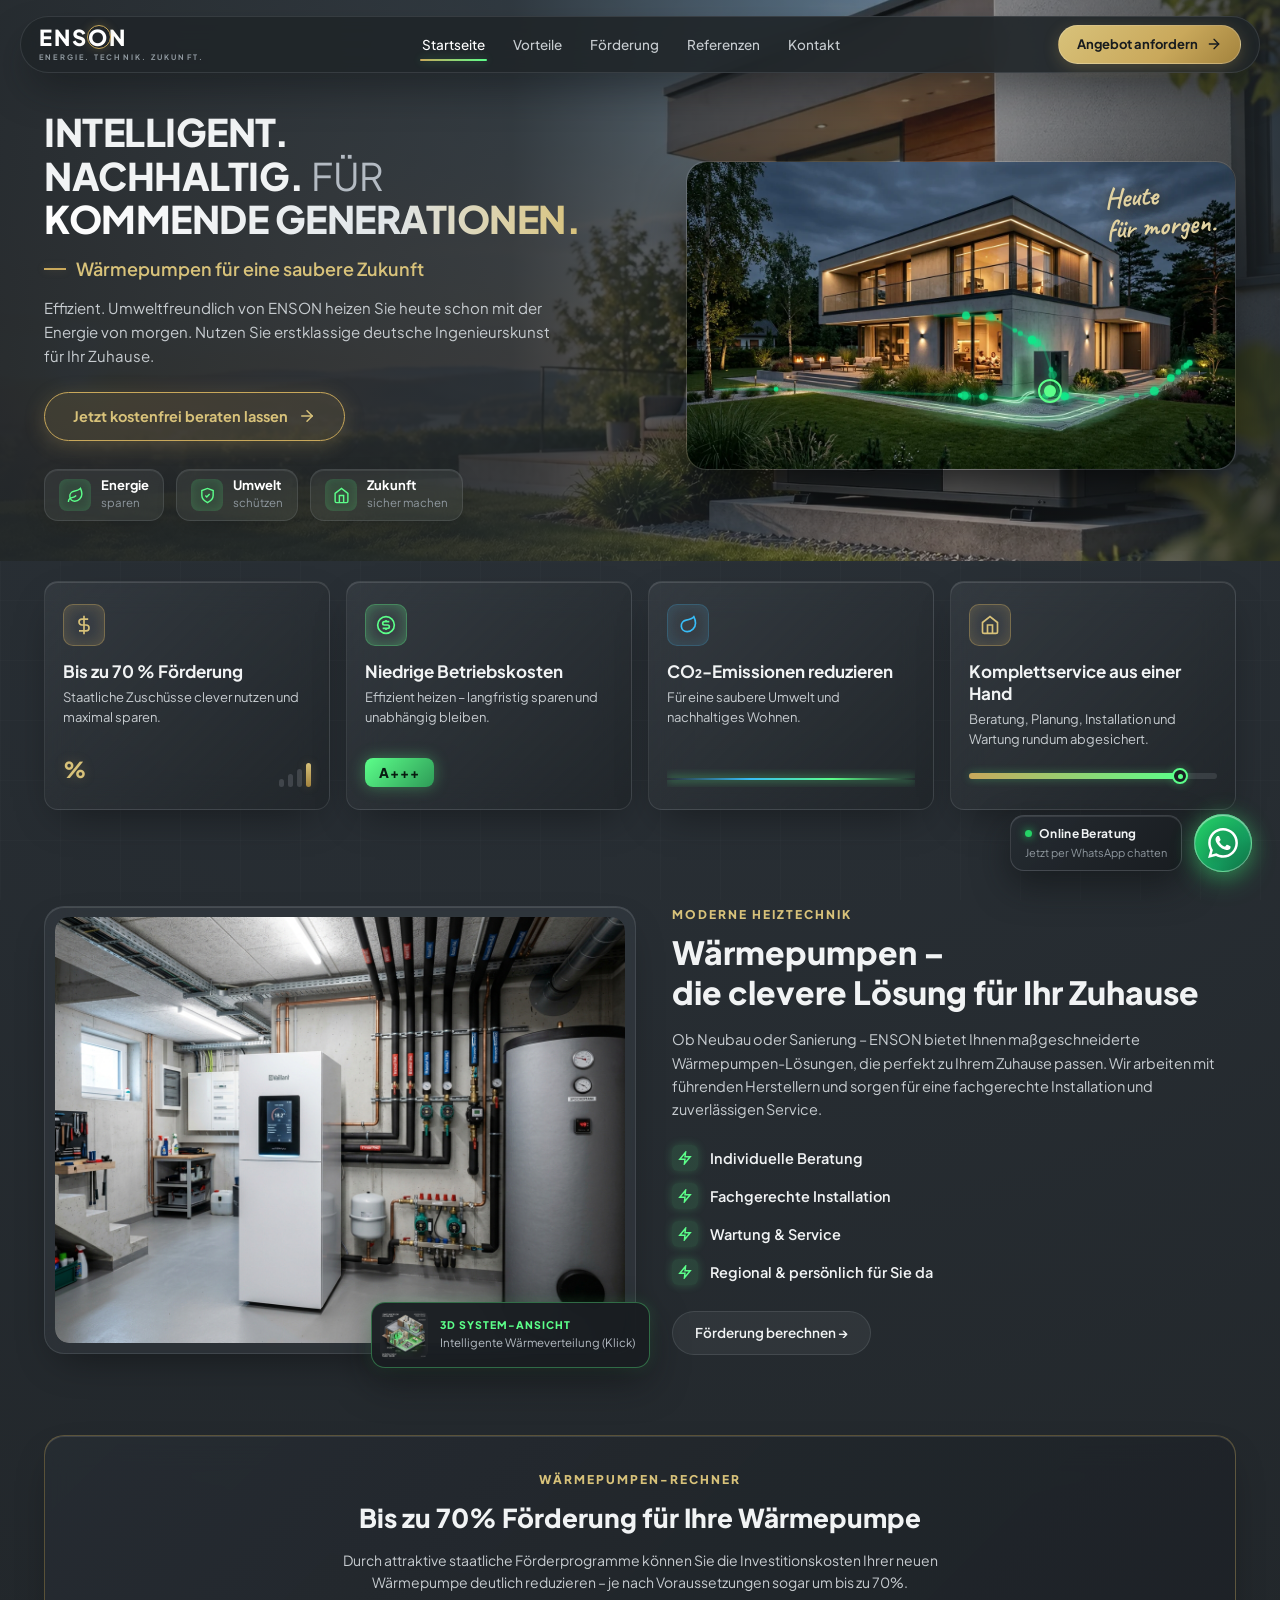
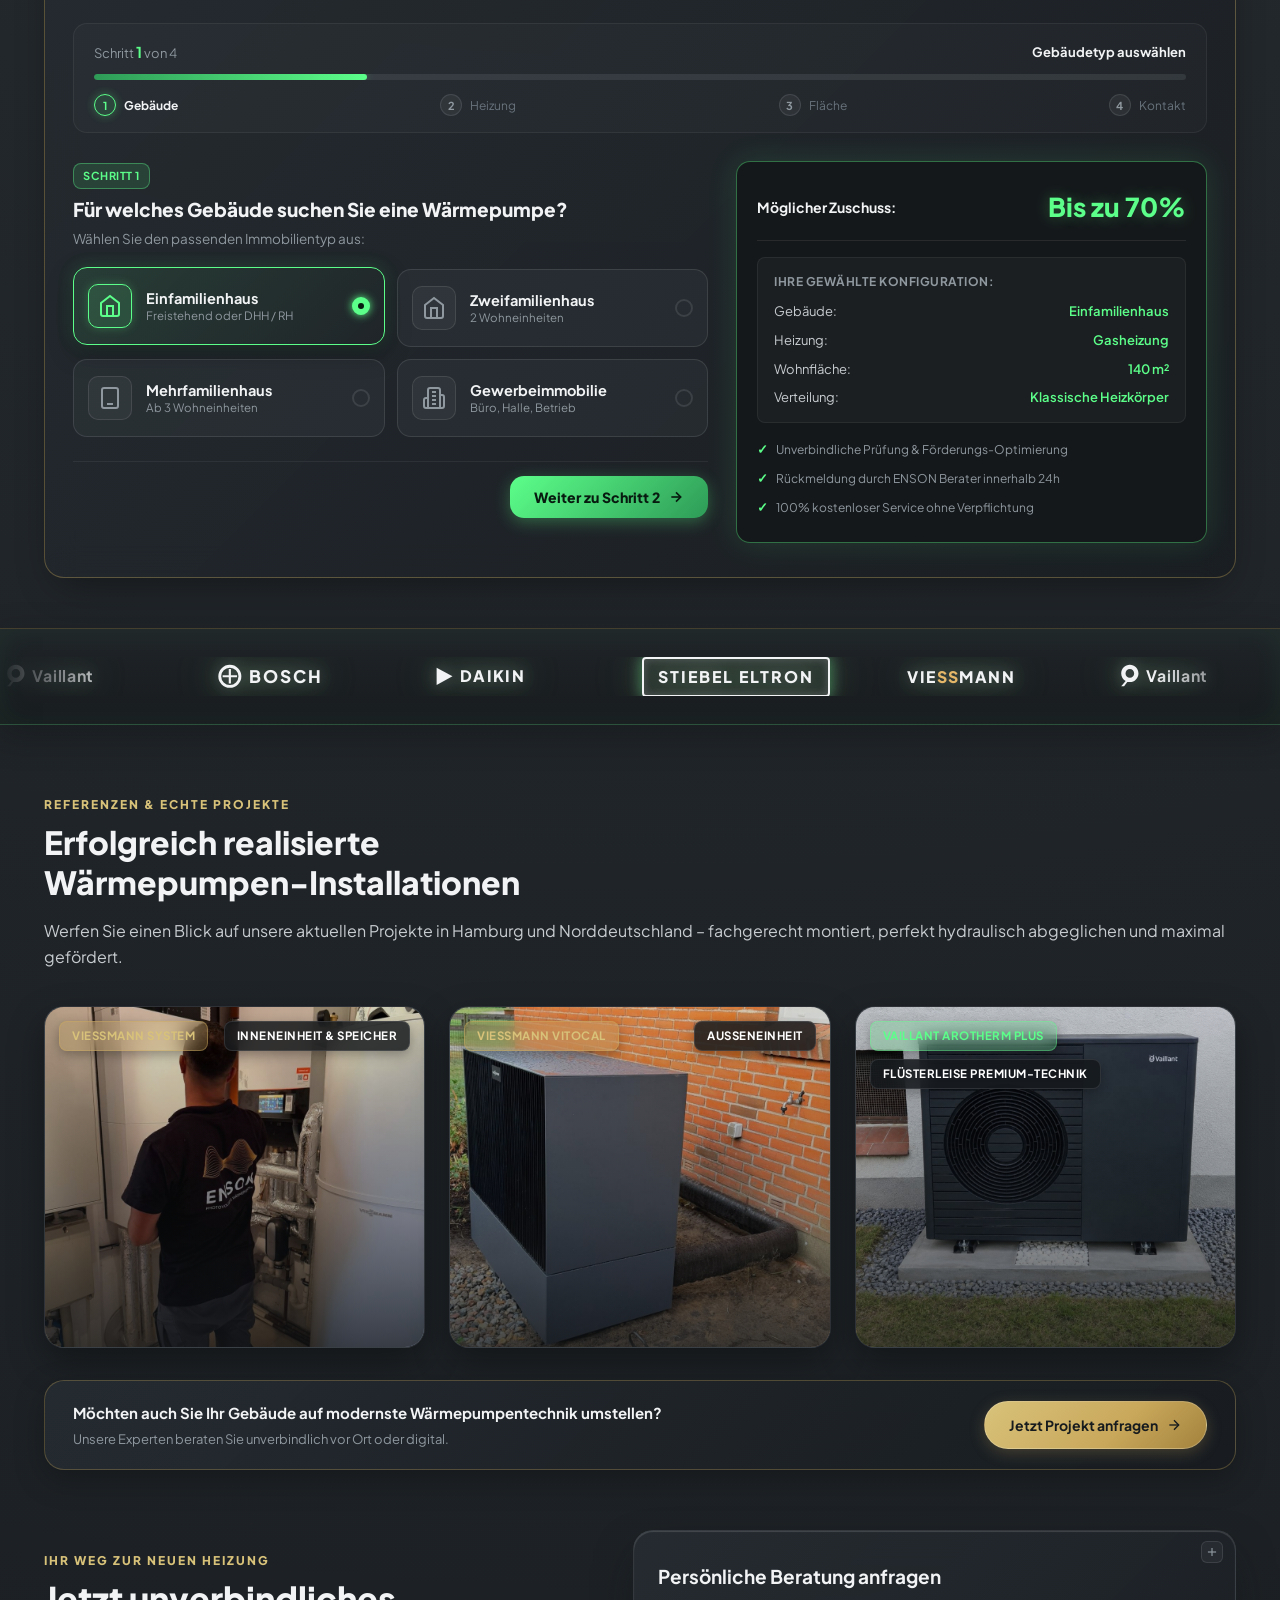
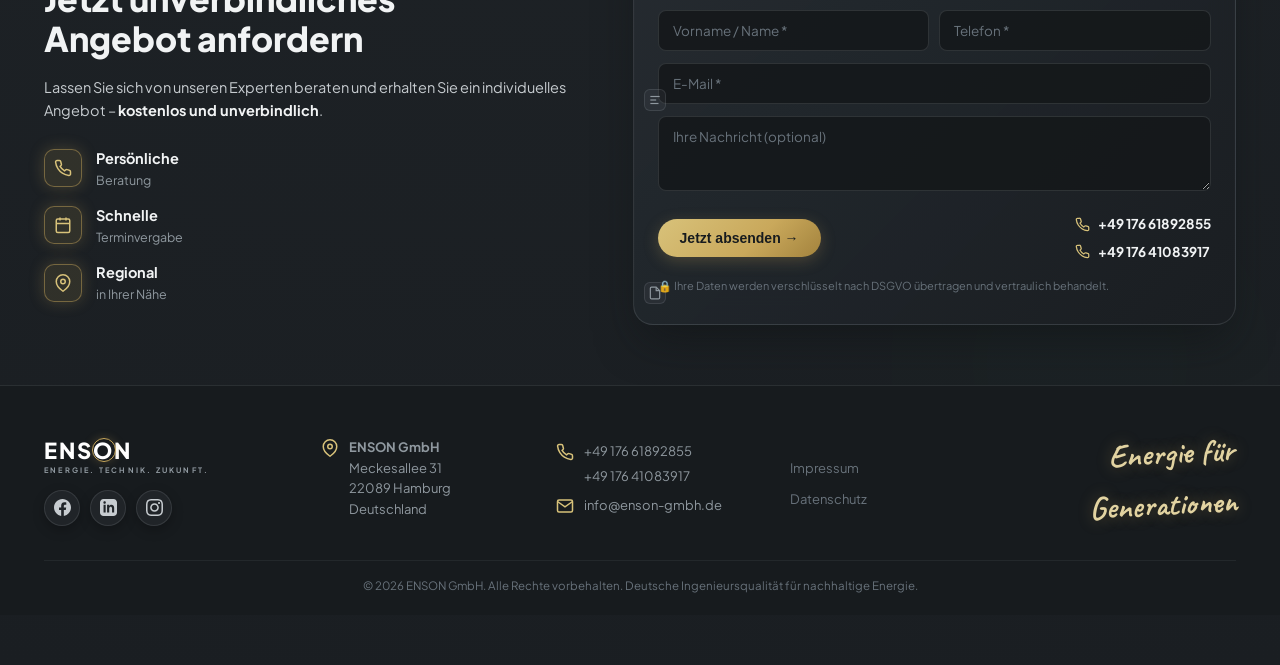
==== commit 56b93182: "Update project" ====
--- a/index.html
+++ b/index.html
@@ -144,8 +144,8 @@
         <!-- HERO RIGHT VISUAL -->
         <div class="hero-right">
           <div class="hero-image-wrapper">
-            <img src="assets/images/hero-house.jpg" alt="Modernes deutsches Haus mit ENSON Wärmepumpe"
-              class="hero-main-img">
+            <img src="assets/images/hero-house.webp" alt="Modernes deutsches Haus mit ENSON Wärmepumpe"
+              class="hero-main-img" fetchpriority="high">
 
             <!-- Animated Energy Flow Lines Canvas -->
             <canvas id="energyCanvas" class="energy-flow-canvas"></canvas>
@@ -277,12 +277,12 @@
           <div class="indoor-visual-card glass-card">
             <div class="image-frame-indoor">
               <img src="assets/images/indoor-room.jpg" alt="Fachgerechte Wärmepumpen Inneninstallation"
-                class="indoor-main-img">
+                class="indoor-main-img" loading="lazy">
             </div>
 
             <!-- Floating 3D House Cutaway Badge -->
             <div class="cutaway-floating-badge glass-card" id="cutawayTrigger">
-              <img src="assets/images/house-3d-model.jpg" alt="3D Smart Heating Visualisierung" class="cutaway-thumb">
+              <img src="assets/images/house-3d-model.jpg" alt="3D Smart Heating Visualisierung" class="cutaway-thumb" loading="lazy">
               <div class="cutaway-info">
                 <span class="badge-tag">3D SYSTEM-ANSICHT</span>
                 <span class="badge-sub">Intelligente Wärmeverteilung (Klick)</span>
@@ -1185,7 +1185,7 @@
       <div class="modal-content glass-card">
         <button class="modal-close" id="modalClose" aria-label="Schließen">&times;</button>
         <div class="modal-body">
-          <img src="assets/images/house-3d-model.jpg" alt="3D Architektur Schnittmodell" class="modal-cutaway-img">
+          <img src="assets/images/house-3d-model.jpg" alt="3D Architektur Schnittmodell" class="modal-cutaway-img" loading="lazy">
           <div class="modal-desc">
             <h3>Intelligente Wärmeverteilung im Gebäude</h3>
             <p>Das ENSON Komplettsystem kombiniert Außen- und Inneneinheit mit modernster Fußbodenheizung,
--- a/style.css
+++ b/style.css
@@ -379,7 +379,7 @@
   width: 100%;
   background-image:
     linear-gradient(to right, rgba(32, 37, 41, 0.96) 0%, rgba(32, 37, 41, 0.88) 40%, rgba(32, 37, 41, 0.4) 75%, rgba(32, 37, 41, 0.85) 100%),
-    url('assets/images/hero-bg.png');
+    url('assets/images/hero-bg.webp');
   background-position: center right;
   background-repeat: no-repeat;
   background-size: cover;
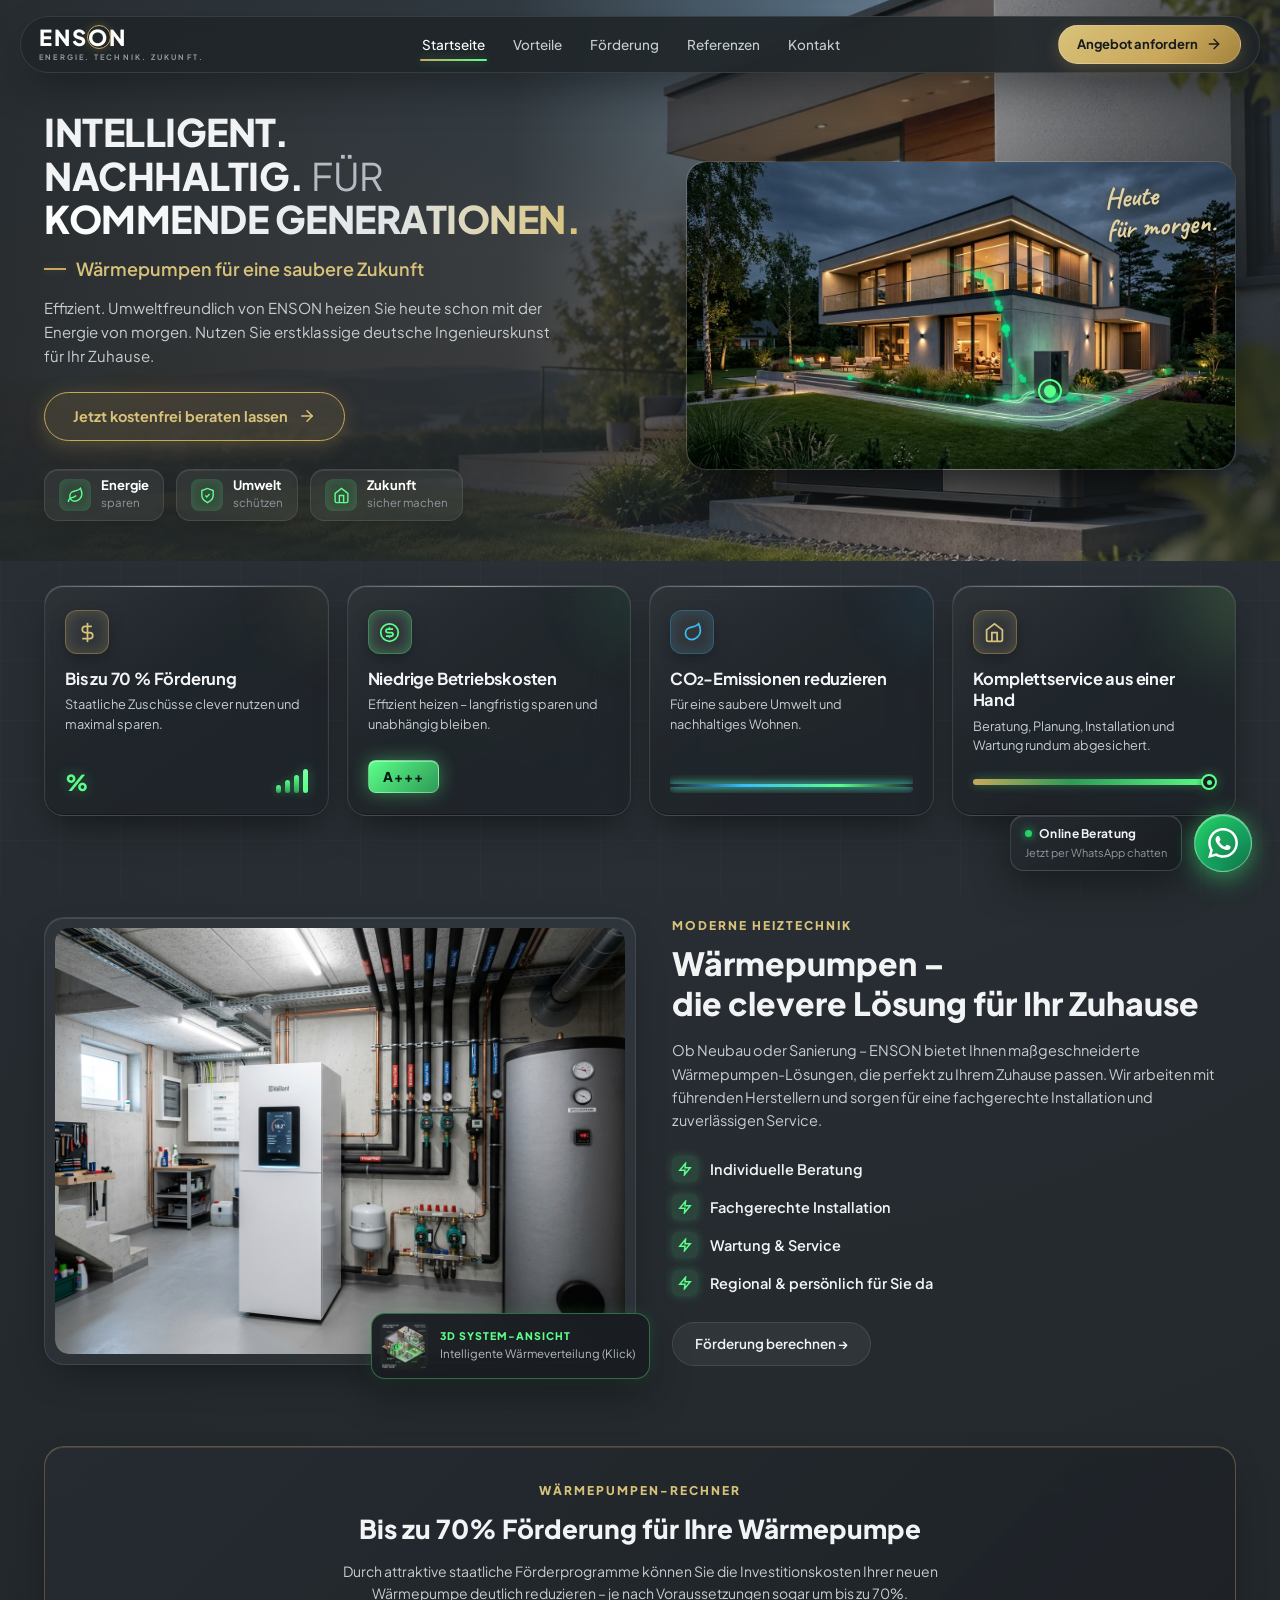
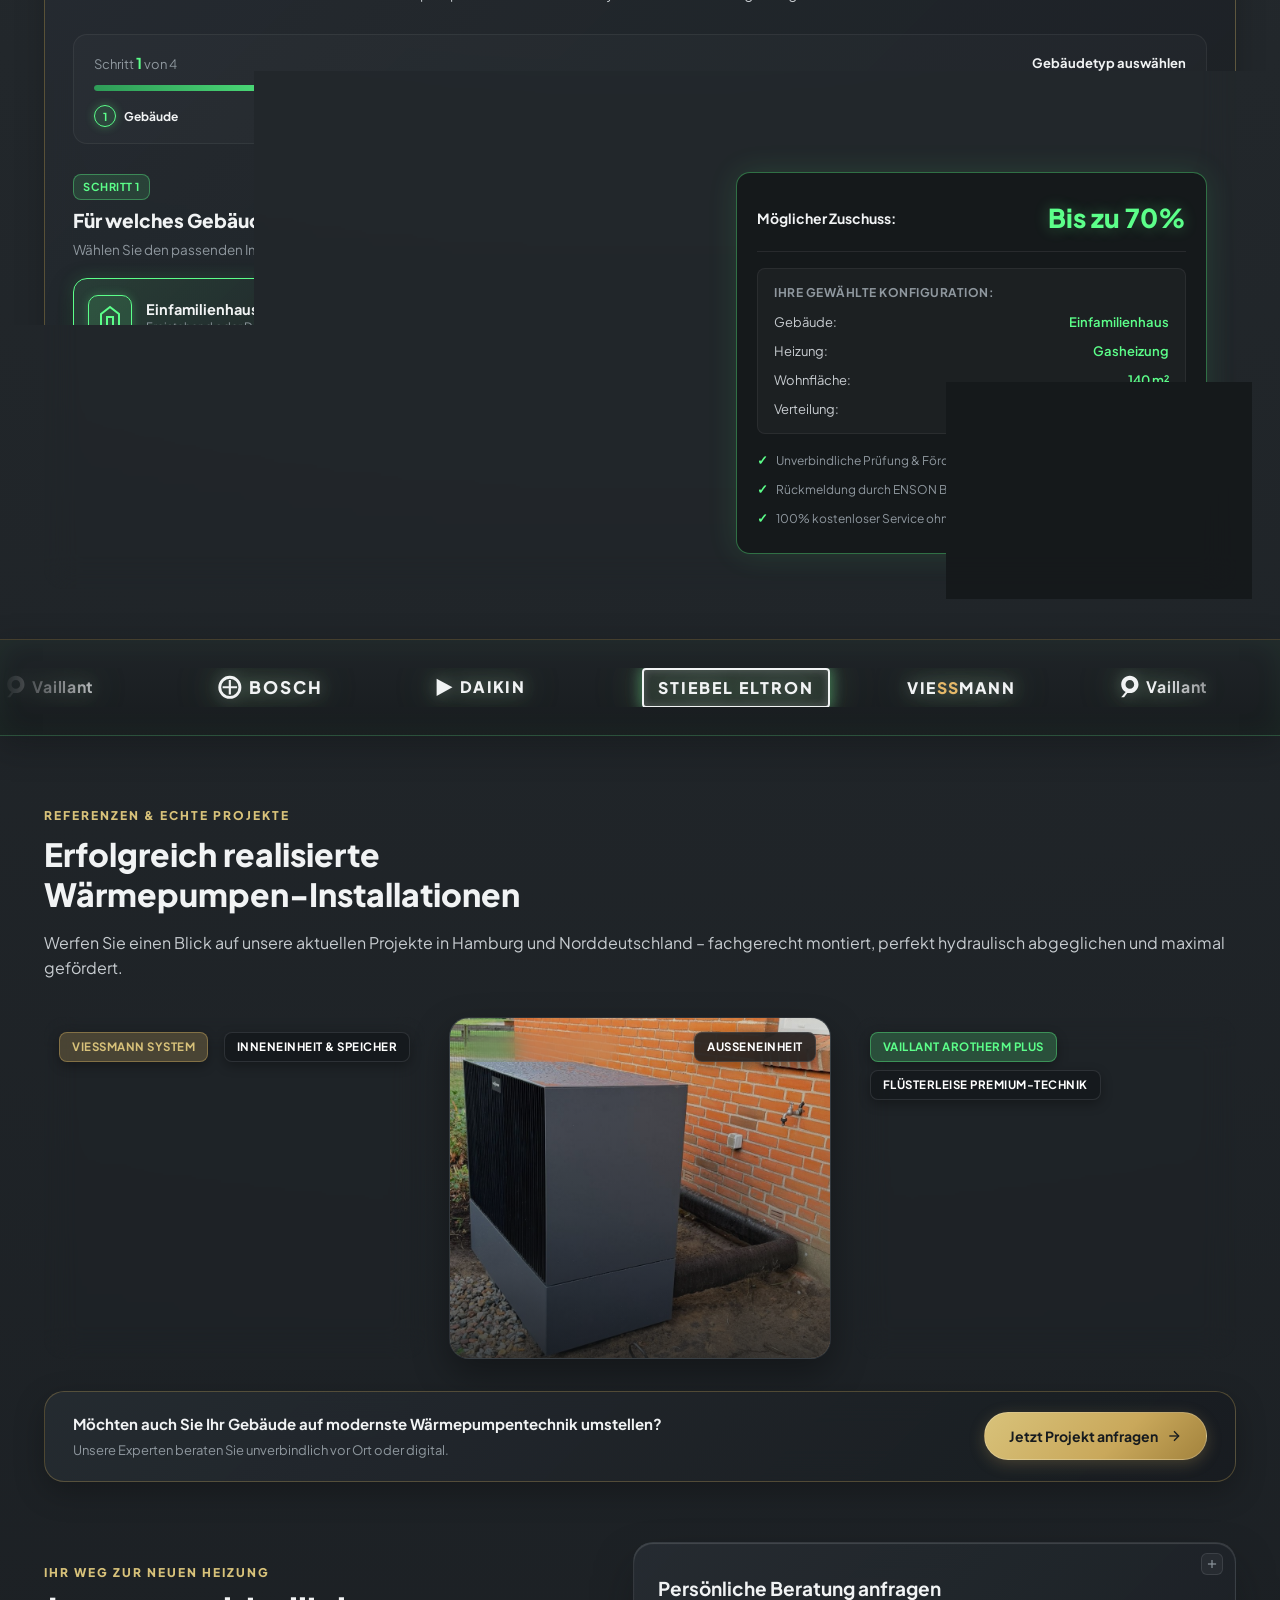
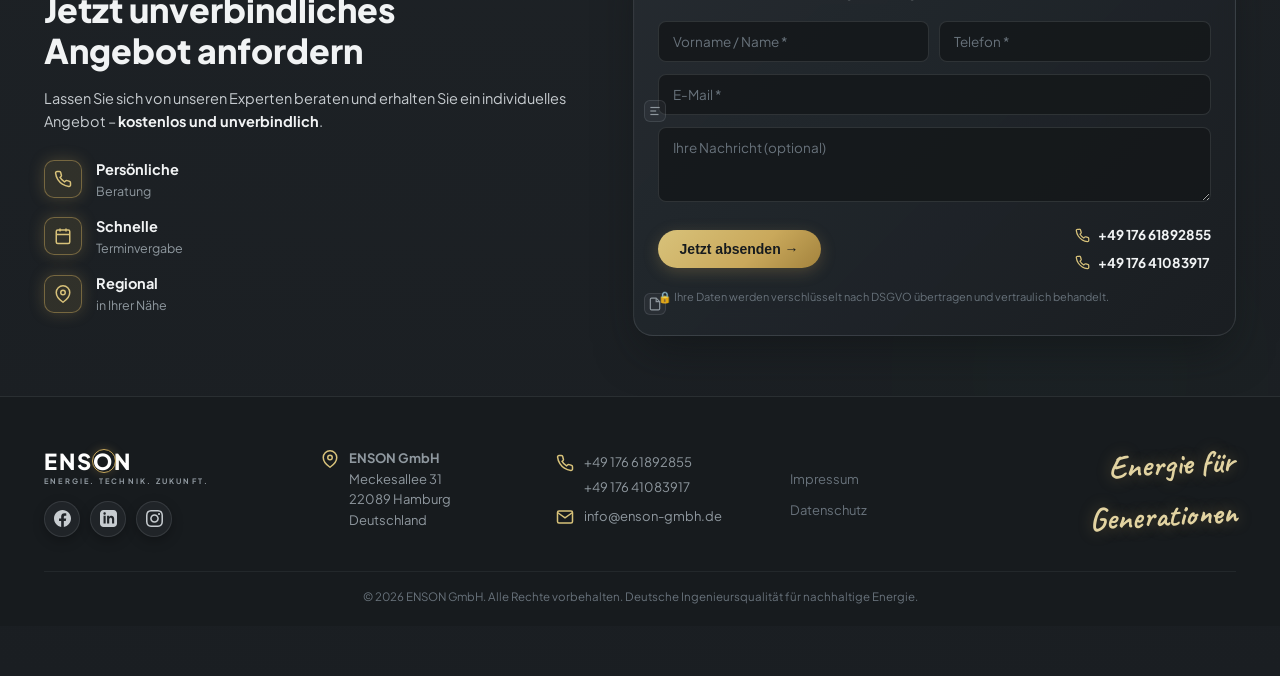
==== commit 06d27c28: "Update project" ====
--- a/index.html
+++ b/index.html
@@ -192,10 +192,10 @@
 
           <div class="card-visual-element subsidy-element">
             <div class="percent-badge-gold">%</div>
-            <div class="mini-bar-chart">
-              <span class="bar b1"></span>
-              <span class="bar b2"></span>
-              <span class="bar b3"></span>
+            <div class="mini-bar-chart" title="Volle Förderstufe">
+              <span class="bar b1 active"></span>
+              <span class="bar b2 active"></span>
+              <span class="bar b3 active"></span>
               <span class="bar b4 active"></span>
             </div>
           </div>
--- a/style.css
+++ b/style.css
@@ -670,11 +670,11 @@
 }
 
 /* ==========================================================================
-   4 FLOATING BENEFIT CARDS
+   4 FLOATING BENEFIT CARDS (ULTRA-PREMIUM FROSTED GLASSMORPHISM)
    ========================================================================== */
 .benefits-section {
   position: relative;
-  padding: 20px 0 45px 0;
+  padding: 24px 0 50px 0;
   z-index: 10;
   width: 100%;
 }
@@ -682,89 +682,182 @@
 .benefit-cards-grid {
   display: grid;
   grid-template-columns: repeat(4, 1fr);
-  gap: 16px;
+  gap: 18px;
   width: 100%;
 }
 
 .benefit-card {
-  padding: 22px 18px;
-  border-radius: var(--radius-md);
-  background: linear-gradient(135deg, rgba(180, 187, 195, 0.08) 0%, rgba(32, 37, 41, 0.8) 100%);
-  border: 1px solid var(--border-glass);
-  box-shadow: var(--shadow-card);
+  position: relative;
+  padding: 24px 20px 22px 20px;
+  border-radius: var(--radius-lg, 18px);
+  background: linear-gradient(145deg, rgba(255, 255, 255, 0.08) 0%, rgba(255, 255, 255, 0.02) 45%, rgba(143, 152, 159, 0.04) 100%), rgba(24, 28, 32, 0.72);
+  backdrop-filter: blur(20px) saturate(170%);
+  -webkit-backdrop-filter: blur(20px) saturate(170%);
+  border: 1px solid rgba(255, 255, 255, 0.12);
+  box-shadow: 0 16px 36px -10px rgba(0, 0, 0, 0.5), inset 0 1px 1px 0 rgba(255, 255, 255, 0.22), inset 0 -1px 0 0 rgba(0, 0, 0, 0.35);
   display: flex;
   flex-direction: column;
   justify-content: space-between;
-  min-height: 210px;
-  transition: all 0.35s cubic-bezier(0.16, 1, 0.3, 1);
-}
-
+  min-height: 220px;
+  overflow: hidden;
+  transition: transform 0.35s cubic-bezier(0.16, 1, 0.3, 1), box-shadow 0.35s cubic-bezier(0.16, 1, 0.3, 1), border-color 0.35s ease, background 0.35s ease;
+}
+
+/* Glass Specular Top Highlight Streak */
+.benefit-card::before {
+  content: '';
+  position: absolute;
+  top: 0;
+  left: 0;
+  right: 0;
+  height: 1px;
+  background: linear-gradient(90deg, transparent 0%, rgba(255, 255, 255, 0.45) 40%, rgba(255, 255, 255, 0.1) 80%, transparent 100%);
+  pointer-events: none;
+  z-index: 1;
+}
+
+/* Subtle Ambient Color Glow inside the card */
+.benefit-card::after {
+  content: '';
+  position: absolute;
+  top: -30%;
+  right: -30%;
+  width: 140px;
+  height: 140px;
+  border-radius: 50%;
+  pointer-events: none;
+  opacity: 0.18;
+  filter: blur(35px);
+  transition: opacity 0.4s ease, transform 0.4s ease;
+  z-index: 0;
+}
+
+.benefit-card:nth-child(1)::after {
+  background: radial-gradient(circle, var(--gold-accent), transparent 70%);
+}
+
+.benefit-card:nth-child(2)::after {
+  background: radial-gradient(circle, var(--neon-green), transparent 70%);
+}
+
+.benefit-card:nth-child(3)::after {
+  background: radial-gradient(circle, #38bdf8, transparent 70%);
+}
+
+.benefit-card:nth-child(4)::after {
+  background: radial-gradient(circle, var(--gold-accent), var(--neon-green) 70%);
+}
+
+/* Common Hover Lifting & Glass Lighting */
 .benefit-card:hover {
-  transform: translateY(-4px);
-  border-color: var(--border-glass-light);
-  box-shadow: 0 20px 40px -10px rgba(15, 18, 20, 0.6), 0 0 20px rgba(92, 255, 138, 0.12);
+  transform: translateY(-6px);
+  background: linear-gradient(145deg, rgba(255, 255, 255, 0.12) 0%, rgba(255, 255, 255, 0.03) 45%, rgba(143, 152, 159, 0.06) 100%), rgba(28, 33, 38, 0.82);
+}
+
+.benefit-card:hover::after {
+  opacity: 0.35;
+  transform: scale(1.2);
+}
+
+/* Distinctive Individual Glows on Hover */
+.benefit-card:nth-child(1):hover {
+  border-color: rgba(201, 168, 91, 0.45);
+  box-shadow: 0 24px 48px -12px rgba(15, 18, 20, 0.7), 0 0 25px rgba(201, 168, 91, 0.2), inset 0 1px 2px 0 rgba(255, 255, 255, 0.35);
+}
+
+.benefit-card:nth-child(2):hover {
+  border-color: rgba(92, 255, 138, 0.45);
+  box-shadow: 0 24px 48px -12px rgba(15, 18, 20, 0.7), 0 0 25px rgba(92, 255, 138, 0.2), inset 0 1px 2px 0 rgba(255, 255, 255, 0.35);
+}
+
+.benefit-card:nth-child(3):hover {
+  border-color: rgba(56, 189, 248, 0.45);
+  box-shadow: 0 24px 48px -12px rgba(15, 18, 20, 0.7), 0 0 25px rgba(56, 189, 248, 0.2), inset 0 1px 2px 0 rgba(255, 255, 255, 0.35);
+}
+
+.benefit-card:nth-child(4):hover {
+  border-color: rgba(216, 194, 122, 0.45);
+  box-shadow: 0 24px 48px -12px rgba(15, 18, 20, 0.7), 0 0 25px rgba(216, 194, 122, 0.2), inset 0 1px 2px 0 rgba(255, 255, 255, 0.35);
 }
 
 .card-icon-wrap {
   margin-bottom: 14px;
+  position: relative;
+  z-index: 2;
 }
 
 .neon-icon {
-  width: 42px;
-  height: 42px;
-  border-radius: 10px;
+  width: 44px;
+  height: 44px;
+  border-radius: 12px;
   display: flex;
   align-items: center;
   justify-content: center;
-  background: rgba(180, 187, 195, 0.06);
-  border: 1px solid var(--border-glass);
+  background: rgba(255, 255, 255, 0.05);
+  backdrop-filter: blur(10px);
+  -webkit-backdrop-filter: blur(10px);
+  border: 1px solid rgba(255, 255, 255, 0.12);
+  box-shadow: 0 6px 16px rgba(0, 0, 0, 0.25), inset 0 1px 0 rgba(255, 255, 255, 0.15);
+  transition: all 0.3s cubic-bezier(0.16, 1, 0.3, 1);
+}
+
+.benefit-card:hover .neon-icon {
+  transform: scale(1.08) rotate(-2deg);
 }
 
 .neon-icon svg {
-  width: 20px;
-  height: 20px;
+  width: 21px;
+  height: 21px;
+  transition: transform 0.3s ease;
 }
 
 .gold-glow {
   color: var(--gold-accent);
-  box-shadow: inset 0 0 15px var(--gold-glow);
+  box-shadow: 0 6px 16px rgba(0, 0, 0, 0.25), inset 0 0 14px var(--gold-glow);
   border-color: var(--border-gold);
 }
 
 .green-glow {
   color: var(--neon-green);
-  box-shadow: inset 0 0 15px var(--neon-green-glow);
+  box-shadow: 0 6px 16px rgba(0, 0, 0, 0.25), inset 0 0 14px var(--neon-green-glow);
   border-color: var(--border-neon);
 }
 
 .wave-glow {
   color: #38bdf8;
-  box-shadow: inset 0 0 15px rgba(56, 189, 248, 0.15);
-  border-color: rgba(56, 189, 248, 0.25);
+  box-shadow: 0 6px 16px rgba(0, 0, 0, 0.25), inset 0 0 14px rgba(56, 189, 248, 0.18);
+  border-color: rgba(56, 189, 248, 0.3);
 }
 
 .house-glow {
   color: var(--gold-accent);
-  box-shadow: inset 0 0 15px var(--gold-glow);
+  box-shadow: 0 6px 16px rgba(0, 0, 0, 0.25), inset 0 0 14px var(--gold-glow);
   border-color: var(--border-gold);
 }
 
 .card-title {
-  font-size: 17px;
+  position: relative;
+  z-index: 2;
+  font-size: 16.5px;
   font-weight: 700;
   color: var(--text-heading);
   margin-bottom: 6px;
   line-height: 1.3;
+  letter-spacing: -0.2px;
 }
 
 .card-desc {
-  font-size: 13px;
+  position: relative;
+  z-index: 2;
+  font-size: 12.8px;
   color: var(--text-body);
   line-height: 1.5;
   margin-bottom: 16px;
 }
 
 .card-visual-element {
+  position: relative;
+  z-index: 2;
   margin-top: auto;
 }
 
@@ -777,8 +870,9 @@
 .percent-badge-gold {
   font-size: 22px;
   font-weight: 800;
-  color: var(--gold-accent);
-  text-shadow: 0 0 12px var(--gold-glow);
+  color: var(--neon-green);
+  text-shadow: 0 0 14px var(--neon-green-glow);
+  line-height: 1;
 }
 
 .mini-bar-chart {
@@ -790,8 +884,10 @@
 
 .mini-bar-chart .bar {
   width: 5px;
-  background: rgba(180, 187, 195, 0.2);
+  background: linear-gradient(180deg, var(--neon-green), var(--green-dark));
   border-radius: 3px;
+  box-shadow: 0 0 8px var(--neon-green-glow);
+  transition: all 0.3s ease;
 }
 
 .mini-bar-chart .bar.b1 {
@@ -806,10 +902,15 @@
   height: 75%;
 }
 
+.mini-bar-chart .bar.b4,
 .mini-bar-chart .bar.b4.active {
   height: 100%;
-  background: linear-gradient(180deg, var(--gold-accent), var(--gold-dark));
-  box-shadow: 0 0 10px var(--gold-glow);
+  background: linear-gradient(180deg, #7aff9e, var(--neon-green));
+  box-shadow: 0 0 12px var(--neon-green-glow);
+}
+
+.benefit-card:hover .mini-bar-chart .bar {
+  box-shadow: 0 0 12px var(--neon-green);
 }
 
 .efficiency-badge-green {
@@ -821,9 +922,16 @@
   font-size: 13.5px;
   font-weight: 900;
   letter-spacing: 1px;
-  padding: 4px 14px;
+  padding: 5px 14px;
   border-radius: var(--radius-sm);
-  box-shadow: 0 0 15px rgba(92, 255, 138, 0.35);
+  box-shadow: 0 0 18px rgba(92, 255, 138, 0.4), inset 0 1px 0 rgba(255, 255, 255, 0.4);
+  border: 1px solid rgba(255, 255, 255, 0.25);
+  transition: transform 0.3s ease, box-shadow 0.3s ease;
+}
+
+.benefit-card:hover .efficiency-badge-green {
+  box-shadow: 0 0 22px rgba(92, 255, 138, 0.6), inset 0 1px 0 rgba(255, 255, 255, 0.5);
+  transform: scale(1.04);
 }
 
 .wave-container {
@@ -831,13 +939,14 @@
   width: 100%;
   position: relative;
   overflow: hidden;
+  border-radius: 4px;
 }
 
 .energy-glow-wave {
   width: 100%;
-  height: 2px;
-  background: linear-gradient(90deg, transparent, #38bdf8, var(--neon-green), transparent);
-  box-shadow: 0 0 10px var(--neon-green);
+  height: 2.5px;
+  background: linear-gradient(90deg, transparent, #38bdf8 30%, var(--neon-green) 70%, transparent);
+  box-shadow: 0 0 12px var(--neon-green), 0 0 6px #38bdf8;
   position: absolute;
   top: 50%;
   animation: waveFlow 3s infinite linear;
@@ -856,18 +965,19 @@
 .progress-bar-slider {
   width: 100%;
   height: 6px;
-  background: rgba(180, 187, 195, 0.15);
+  background: rgba(255, 255, 255, 0.1);
   border-radius: 4px;
   position: relative;
   margin: 8px 0;
+  box-shadow: inset 0 1px 2px rgba(0, 0, 0, 0.4);
 }
 
 .slider-fill {
-  width: 85%;
+  width: 100%;
   height: 100%;
-  background: linear-gradient(90deg, var(--gold-primary), var(--neon-green));
+  background: linear-gradient(90deg, var(--gold-primary) 0%, var(--green-dark) 40%, var(--neon-green) 100%);
   border-radius: 4px;
-  box-shadow: 0 0 8px var(--neon-green-glow);
+  box-shadow: 0 0 10px var(--neon-green-glow);
 }
 
 .slider-thumb-ring {
@@ -878,11 +988,17 @@
   background: #1A1E22;
   position: absolute;
   top: -5px;
-  left: 82%;
+  right: -2px;
+  left: auto;
   display: flex;
   align-items: center;
   justify-content: center;
-  box-shadow: 0 0 10px var(--neon-green-glow);
+  box-shadow: 0 0 12px var(--neon-green-glow), 0 2px 6px rgba(0, 0, 0, 0.5);
+  transition: transform 0.3s ease;
+}
+
+.benefit-card:hover .slider-thumb-ring {
+  transform: scale(1.15);
 }
 
 .slider-thumb-center {
@@ -2516,8 +2632,13 @@
     border-radius: var(--radius-lg);
   }
 
-  .brand-name {
-    font-size: 19px;
+  .navbar .brand-name {
+    font-size: 23px;
+    letter-spacing: 1.8px;
+  }
+
+  .navbar .brand-o::after {
+    display: none;
   }
 
   .brand-sub {
@@ -2685,19 +2806,19 @@
     position: relative;
     z-index: 2;
     min-height: auto;
-    padding: 12px 14px;
+    padding: 13px 15px;
     display: grid;
     grid-template-columns: auto 1fr;
     grid-template-rows: auto auto auto;
-    column-gap: 12px;
+    column-gap: 13px;
     row-gap: 3px;
     align-items: center;
-    background: linear-gradient(135deg, rgba(38, 44, 50, 0.9) 0%, rgba(24, 28, 32, 0.95) 100%);
-    border: 1px solid rgba(180, 187, 195, 0.16);
+    background: linear-gradient(145deg, rgba(255, 255, 255, 0.08) 0%, rgba(255, 255, 255, 0.02) 50%, rgba(143, 152, 159, 0.04) 100%), rgba(24, 28, 32, 0.85);
+    border: 1px solid rgba(255, 255, 255, 0.12);
     border-radius: var(--radius-md);
-    box-shadow: 0 6px 20px rgba(0, 0, 0, 0.3);
-    backdrop-filter: blur(12px);
-    -webkit-backdrop-filter: blur(12px);
+    box-shadow: 0 8px 24px -4px rgba(0, 0, 0, 0.45), inset 0 1px 1px 0 rgba(255, 255, 255, 0.2);
+    backdrop-filter: blur(16px) saturate(160%);
+    -webkit-backdrop-filter: blur(16px) saturate(160%);
   }
 
   .benefit-card .card-icon-wrap {
@@ -2708,18 +2829,21 @@
   }
 
   .benefit-card .neon-icon {
-    width: 36px;
-    height: 36px;
-    border-radius: 9px;
-    background: #1e2429;
-    box-shadow: 0 0 12px rgba(0, 0, 0, 0.6), inset 0 1px 1px rgba(255, 255, 255, 0.15);
+    width: 38px;
+    height: 38px;
+    border-radius: 10px;
+    background: rgba(255, 255, 255, 0.06);
+    backdrop-filter: blur(8px);
+    -webkit-backdrop-filter: blur(8px);
+    border: 1px solid rgba(255, 255, 255, 0.14);
+    box-shadow: 0 4px 12px rgba(0, 0, 0, 0.4), inset 0 1px 1px rgba(255, 255, 255, 0.2);
     position: relative;
     z-index: 3;
   }
 
   .benefit-card .neon-icon svg {
-    width: 17px;
-    height: 17px;
+    width: 18px;
+    height: 18px;
   }
 
   .benefit-card .card-title {
@@ -2784,6 +2908,8 @@
     width: 12px;
     height: 12px;
     top: -4px;
+    right: -2px;
+    left: auto;
   }
 
   .benefit-card .slider-labels {
@@ -3118,8 +3244,8 @@
 
 /* Very Small Screen Phones (max-width: 380px) */
 @media (max-width: 380px) {
-  .brand-name {
-    font-size: 17px;
+  .navbar .brand-name {
+    font-size: 20px;
   }
 
   .hero-headline {
